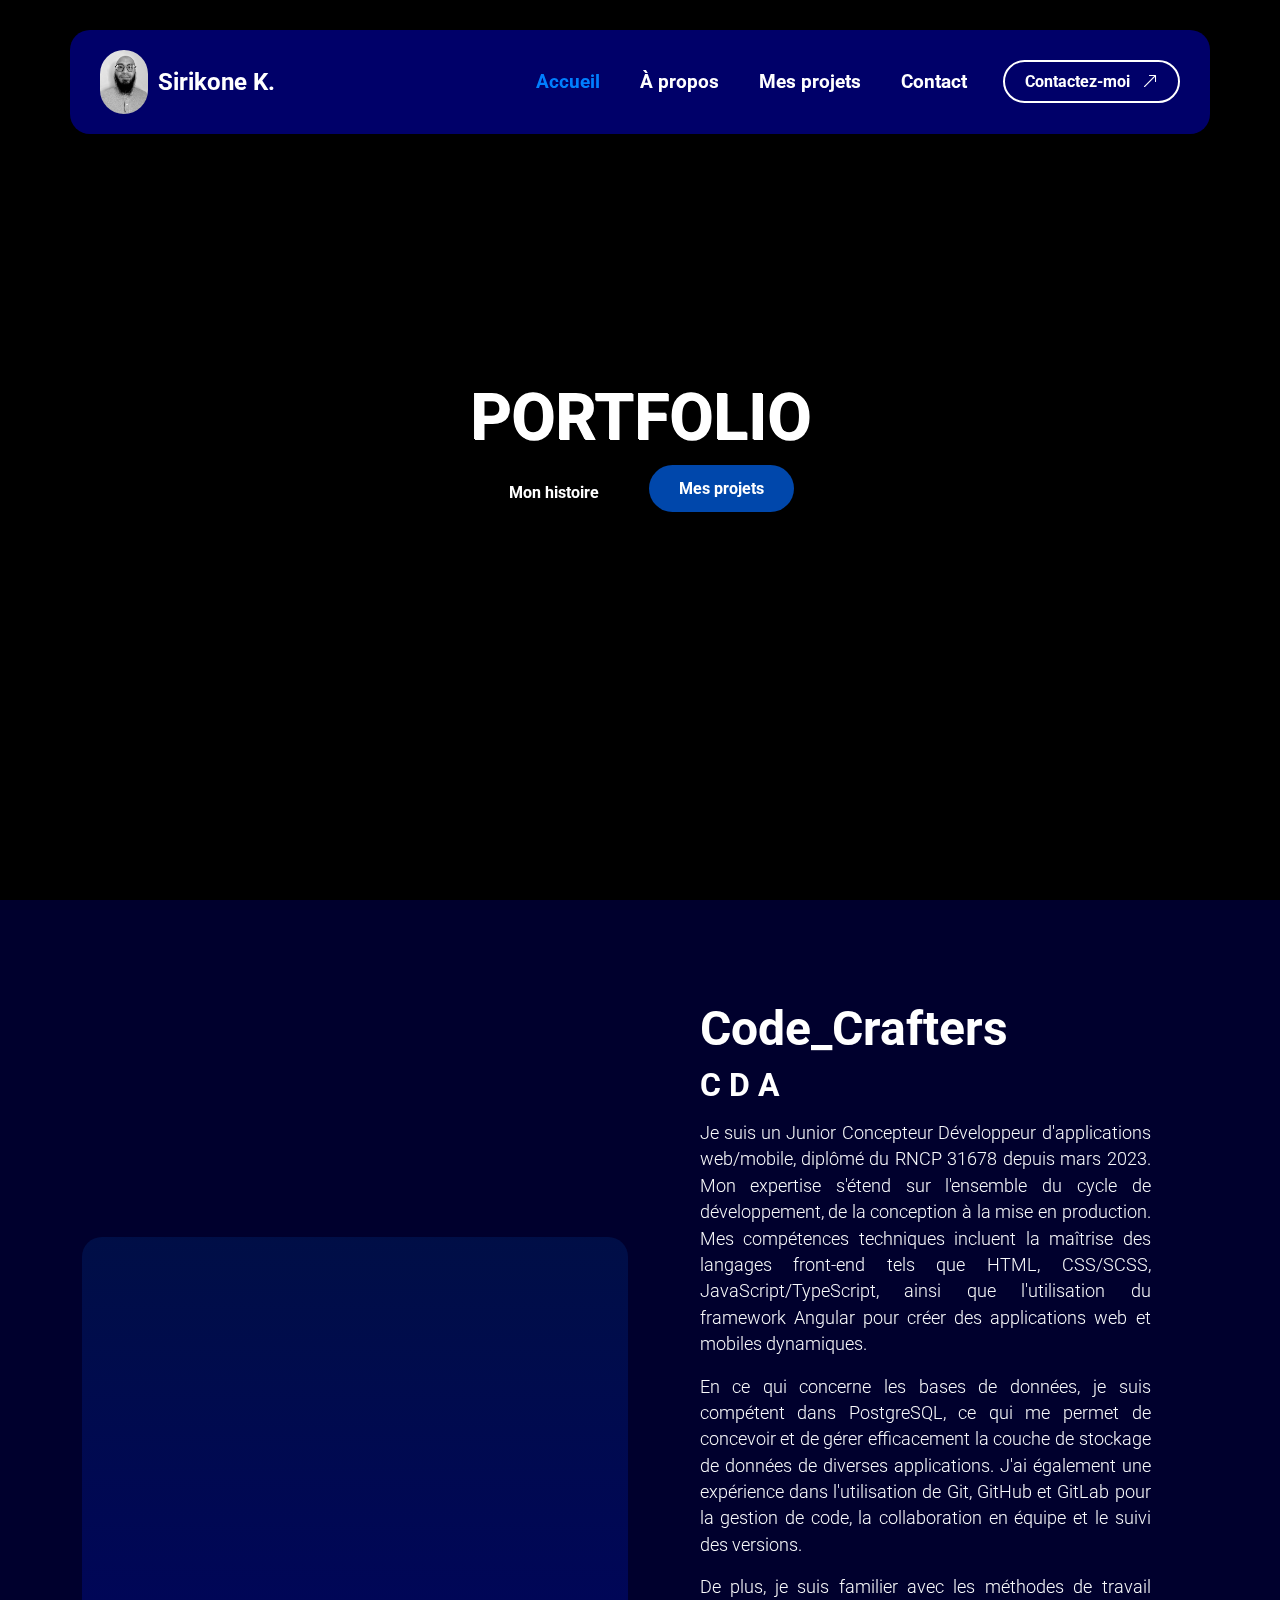
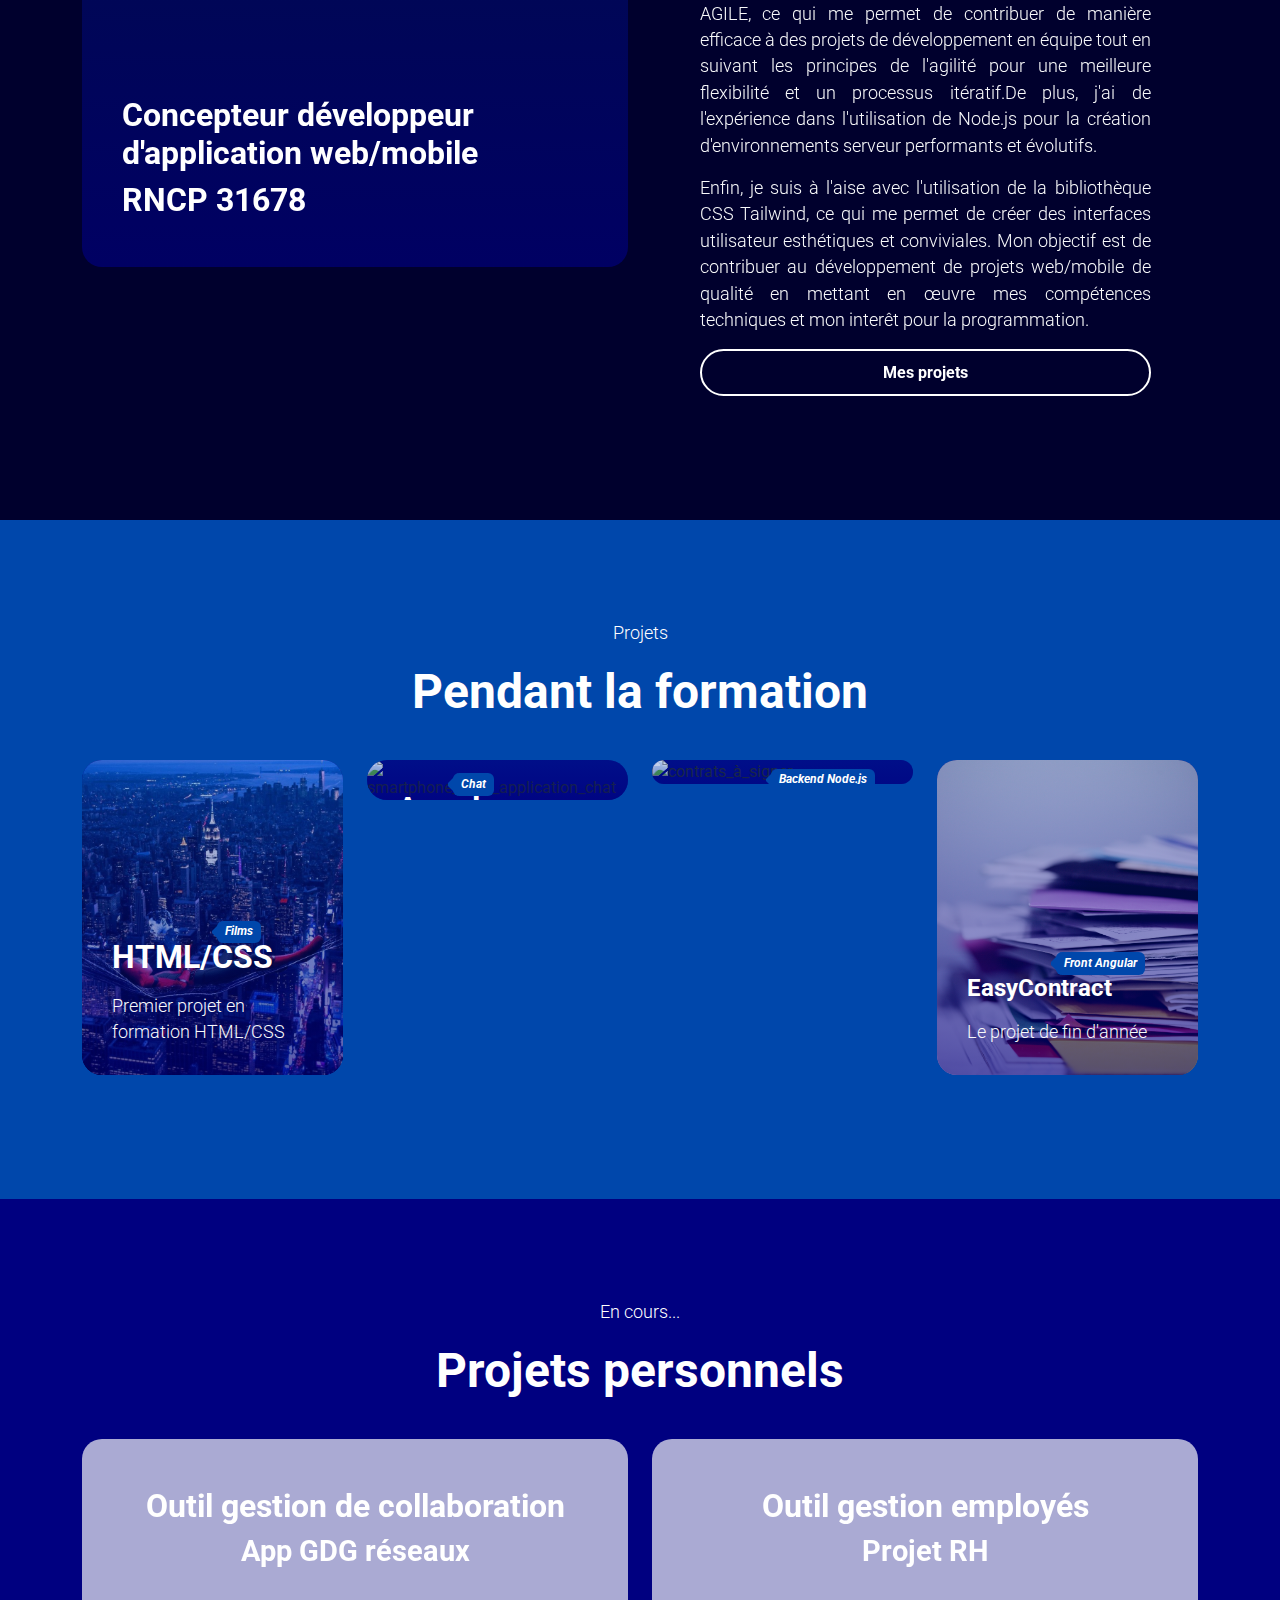
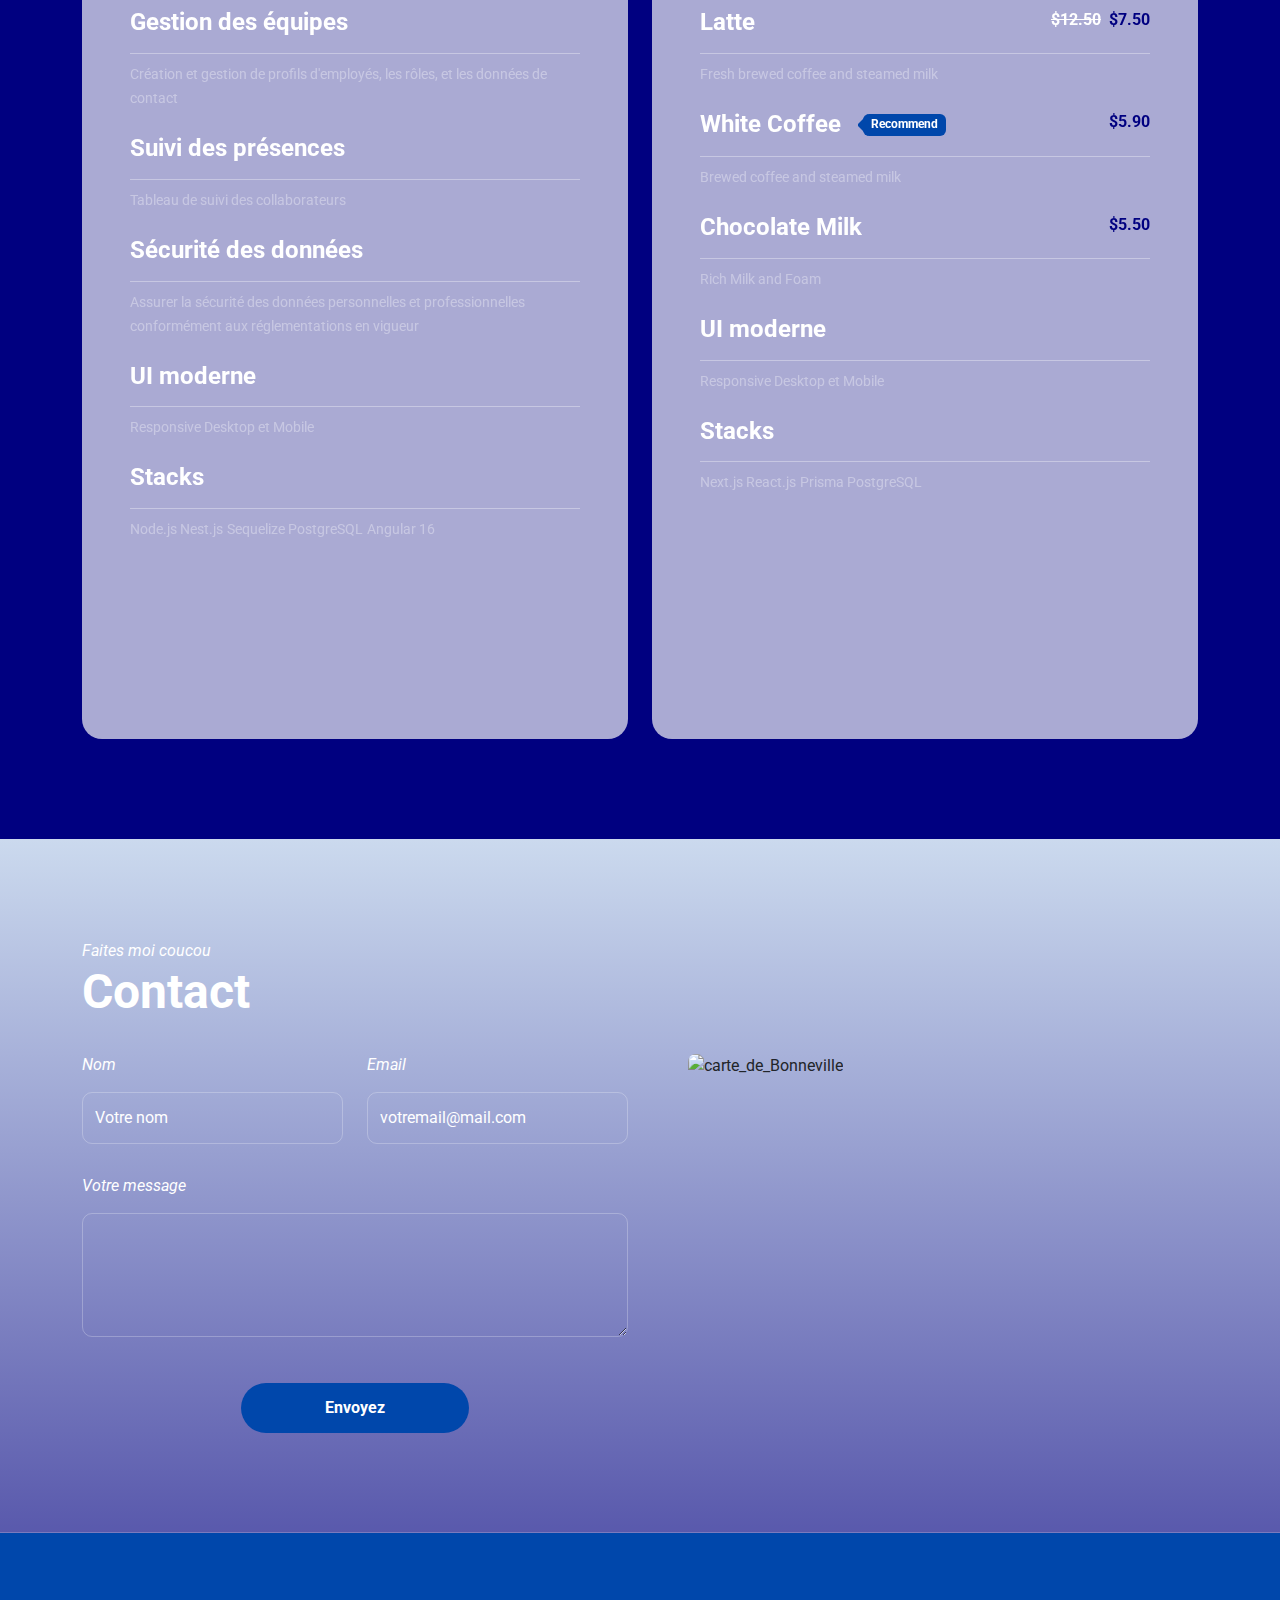
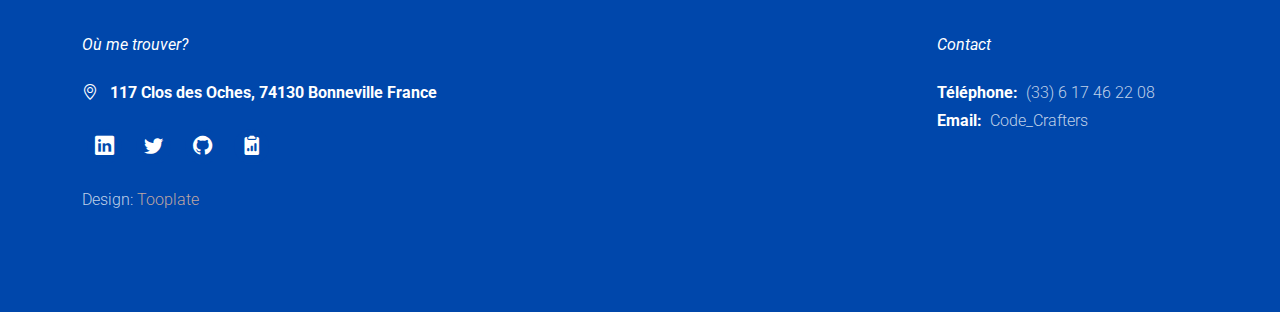
==== index.html @ 15659feb "customisation contact et menu/projet" ====
<!doctype html>
<html lang="fr">
    <head>
        <meta charset="utf-8">
        <meta name="viewport" content="width=device-width, initial-scale=1">

        <meta name="description" content="Je suis concepteur développeur d'applications. Mes principales stacks : HTML CSS JAVASCRIPT, avec framework Angular et Backend Node.js Express.js Nest.js REST API, BDD PostgreSQL">
        <meta name="author" content="Keohavong Sirikone">
  <link rel="icon" href="favicon.png" type="image/png" />
        <title>Concepteur Développeur d'Applications WEB/MOBILE</title>

        <!-- CSS FILES -->                
        <link rel="preconnect" href="https://fonts.googleapis.com">
        
        <link rel="preconnect" href="https://fonts.gstatic.com" crossorigin>

<link href="https://fonts.googleapis.com/css2?family=Roboto:ital,wght@0,200;0,400;0,600;0,700;1,200;1,700&display=swap" rel="stylesheet">
            
        <link href="css/bootstrap.min.css" rel="stylesheet">

        <link href="css/bootstrap-icons.css" rel="stylesheet">

        <link href="css/vegas.min.css" rel="stylesheet">

        <link href="css/tooplate-barista.css" rel="stylesheet">


             <!-- JAVASCRIPT FILES -->
        <script src="js/jquery.min.js" defer></script>
        <script src="js/bootstrap.min.js" defer></script>
        <script src="js/jquery.sticky.js" defer></script>
        <script src="js/click-scroll.js" defer></script>
        <script src="js/vegas.min.js" defer></script>
        <script src="js/custom.js" defer></script>
        
<!--

Tooplate 2137 Barista Cafe

https://www.tooplate.com/view/2137-barista-cafe

Bootstrap 5 HTML CSS Template

-->
    </head>
    
    <body>
                
            <main>
                <nav class="navbar navbar-expand-lg">                
                    <div class="container">
                        <a class="navbar-brand d-flex align-items-center" href="index.html">
                            <img src="images/sulayman.jpg" class="navbar-brand-image img-fluid rounded-5" alt="logo-luffy">
                           Sirikone K.
                        </a>
        
                        <button class="navbar-toggler" type="button" data-bs-toggle="collapse" data-bs-target="#navbarNav" aria-controls="navbarNav" aria-expanded="false" aria-label="Toggle navigation">
                            <span class="navbar-toggler-icon"></span>
                        </button>
        
                        <div class="collapse navbar-collapse" id="navbarNav">
                            <ul class="navbar-nav ms-lg-auto">
                                <li class="nav-item">
                                    <a class="nav-link click-scroll" href="#section_1">Accueil</a>
                                </li>
        
                                <li class="nav-item">
                                    <a class="nav-link click-scroll" href="#section_2">À propos</a>
                                </li>

                                <li class="nav-item">
                                    <a class="nav-link click-scroll" href="#section_3">Mes projets</a>
                                </li>

                                <!-- <li class="nav-item">
                                    <a class="nav-link click-scroll" href="#section_4">Reviews</a>
                                </li> -->

                                <li class="nav-item">
                                    <a class="nav-link click-scroll" href="#section_5">Contact</a>
                                </li>
                            </ul>

                            <div class="ms-lg-3">
                                <a class="btn custom-btn custom-border-btn" href="contact.html">
                                    Contactez-moi
                                    <i class="bi-arrow-up-right ms-2"></i>
                                </a>
                            </div>
                        </div>
                    </div>
                </nav>


                <section class="hero-section d-flex justify-content-center align-items-center" id="section_1">

                    <div class="container">
                        <div class="row align-items-center">

                            <div class="col-lg-6 col-12 mx-auto">

                                

                                <h1 class="titre-portfolio">
portfolio                                </h1>

                                <a class="btn custom-btn custom-border-btn smoothscroll me-3" href="#section_2">
                                    Mon histoire
                                </a>

                                <a class="btn custom-btn smoothscroll me-2 mb-2" href="#section_3"><strong>Mes projets</strong></a>
                            </div>

                        </div>
                    </div>

                    <div class="hero-slides"></div>
                </section>


                <section class="about-section section-padding" id="section_2">
                    <div class="section-overlay"></div>
                    <div class="container">
                        <div class="row align-items-center">

                            <div class="col-lg-6 col-12">
                                <div class="ratio ratio-1x1">
                                    <video autoplay="autoplay" loop="" muted="muted" class="custom-video" poster="homme Développeur WEB">
                                        <source src="videos/demo_progr.mp4" type="video/mp4" alt="homme Développeur WEB">

                                        Your browser does not support the video tag.
                                    </video>

                                    <div class="about-video-info d-flex flex-column">
                                        <h4 class="mt-auto">Concepteur développeur d'application web/mobile</h4>

                                        <h4>RNCP 31678</h4>
                                    </div>
                                </div>
                            </div>

                            <div class="col-lg-5 col-12 mt-4 mt-lg-0 mx-auto">
                                <h2 class="text-white">Code_Crafters</h2>

                                <h4 class="text-white mb-3">C D A</h4>

                                <p class="bio">Je suis un Junior Concepteur Développeur d'applications web/mobile, diplômé du RNCP 31678 depuis mars 2023. Mon expertise s'étend sur l'ensemble du cycle de développement, de la conception à la mise en production. Mes compétences techniques incluent la maîtrise des langages front-end tels que HTML, CSS/SCSS, JavaScript/TypeScript, ainsi que l'utilisation du framework Angular pour créer des applications web et mobiles dynamiques.</p>

                                <p class="bio">

                                    En ce qui concerne les bases de données, je suis compétent dans PostgreSQL, ce qui me permet de concevoir et de gérer efficacement la couche de stockage de données de diverses applications. J'ai également une expérience dans l'utilisation de Git, GitHub et GitLab pour la gestion de code, la collaboration en équipe et le suivi des versions.
                                </p>
   <p class="bio">

       De plus, je suis familier avec les méthodes de travail AGILE, ce qui me permet de contribuer de manière efficace à des projets de développement en équipe tout en suivant les principes de l'agilité pour une meilleure flexibilité et un processus itératif.De plus, j'ai de l'expérience dans l'utilisation de Node.js pour la création d'environnements serveur performants et évolutifs.
                                </p>
   <p class="bio">

       Enfin, je suis à l'aise avec l'utilisation de la bibliothèque CSS Tailwind, ce qui me permet de créer des interfaces utilisateur esthétiques et conviviales. Mon objectif est de contribuer au développement de projets web/mobile de qualité en mettant en œuvre mes compétences techniques et mon interêt pour la programmation.
                                </p>




                                <a href="#section_3" class="smoothscroll btn custom-btn custom-border-btn mt-3 mb-4 d-flex justify-content-center align-items-center">Mes projets</a>
                            </div>

                        </div>
                    </div>
                </section>


                <section class="barista-section section-padding section-bg" id="section_3">
                    <div class="container">
                        <div class="row justify-content-center">

                            <div class="col-lg-12 col-12 text-center mb-4 pb-lg-2">
                                <p class="text-white">Projets</p>

                                <h2 class="text-white">Pendant la formation</h2>
                            </div>

                            <div class="col-lg-3 col-md-6 col-12 mb-4">
                                <div class="team-block-wrap">
                                    <div class="team-block-info d-flex flex-column">
                                        <div class="d-flex mt-auto mb-3">
                                            <h4 class="text-white mb-0">HTML/CSS</h4>

                                            <p class="badge ms-4"><em>Films</em></p>
                                        </div>
<a href="https://sulayman74.github.io/Projet1Cin-Digi/index.html">

    <p class="projets mb-0">Premier projet en formation HTML/CSS</p>
</a>
                                    </div>

                                    <div class="team-block-image-wrap">
                                        <img src="images/spidey.jpg" class="team-block-image img-fluid" alt="poster_film_spider-man">
                                    </div>
                                </div>
                            </div>

                            <div class="col-lg-3 col-md-6 col-12 mb-4">
                                <div class="team-block-wrap">
                                    <div class="team-block-info d-flex flex-column">
                                        <div class="d-flex mt-auto mb-3">
                                            <h4 class="text-white mb-0">Angular</h4>

                                            <p class="badge ms-4"><em>Chat</em></p>
                                        </div>

                                       <a href="https://github.com/Sulayman74/Digilab">

                                           <p class="projets mb-0">Premier pas avec Angular</p>
                                       </a>
                                    </div>

                                    <div class="team-block-image-wrap">


                                            <img src="images/chat.jpg" class="team-block-image img-fluid" alt="smartphone_avec_application_chat">
                                    
                                    </div>
                                </div>
                            </div>

                            <div class="col-lg-3 col-md-6 col-12 mb-4">
                                <div class="team-block-wrap">
                                    <div class="team-block-info d-flex flex-column">
                                        <div class="d-flex mt-auto mb-3">
                                            <h6 class="text-white mb-0">EasyContract</h6>

                                            <p class="badge ms-4"><em>Backend Node.js</em></p>
                                        </div>
<a   href="https://github.com/Sulayman74/EasyContract" >

    <p class="projets mb-0">Le projet de fin d'année</p>
</a>
                                    </div>

                                    <div class="team-block-image-wrap">
                                        <img src="images/easyc.jpg" class="team-block-image img-fluid" alt="contrats_à_signer">
                                    </div>
                                </div>
                            </div>

                            <div class="col-lg-3 col-md-6 col-12">
                                <div class="team-block-wrap">
                                    <div class="team-block-info d-flex flex-column">
                                        <div class="d-flex mt-auto mb-3">
                                            <h6 class="text-white mb-0">EasyContract</h6>

                                            <p class="badge ms-4"><em>Front Angular</em></p>
                                        </div>

                                        <a  href="https://github.com/Sulayman74/Client-easyContract">

                                            <p class="projets mb-0">Le projet de fin d'année</p>
                                        </a>
                                    </div>

                                    <div class="team-block-image-wrap">
                                        <img src="images/folders.jpg" class="team-block-image img-fluid" alt="dossiers_empilés">
                                    </div>
                                </div>
                            </div>

                        </div>
                    </div>
                </section>


                <section class="menu-section section-padding" >
                    <div class="container">
                    <div class="col-lg-12 col-12 text-center mb-4 pb-lg-2">
                                <p class="text-white">En cours...</p>

                                <h2 class="text-white">Projets personnels</h2>
                            </div>
                        <div class="row">

                            <div class="col-lg-6 col-12 mb-4 mb-lg-0">
                                <div class="menu-block-wrap">
                                    <div class="text-center mb-4 pb-lg-2">
                                        <h4 class="text-white">Outil gestion de collaboration</h4>
                                        <h5 class="text-white">App GDG réseaux</h5>
                                    </div>

                                    <div class="menu-block">
                                        <div class="d-flex">
                                            <h6>Gestion des équipes</h6>
                                        
                                            <span class="underline"></span>

                                        </div>

                                        <div class="border-top mt-2 pt-2">
                                            <small>Création et gestion de profils d'employés, les rôles, et les données de contact</small>
                                        </div>
                                    </div>

                                    <div class="menu-block my-4">
                                        <div class="d-flex">
                                            <h6>
                                               Suivi des présences
                                            </h6>
                                        
                                            <span class="underline"></span>

                                        </div>

                                        <div class="border-top mt-2 pt-2">
                                            <small>Tableau de suivi des collaborateurs</small>
                                        </div>
                                    </div>

                                    <div class="menu-block">
                                        <div class="d-flex">
                                            <h6>
                                                Sécurité des données
                                            </h6>
                                        
                                            <span class="underline"></span>

                                        </div>

                                        <div class="border-top mt-2 pt-2">
                                            <small>Assurer la sécurité des données personnelles et professionnelles conformément aux réglementations en vigueur</small>
                                        </div>
                                    </div>

                                    <div class="menu-block my-4">
                                        <div class="d-flex">
                                            <h6>UI moderne</h6>
                                        
                                            <span class="underline"></span>


                                        </div>

                                        <div class="border-top mt-2 pt-2">
                                            <small>Responsive Desktop et Mobile</small>
                                        </div>
                                    </div>

                                    <div class="menu-block">
                                        <div class="d-flex">
                                            <h6>Stacks</h6>
                                        
                                            <span class="underline"></span>

                                        </div>

                                        <div class="border-top mt-2 pt-2">
                                            <small>Node.js Nest.js</small>
                                            <small>Sequelize PostgreSQL</small>
                                            <small>Angular 16</small>
                                        </div>
                                    </div>
                                </div>
                            </div>

                            <div class="col-lg-6 col-12">
                                <div class="menu-block-wrap">
                                    <div class="text-center mb-4 pb-lg-2">
                                        <h4 class="text-white">Outil gestion employés</h4>
                                        <h5 class="text-white">Projet RH</h5>
                                    </div>

                                    <div class="menu-block">
                                        <div class="d-flex">
                                            <h6>Latte</h6>
                                        
                                            <span class="underline"></span>

                                            <strong class="text-white ms-auto"><del>$12.50</del></strong>

                                            <strong class="ms-2">$7.50</strong>
                                        </div>

                                        <div class="border-top mt-2 pt-2">
                                            <small>Fresh brewed coffee and steamed milk</small>
                                        </div>
                                    </div>

                                    <div class="menu-block my-4">
                                        <div class="d-flex">
                                            <h6>
                                                White Coffee
                                                <span class="badge ms-3">Recommend</span>
                                            </h6>
                                        
                                            <span class="underline"></span>

                                            <strong class="ms-auto">$5.90</strong>
                                        </div>

                                        <div class="border-top mt-2 pt-2">
                                            <small>Brewed coffee and steamed milk</small>
                                        </div>
                                    </div>

                                    <div class="menu-block">
                                        <div class="d-flex">
                                            <h6>Chocolate Milk</h6>
                                        
                                            <span class="underline"></span>

                                            <strong class="ms-auto">$5.50</strong>
                                        </div>

                                        <div class="border-top mt-2 pt-2">
                                            <small>Rich Milk and Foam</small>
                                        </div>
                                    </div>

                                    <div class="menu-block my-4">
                                        <div class="d-flex">
                                            <h6>UI moderne</h6>
                                        
                                            <span class="underline"></span>


                                        </div>

                                        <div class="border-top mt-2 pt-2">
                                            <small>Responsive Desktop et Mobile</small>
                                        </div>
                                    </div>

                                    <div class="menu-block">
                                        <div class="d-flex">
                                           <h6>Stacks</h6>
                                        
                                            <span class="underline"></span>

                                        </div>
                                        <div class="border-top mt-2 pt-2">
                                         <small>Next.js React.js</small>
                                            <small>Prisma PostgreSQL</small>
                                        </div>
                                    </div>
                                </div>
                            </div>

                        </div>
                    </div>
                </section>


                <!-- <section class="reviews-section section-padding section-bg" id="section_4">
                    <div class="container">
                        <div class="row justify-content-center">

                            <div class="col-lg-12 col-12 text-center mb-4 pb-lg-2">
                                <em class="text-white">Reviews by Customers</em>

                                <h2 class="text-white">Testimonials</h2>
                            </div>

                            <div class="timeline">
                                <div class="timeline-container timeline-container-left">
                                    <div class="timeline-content">
                                        <div class="reviews-block">
                                            <div class="reviews-block-image-wrap d-flex align-items-center">
                                                <img src="images/reviews/young-woman-with-round-glasses-yellow-sweater.jpg" class="reviews-block-image img-fluid" alt="">

                                                <div class="review-title">
                                                    <h6 class="text-dark mb-0">Sandra</h6>
                                                    <em class="text-dark"> Customers</em>
                                                </div>
                                            </div>

                                            <div class="reviews-block-info">
                                                <p>Lorem ipsum dolor sit amet, consectetur adipisicing elit, sed do eiusmod tempor incididunt ut labore et dolore magna aliqua.</p>

                                                <div class="d-flex border-top pt-3 mt-4">
                                                    <strong class="text-white">4.5 <small class="ms-2">Rating</small></strong>

                                                    <div class="reviews-group ms-auto">
                                                        <i class="bi-star-fill"></i>
                                                        <i class="bi-star-fill"></i>
                                                        <i class="bi-star-fill"></i>
                                                        <i class="bi-star-fill"></i>
                                                        <i class="bi-star"></i>
                                                    </div>
                                                </div>
                                            </div>
                                        </div>
                                    </div>
                                </div>

                                <div class="timeline-container timeline-container-right">
                                    <div class="timeline-content">
                                        <div class="reviews-block">
                                            <div class="reviews-block-image-wrap d-flex align-items-center">
                                                <img src="images/reviews/senior-man-white-sweater-eyeglasses.jpg" class="reviews-block-image img-fluid" alt="">

                                                <div class="review-title">
                                                    <h6 class="text-dark mb-0">Don</h6>
                                                    <em class="text-dark"> Customers</em>
                                                </div>
                                            </div>

                                            <div class="reviews-block-info">
                                                <p>Lorem ipsum dolor sit amet, consectetur adipisicing elit, sed do eiusmod tempor incididunt ut labore et dolore magna aliqua.</p>

                                                <div class="d-flex border-top pt-3 mt-4">
                                                    <strong class="text-white">4.5 <small class="ms-2">Rating</small></strong>

                                                    <div class="reviews-group ms-auto">
                                                        <i class="bi-star-fill"></i>
                                                        <i class="bi-star-fill"></i>
                                                        <i class="bi-star-fill"></i>
                                                        <i class="bi-star-fill"></i>
                                                        <i class="bi-star"></i>
                                                    </div>
                                                </div>
                                            </div>
                                        </div>
                                    </div>
                                </div>

                                <div class="timeline-container timeline-container-left">
                                    <div class="timeline-content">
                                        <div class="reviews-block">
                                            <div class="reviews-block-image-wrap d-flex align-items-center">
                                                <img src="images/reviews/young-beautiful-woman-pink-warm-sweater-natural-look-smiling-portrait-isolated-long-hair.jpg" class="reviews-block-image img-fluid" alt="">

                                                <div class="review-title">
                                                    <h6 class="text-dark mb-0">Olivia</h6>
                                                    <em class="text-dark"> Customers</em>
                                                </div>
                                            </div>

                                            <div class="reviews-block-info">
                                                <p>Lorem ipsum dolor sit amet, consectetur adipisicing elit, sed do eiusmod tempor incididunt ut labore et dolore magna aliqua.</p>

                                                <div class="d-flex border-top pt-3 mt-4">
                                                    <strong class="text-white">4.5 <small class="ms-2">Rating</small></strong>

                                                    <div class="reviews-group ms-auto">
                                                        <i class="bi-star-fill"></i>
                                                        <i class="bi-star-fill"></i>
                                                        <i class="bi-star-fill"></i>
                                                        <i class="bi-star-fill"></i>
                                                        <i class="bi-star"></i>
                                                    </div>
                                                </div>
                                            </div>
                                        </div>
                                    </div>
                                </div>
                            </div>

                        </div>
                    </div>
                </section> -->


                <section class="contact-section section-padding" id="section_4">
                    <div class="container">
                        <div class="row">   

                            <div class="col-lg-12 col-12">
                                <em class="text-white">Faites moi coucou</em>
                                <h2 class="text-white mb-4 pb-lg-2">Contact</h2>
                            </div>

                            <div class="col-lg-6 col-12">
                                <form action="#" method="post" class="custom-form contact-form" role="form">

                                <div class="row">
                                    
                                    <div class="col-lg-6 col-12">
                                        <label for="name" class="form-label">Nom</label>

                                        <input type="text" name="name" id="name" class="form-control" placeholder="Votre nom" required>
                                    </div>

                                    <div class="col-lg-6 col-12">
                                        <label for="email" class="form-label">Email</label>

                                        <input type="email" name="email" id="email" pattern="[^ @]*@[^ @]*" class="form-control" placeholder="votremail@mail.com" required>
                                    </div>

                                    <div class="col-12">
                                        <label for="message" class="form-label">Votre message</label>

                                        <textarea name="message" rows="4" class="form-control" id="message"></textarea>
                                        
                                    </div>
                                </div>

                                <div class="col-lg-5 col-12 mx-auto mt-3">
                                    <button type="submit" class="form-control">Envoyez</button>
                                </div>
                            </form>
                            </div>

                            <div class="col-lg-6 col-12 mx-auto mt-5 mt-lg-0 ps-lg-5">


                            <img class="rounded-3 col-lg-12 col-12" src="https://maps.googleapis.com/maps/api/staticmap?center=46.078025, 6.409053&zoom=15&size=600x400&scale=1&maptype=hybrid&style=feature:poi|visibility:off&key=AIzaSyBkdVfC6hmnzEiWwtFTkqnoep_zGEGOwrw"alt="carte_de_Bonneville">


                                <!-- <iframe class="google-map" src="https://www.google.com/maps/embed?pb=!1m18!1m12!1m3!1d5039.668141741662!2d72.81814769288509!3d19.043340656729775!2m3!1f0!2f0!3f0!3m2!1i1024!2i768!4f13.1!3m3!1m2!1s0x3be7c994f34a7355%3A0x2680d63a6f7e33c2!2sLover%20Point!5e1!3m2!1sen!2sth!4v1692722771770!5m2!1sen!2sth" width="100%" height="300" style="border:0;" allowfullscreen="" loading="lazy" referrerpolicy="no-referrer-when-downgrade"></iframe>   -->
                            </div>

                        </div>
                    </div>
                </section>


                <footer class="site-footer">
                    <div class="container">
                        <div class="row">

                            <div class="col-lg-4 col-12 me-auto">
                                <em class="text-white d-block mb-4">Où me trouver?</em>

                                <strong class="text-white">
                                    <i class="bi-geo-alt me-2"></i>
                                    117 Clos des Oches, 74130 Bonneville France
                                </strong>

                                <ul class="social-icon mt-4">
                                    <li class="social-icon-item">
                                        <a href="https://www.linkedin.com/in/sirikone-keohavong/" class="social-icon-link bi-linkedin">
                                        </a>
                                    </li>
        
                                    <li class="social-icon-item">
                                        <a href="https://twitter.com/SirikoneK" target="_new" class="social-icon-link bi-twitter">
                                        </a>
                                    </li>

                                    <li class="social-icon-item">
                                        <a href="https://github.com/Sulayman74" class="social-icon-link bi-github">
                                        </a>
                                    </li>
                                    <li class="social-icon-item">
                                        <a href="https://sirikonekeohavong.netlify.app/" class="social-icon-link bi bi-clipboard2-data-fill">
                                        </a>
                                    </li>
                                </ul>
                            </div>

                            <div class="col-lg-3 col-12 mt-4 mb-3 mt-lg-0 mb-lg-0">
                                <em class="text-white d-block mb-4">Contact</em>

                                <p class="d-flex mb-1">
                                    <strong class="me-2">Téléphone:</strong>
                                    <a href="tel:+33617462208" class="site-footer-link">
                                        (33) 
                                        6 17 46 22 08
                                    </a>
                                </p>

                                <p class="d-flex">
                                    <strong class="me-2">Email:</strong>

                                    <a href="mailto:keohavong.sirikone@gmail.com" class="site-footer-link">
                                        Code_Crafters
                                    </a>
                                </p>
                            </div>


                            <!-- <div class="col-lg-5 col-12">
                                <em class="text-white d-block mb-4">Opening Hours.</em>

                                <ul class="opening-hours-list">
                                    <li class="d-flex">
                                        Monday - Friday
                                        <span class="underline"></span>

                                        <strong>9:00 - 18:00</strong>
                                    </li>

                                    <li class="d-flex">
                                        Saturday
                                        <span class="underline"></span>

                                        <strong>11:00 - 16:30</strong>
                                    </li>

                                    <li class="d-flex">
                                        Sunday
                                        <span class="underline"></span>

                                        <strong>Closed</strong>
                                    </li>
                                </ul>
                            </div> -->

                            <div class="col-lg-8 col-12 mt-4">
                                <p class="copyright-text mb-0">
                                    Design: <a rel="sponsored" href="https://www.tooplate.com" target="_blank">Tooplate</a></p>
                            </div>
                    </div>
                </footer>
            </main>

   

    </body>
</html>
---- css/vegas.min.css ----
.vegas-content-scrollable,.vegas-overlay,.vegas-slide,.vegas-slide-inner,.vegas-timer{position:absolute;top:0;left:0;bottom:0;right:0;overflow:hidden;border:none;padding:0;margin:0}.vegas-content-scrollable{position:relative;height:100%;overflow:auto}.vegas-overlay{opacity:.5;background:url(./overlays/02.png) center center}.vegas-timer{top:auto;bottom:0;height:2px}.vegas-timer-progress{width:0%;height:100%;background:#fff;transition:width ease-out}.vegas-timer-running .vegas-timer-progress{width:100%}.vegas-slide,.vegas-slide-inner{margin:0;padding:0;background:center center no-repeat;transform:translateZ(0);will-change:transform,opacity}body .vegas-container{overflow:hidden!important;position:relative}.vegas-video{min-width:100%;min-height:100%;width:auto;height:auto}body.vegas-container{overflow:auto;position:static;z-index:-2}body.vegas-container>.vegas-overlay,body.vegas-container>.vegas-slide,body.vegas-container>.vegas-timer{position:fixed;z-index:-1}.vegas-transition-blur,.vegas-transition-blur2{opacity:0;filter:blur(32px) brightness(1.01)}.vegas-transition-blur-in,.vegas-transition-blur2-in{opacity:1;filter:blur(0) brightness(1.01)}.vegas-transition-blur2-out{opacity:0}.vegas-transition-burn,.vegas-transition-burn2{opacity:0;filter:contrast(1000%) saturate(1000%)}.vegas-transition-burn-in,.vegas-transition-burn2-in{opacity:1;filter:contrast(100%) saturate(100%)}.vegas-transition-burn2-out{opacity:0;filter:contrast(1000%) saturate(1000%)}.vegas-transition-fade,.vegas-transition-fade2{opacity:0}.vegas-transition-fade-in,.vegas-transition-fade2-in{opacity:1}.vegas-transition-fade2-out{opacity:0}.vegas-transition-flash,.vegas-transition-flash2{opacity:0;filter:brightness(25)}.vegas-transition-flash-in,.vegas-transition-flash2-in{opacity:1;filter:brightness(1)}.vegas-transition-flash2-out{opacity:0;filter:brightness(25)}.vegas-transition-negative,.vegas-transition-negative2{opacity:0;filter:invert(100%)}.vegas-transition-negative-in,.vegas-transition-negative2-in{opacity:1;filter:invert(0)}.vegas-transition-negative2-out{opacity:0;filter:invert(100%)}.vegas-transition-slideDown,.vegas-transition-slideDown2{transform:translateY(-100%)}.vegas-transition-slideDown-in,.vegas-transition-slideDown2-in{transform:translateY(0)}.vegas-transition-slideDown2-out{transform:translateY(100%)}.vegas-transition-slideLeft,.vegas-transition-slideLeft2{transform:translateX(100%)}.vegas-transition-slideLeft-in,.vegas-transition-slideLeft2-in{transform:translateX(0)}.vegas-transition-slideLeft2-out,.vegas-transition-slideRight,.vegas-transition-slideRight2{transform:translateX(-100%)}.vegas-transition-slideRight-in,.vegas-transition-slideRight2-in{transform:translateX(0)}.vegas-transition-slideRight2-out{transform:translateX(100%)}.vegas-transition-slideUp,.vegas-transition-slideUp2{transform:translateY(100%)}.vegas-transition-slideUp-in,.vegas-transition-slideUp2-in{transform:translateY(0)}.vegas-transition-slideUp2-out{transform:translateY(-100%)}.vegas-transition-swirlLeft,.vegas-transition-swirlLeft2{transform:scale(2) rotate(35deg);opacity:0}.vegas-transition-swirlLeft-in,.vegas-transition-swirlLeft2-in{transform:scale(1) rotate(0);opacity:1}.vegas-transition-swirlLeft2-out,.vegas-transition-swirlRight,.vegas-transition-swirlRight2{transform:scale(2) rotate(-35deg);opacity:0}.vegas-transition-swirlRight-in,.vegas-transition-swirlRight2-in{transform:scale(1) rotate(0);opacity:1}.vegas-transition-swirlRight2-out{transform:scale(2) rotate(35deg);opacity:0}.vegas-transition-zoomIn,.vegas-transition-zoomIn2{transform:scale(0);opacity:0}.vegas-transition-zoomIn-in,.vegas-transition-zoomIn2-in{transform:scale(1);opacity:1}.vegas-transition-zoomIn2-out,.vegas-transition-zoomOut,.vegas-transition-zoomOut2{transform:scale(2);opacity:0}.vegas-transition-zoomOut-in,.vegas-transition-zoomOut2-in{transform:scale(1);opacity:1}.vegas-transition-zoomOut2-out{transform:scale(0);opacity:0}.vegas-animation-kenburns{-webkit-animation:kenburns ease-out;animation:kenburns ease-out}@-webkit-keyframes kenburns{0%{transform:scale(1.5)}100%{transform:scale(1)}}@keyframes kenburns{0%{transform:scale(1.5)}100%{transform:scale(1)}}.vegas-animation-kenburnsDownLeft{-webkit-animation:kenburnsDownLeft ease-out;animation:kenburnsDownLeft ease-out}@-webkit-keyframes kenburnsDownLeft{0%{transform:scale(1.5) translate(10%,-10%)}100%{transform:scale(1) translate(0,0)}}@keyframes kenburnsDownLeft{0%{transform:scale(1.5) translate(10%,-10%)}100%{transform:scale(1) translate(0,0)}}.vegas-animation-kenburnsDownRight{-webkit-animation:kenburnsDownRight ease-out;animation:kenburnsDownRight ease-out}@-webkit-keyframes kenburnsDownRight{0%{transform:scale(1.5) translate(-10%,-10%)}100%{transform:scale(1) translate(0,0)}}@keyframes kenburnsDownRight{0%{transform:scale(1.5) translate(-10%,-10%)}100%{transform:scale(1) translate(0,0)}}.vegas-animation-kenburnsDown{-webkit-animation:kenburnsDown ease-out;animation:kenburnsDown ease-out}@-webkit-keyframes kenburnsDown{0%{transform:scale(1.5) translate(0,-10%)}100%{transform:scale(1) translate(0,0)}}@keyframes kenburnsDown{0%{transform:scale(1.5) translate(0,-10%)}100%{transform:scale(1) translate(0,0)}}.vegas-animation-kenburnsLeft{-webkit-animation:kenburnsLeft ease-out;animation:kenburnsLeft ease-out}@-webkit-keyframes kenburnsLeft{0%{transform:scale(1.5) translate(10%,0)}100%{transform:scale(1) translate(0,0)}}@keyframes kenburnsLeft{0%{transform:scale(1.5) translate(10%,0)}100%{transform:scale(1) translate(0,0)}}.vegas-animation-kenburnsRight{-webkit-animation:kenburnsRight ease-out;animation:kenburnsRight ease-out}@-webkit-keyframes kenburnsRight{0%{transform:scale(1.5) translate(-10%,0)}100%{transform:scale(1) translate(0,0)}}@keyframes kenburnsRight{0%{transform:scale(1.5) translate(-10%,0)}100%{transform:scale(1) translate(0,0)}}.vegas-animation-kenburnsUpLeft{-webkit-animation:kenburnsUpLeft ease-out;animation:kenburnsUpLeft ease-out}@-webkit-keyframes kenburnsUpLeft{0%{transform:scale(1.5) translate(10%,10%)}100%{transform:scale(1) translate(0,0)}}@keyframes kenburnsUpLeft{0%{transform:scale(1.5) translate(10%,10%)}100%{transform:scale(1) translate(0,0)}}.vegas-animation-kenburnsUpRight{-webkit-animation:kenburnsUpRight ease-out;animation:kenburnsUpRight ease-out}@-webkit-keyframes kenburnsUpRight{0%{transform:scale(1.5) translate(-10%,10%)}100%{transform:scale(1) translate(0,0)}}@keyframes kenburnsUpRight{0%{transform:scale(1.5) translate(-10%,10%)}100%{transform:scale(1) translate(0,0)}}.vegas-animation-kenburnsUp{-webkit-animation:kenburnsUp ease-out;animation:kenburnsUp ease-out}@-webkit-keyframes kenburnsUp{0%{transform:scale(1.5) translate(0,10%)}100%{transform:scale(1) translate(0,0)}}@keyframes kenburnsUp{0%{transform:scale(1.5) translate(0,10%)}100%{transform:scale(1) translate(0,0)}}
/*# sourceMappingURL=vegas.min.css.map */
---- css/tooplate-barista.css ----
/*

Tooplate 2137 Barista

https://www.tooplate.com/view/2137-barista-cafe

*/

/*---------------------------------------
  CUSTOM PROPERTIES ( VARIABLES )             
-----------------------------------------*/
:root {
  --white-color: #ffffff;
  /* --primary-color: #bc6c25; */
  --primary-color: #0047ab;
  --secondary-color: #000080;
  /* --secondary-color: rgb(190, 190, 241); */
  /* --section-bg-color: rgb(38, 38, 102); */
  --section-bg-color: #0047ab;
  --custom-btn-bg-color: #0047ab;
  /* --custom-btn-bg-hover-color: rgb(190, 190, 241); */
  --custom-btn-bg-hover-color: #007fff;
  --dark-color: #000000;
  --p-color: #f8f9fb;
  --border-color: #7fffd4;
  --link-hover-color: #007fff;

  --body-font-family: "Roboto", "Arial", sans-serif;

  --h1-font-size: 4rem;
  --h2-font-size: 3rem;
  --h3-font-size: 2.3rem;
  --h4-font-size: 2rem;
  --h5-font-size: 1.8rem;
  --h6-font-size: 1.5rem;
  --p-font-size: 1.1rem;
  --btn-font-size: 1rem;
  --form-btn-font-size: 1rem;
  --menu-font-size: 1.2rem;

  --border-radius-large: 100px;
  --border-radius-medium: 20px;
  --border-radius-small: 10px;

  --font-weight-thin: 200;
  --font-weight-light: 300;
  --font-weight-normal: 400;
  --font-weight-bold: 700;
}

body {
  background-color: var(--white-color);
  font-family: var(--body-font-family);
}

/*---------------------------------------
  TYPOGRAPHY               
-----------------------------------------*/

h2,
h3,
h4,
h5,
h6 {
  color: var(--dark-color);
}

h1,
h2,
h3,
h4,
h5,
h6 {
  font-weight: var(--font-weight-bold);
}

h1 {
  font-size: var(--h1-font-size);
}

h2 {
  font-size: var(--h2-font-size);
}

h3 {
  font-size: var(--h3-font-size);
}

h4 {
  font-size: var(--h4-font-size);
}

h5 {
  font-size: var(--h5-font-size);
}

h6 {
  font-size: var(--h6-font-size);
}

p {
  color: var(--p-color);
  font-size: var(--p-font-size);
  font-weight: var(--font-weight-light);
}

ul li {
  color: var(--p-color);
  font-size: var(--p-font-size);
  font-weight: var(--font-weight-light);
}

a,
button {
  touch-action: manipulation;
  transition: all 0.3s;
}

a {
  display: inline-block;
  color: var(--link-hover-color);
  text-decoration: none;
}

a:hover {
  color: var(--link-hover-color);
}

b,
strong {
  font-weight: var(--font-weight-bold);
}
.text-custom {
  color: var(--p-color);
  background-color: orange;
  border: 1px solid black;
}
/*---------------------------------------
  SECTION               
-----------------------------------------*/

.titre-portfolio {
  text-transform: uppercase;
  transition: all ease 0.3s;
  color: var(--primary-color);
  text-shadow: 1px 1px 0px white;
}
.titre-portfolio:hover {
  color: var(--secondary-color);
  text-shadow: 2px 2px 0px black;
}

.bio {
  font-size: var(--p-font-size);
  color: var(--p-color);
  text-align: justify;
  font-family: var(--body-font-family);
}

.section-padding {
  padding-top: 100px;
  padding-bottom: 100px;
}

.section-bg {
  background-color: var(--section-bg-color);
}

.section-overlay {
  background-color: var(--dark-color);
  position: absolute;
  z-index: 9;
  top: 0;
  left: 0;
  pointer-events: none;
  width: 100%;
  height: 100%;
  opacity: 0.65;
}

.section-overlay + .container {
  position: relative;
  z-index: 22;
}

.back-top-icon {
  font-size: var(--h2-font-size);
}

/*---------------------------------------
  TIMELINE               
-----------------------------------------*/
.timeline {
  position: relative;
  max-width: 1200px;
  margin: 0 auto;
}

.timeline::after {
  content: "";
  position: absolute;
  width: 5px;
  background-color: var(--white-color);
  top: 0;
  bottom: 0;
  left: 50%;
  margin-left: -3px;
}

.timeline-container {
  padding: 10px 40px;
  padding-top: 0;
  position: relative;
  background-color: inherit;
  width: 50%;
}

.timeline-container::after {
  content: "";
  position: absolute;
  width: 25px;
  height: 25px;
  right: -12px;
  background-color: var(--white-color);
  border: 5px solid #7c5c52;
  top: 15px;
  border-radius: 50%;
  z-index: 1;
}

.timeline-container-left {
  left: 0;
}

.timeline-container-right {
  left: 50%;
}

.timeline-container-left::before {
  content: " ";
  height: 0;
  position: absolute;
  top: 9px;
  width: 0;
  z-index: 1;
  right: 25px;
  border: medium solid white;
  border-width: 20px 0 20px 20px;
  border-color: transparent transparent transparent white;
}

.timeline-container-right::before {
  content: " ";
  height: 0;
  position: absolute;
  top: 9px;
  width: 0;
  z-index: 1;
  left: 25px;
  border: medium solid white;
  border-width: 20px 20px 20px 0;
  border-color: transparent white transparent transparent;
}

.timeline-container-right::after {
  left: -13px;
}

.timeline-content {
  padding: 5px;
  background-color: var(--white-color);
  position: relative;
  border-radius: var(--border-radius-medium);
}

@media screen and (max-width: 991px) {
  .timeline::after {
    left: 31px;
  }

  .timeline-container {
    width: 100%;
    padding-left: 70px;
    padding-right: 25px;
  }

  .timeline-container::before {
    left: 58px;
    border: medium solid white;
    border-width: 20px 20px 20px 0;
    border-color: transparent white transparent transparent;
  }

  .timeline-container-left::after,
  .timeline-container-right::after {
    left: 6px;
  }

  .timeline-container-right {
    left: 0%;
  }
}

/*---------------------------------------
  CUSTOM BUTTON               
-----------------------------------------*/
.custom-btn {
  background: var(--custom-btn-bg-color);
  border: 2px solid transparent;
  border-radius: var(--border-radius-large);
  color: var(--white-color);
  font-size: var(--btn-font-size);
  font-weight: var(--font-weight-bold);
  line-height: normal;
  transition: all 0.3s;
  padding: 12px 28px;
}

.custom-btn:hover {
  background: var(--custom-btn-bg-hover-color);
  color: var(--white-color);
}

.custom-border-btn {
  background: transparent;
  border: 2px solid var(--white-color);
  color: var(--white-color);
}

.custom-border-btn:hover {
  background: var(--white-color);
  color: var(--secondary-color);
}

.custom-btn-bg-white {
  border-color: var(--white-color);
  color: var(--white-color);
}

.custom-btn-italic {
  font-style: italic;
}

/*---------------------------------------
  NAVIGATION BAR & OFFCANVAS              
-----------------------------------------*/
.sticky-wrapper {
  position: absolute;
  z-index: 999999;
  top: 0;
  right: 0;
  left: 0;
}

.sticky-wrapper.is-sticky .container {
  background: #0047ab88;
  border-radius: var(--border-radius-medium);
  padding: 15px 30px;
}

.navbar {
  background: transparent;
  z-index: 999999;
  padding-top: 30px;
  padding-bottom: 30px;
}

.navbar .container {
  background: #000080d1;
  border-radius: var(--border-radius-medium);
  padding: 15px 30px;
}

.navbar-brand,
.navbar-brand:hover {
  font-size: var(--h6-font-size);
  font-weight: var(--font-weight-bold);
  display: block;
  color: var(--white-color);
}

/* .navbar .navbar-brand-image {
  filter: brightness(0) invert(1);
} */

.navbar-brand-image {
  width: 48px;
  height: auto;
  margin-right: 10px;
}

.navbar .custom-btn {
  padding: 10px 20px;
}

.navbar-expand-lg .navbar-nav .nav-link {
  border-radius: var(--border-radius-large);
  margin: 10px;
  padding: 10px;
}

.navbar-nav .nav-link {
  display: inline-block;
  color: var(--white-color);
  font-size: var(--menu-font-size);
  font-weight: var(--font-weight-bold);
  padding-top: 15px;
  padding-bottom: 15px;
}

.navbar-nav .nav-link.active,
.navbar-nav .nav-link:hover {
  color: var(--link-hover-color);
}

.navbar .dropdown-menu {
  background: var(--white-color);
  box-shadow: 0 1rem 3rem rgba(0, 0, 0, 0.175);
  border: 0;
  display: inherit;
  opacity: 0;
  min-width: 9rem;
  margin-top: 20px;
  padding: 13px 0 10px 0;
  transition: all 0.3s;
  pointer-events: none;
}

.navbar .dropdown-menu::before {
  content: "";
  width: 0;
  height: 0;
  border-left: 20px solid transparent;
  border-right: 20px solid transparent;
  border-bottom: 15px solid var(--white-color);
  position: absolute;
  top: -10px;
  left: 10px;
}

.navbar .dropdown-item {
  display: inline-block;
  color: var(--p-color);
  font-size: var(--menu-font-size);
  font-weight: var(--font-weight-medium);
  position: relative;
}

.navbar .dropdown-item.active,
.navbar .dropdown-item:active,
.navbar .dropdown-item:focus,
.navbar .dropdown-item:hover {
  background: transparent;
  color: var(--link-hover-color);
}

.navbar .dropdown-toggle::after {
  content: "\f282";
  display: inline-block;
  font-family: bootstrap-icons !important;
  font-size: var(--menu-font-size);
  font-style: normal;
  font-weight: normal !important;
  font-variant: normal;
  text-transform: none;
  line-height: 1;
  vertical-align: -0.125em;
  -webkit-font-smoothing: antialiased;
  -moz-osx-font-smoothing: grayscale;
  position: relative;
  left: 2px;
  border: 0;
}

@media screen and (min-width: 992px) {
  .navbar .dropdown:hover .dropdown-menu {
    opacity: 1;
    margin-top: 0;
    pointer-events: auto;
  }
}

.navbar-toggler {
  border: 0;
  padding: 0;
  cursor: pointer;
  margin: 0;
  width: 30px;
  height: 35px;
  outline: none;
}

.navbar-toggler:focus {
  outline: none;
  box-shadow: none;
}

.navbar-toggler[aria-expanded="true"] .navbar-toggler-icon {
  background: transparent;
}

.navbar-toggler[aria-expanded="true"] .navbar-toggler-icon:before,
.navbar-toggler[aria-expanded="true"] .navbar-toggler-icon:after {
  transition: top 300ms 50ms ease, -webkit-transform 300ms 350ms ease;
  transition: top 300ms 50ms ease, transform 300ms 350ms ease;
  transition: top 300ms 50ms ease, transform 300ms 350ms ease,
    -webkit-transform 300ms 350ms ease;
  top: 0;
}

.navbar-toggler[aria-expanded="true"] .navbar-toggler-icon:before {
  transform: rotate(45deg);
}

.navbar-toggler[aria-expanded="true"] .navbar-toggler-icon:after {
  transform: rotate(-45deg);
}

.navbar-toggler .navbar-toggler-icon {
  background: var(--white-color);
  transition: background 10ms 300ms ease;
  display: block;
  width: 30px;
  height: 2px;
  position: relative;
}

.navbar-toggler .navbar-toggler-icon:before,
.navbar-toggler .navbar-toggler-icon:after {
  transition: top 300ms 350ms ease, -webkit-transform 300ms 50ms ease;
  transition: top 300ms 350ms ease, transform 300ms 50ms ease;
  transition: top 300ms 350ms ease, transform 300ms 50ms ease,
    -webkit-transform 300ms 50ms ease;
  position: absolute;
  right: 0;
  left: 0;
  background: var(--white-color);
  width: 30px;
  height: 2px;
  content: "";
}

.navbar-toggler .navbar-toggler-icon::before {
  top: -8px;
}

.navbar-toggler .navbar-toggler-icon::after {
  top: 8px;
}

/*---------------------------------------
  HERO        
-----------------------------------------*/
.hero-section {
  background-color: var(--dark-color);
  position: relative;
  overflow: hidden;
  min-height: 620px;
  text-align: center;
}

/* .hero-section::after {
  background-color: rgba(0, 0, 0, 0.65);
  border-radius: var(--border-radius-medium);
  content: "";
  position: absolute;
  top: 55%;
  left: 50%;
  transform: translate(-55%, -50%) rotate(45deg);
  width: 20rem;
  height: 25rem;
  pointer-events: none;
} */

@media screen and (min-width: 991px) {
  .hero-section {
    height: 100vh;
  }
}

.hero-section h1 {
  color: var(--white-color);
}

.small-text {
  color: var(--secondary-color);
}

.hero-section .custom-border-btn {
  border-color: transparent;
}

.hero-section .container {
  position: relative;
  z-index: 9;
}

.hero-slides {
  width: 100%;
  height: 100%;
  position: absolute !important;
}

.opening-hours-list {
  margin: 0;
  padding: 0;
}

.opening-hours-list li {
  color: rgba(255, 255, 255, 0.75);
  font-size: var(--btn-font-size);
  font-weight: var(--font-weight-normal);
  margin-bottom: 10px;
}

.opening-hours-list li .underline {
  background-color: rgba(255, 255, 255, 0.75);
  width: 35%;
  height: 1px;
  margin: auto 15px 0 15px;
}

/*---------------------------------------
  ABOUT              
-----------------------------------------*/
.about-section {
  background-color: var(--secondary-color);
  position: relative;
}

.about-section .ratio {
  border-radius: var(--border-radius-medium);
}

.custom-video {
  border-radius: var(--border-radius-medium);
  height: 70vh;
  object-fit: cover;
}

.about-image-wrap {
  border-radius: var(--border-radius-medium);
  position: relative;
  overflow: hidden;
}

.about-video-info {
  background-image: linear-gradient(to bottom, #0047ab34, #000080a6);
  border-radius: var(--border-radius-medium);
  bottom: 0;
  height: 70vh;
  padding: 40px;
}

.about-video-info h4 {
  color: var(--white-color);
}

.about-section h6 {
  color: var(--secondary-color);
}

.team-block-wrap {
  background-color: var(--secondary-color);
  border-radius: var(--border-radius-medium);
  position: relative;
  overflow: hidden;
  max-height: 35vh;
}

.team-block-wrap:hover .team-block-image {
  transform: scale(1.2);
}

.team-block-image-wrap {
  width: 100%;
}

.team-block-image {
  display: block;
  object-fit: cover;
  width: 100%;
  max-height: 40vh;
  transition: all 0.3s;
}

.team-block-info {
  background-image: linear-gradient(to bottom, #0047ab34, #000080a6);
  position: absolute;
  z-index: 2;
  top: 0;
  right: 0;
  bottom: 0;
  left: 0;
  padding: 30px;
}

.team-block-info .badge {
  margin: auto;
  top: -25px;
  left: -80px;
  bottom: 0;
}
.projets {
  transition: all 0.3s ease;
}
.projets:hover {
  color: var(--primary-color);
}
/*---------------------------------------
  OUR MENU              
-----------------------------------------*/
.menu-section {
  /* background-image: url("../images/web.jpg");
  background-repeat: no-repeat;
  background-size: cover; */
  background-color: var(--secondary-color);
}

.menu-block-wrap {
  background: rgba(250, 250, 250, 0.677);
  backdrop-filter: blur(7px);
  border-radius: var(--border-radius-medium);
  padding: 3rem;
  min-height: 100vh;
}

.menu-block .border-top {
  border-top-color: rgba(255, 255, 255, 0.35) !important;
}

.menu-block h6 {
  color: var(--white-color);
}

.menu-block small {
  color: rgba(255, 255, 255, 0.35);
}

.menu-block strong {
  color: var(--secondary-color);
}

/* .menu-block-image {
  border-radius: 100%;
  width: 100%;
  height: 100%;
  object-fit: cover;
  display: block;
  margin: auto;
  cursor: pointer;
} */

.badge {
  background-color: var(--primary-color);
  font-size: 12px;
  position: relative;
  bottom: 4px;
  padding-bottom: 6px;
}

.badge::before {
  content: "";
  position: absolute;
  top: 0;
  bottom: 0;
  left: -5px;
  border-top: 10px solid transparent;
  border-bottom: 10px solid transparent;
  border-right: 10px solid var(--primary-color);
}

/*---------------------------------------
  REVIEWS              
-----------------------------------------*/
.reviews-section {
  background-color: rgb(38, 38, 102);
  /* background-color: #7c5c52; */
}

.reviews-block {
  /* background-color: var(--section-bg-color); */
  background-color: rgb(190, 190, 241);
  border-radius: var(--border-radius-medium);
  position: relative;
  overflow: hidden;
}

.reviews-block .border-top {
  border-top-color: rgba(255, 255, 255, 0.35) !important;
}

.reviews-block-image-wrap {
  background-image: url("../images/recherche.jpg");
  background-repeat: no-repeat;
  background-size: cover;
  background-position: center;
  padding: 30px;
}

.reviews-block-image {
  border-radius: var(--border-radius-large);
  width: 65px;
  height: 65px;
  object-fit: cover;
  margin-right: 10px;
}

.reviews-block-info {
  padding: 20px 30px;
}

.reviews-block-info p {
  font-size: var(--btn-font-size);
  font-style: italic;
  /* color: black; */
  color: rgba(255, 255, 255, 0.75);
}

.reviews-group i {
  color: goldenrod;
  /* color: var(--white-color); */
}

.review-title {
  background-color: #236aac4e;
  backdrop-filter: blur(3px);
  border-radius: var(--border-radius-medium);
  padding: 0.5rem;
}

/*---------------------------------------
  BOOKING SECTION              
-----------------------------------------*/
.booking-section {
  background-image: url("../images/contact_bg.jpg");
  background-repeat: no-repeat;
  background-position: center;
  background-size: cover;
  position: relative;
}

.booking-form-wrap {
  background-color: rgba(0, 0, 0, 0.65);
  border-radius: var(--border-radius-medium);
  position: relative;
  overflow: hidden;
  margin-top: 100px;
}

.booking-form {
  padding: 55px 65px;
}

.booking-form-image-wrap {
  position: relative;
  height: 100%;
}

.booking-form-image {
  width: 100%;
  height: 100%;
  object-fit: cover;
}

.booking-form-text span {
  color: var(--white-color);
  font-size: var(--btn-font-size);
}

.reservation-page .custom-border-btn {
  border-color: var(--secondary-color);
  color: var(--secondary-color);
}

.reservation-page .custom-border-btn:hover {
  border-color: transparent;
}

/*---------------------------------------
  CONTACT               
-----------------------------------------*/
.contact-section {
  background-image: linear-gradient(to bottom, #0047ab34, #000080a6),
    url("../images/screens.jpg");
  background-repeat: no-repeat;
  background-position: center;
  background-size: cover;
}

.google-map {
  border-radius: var(--border-radius-medium);
  filter: grayscale(100);
}

.contact-block-wrap {
  background: var(--primary-color);
  border-radius: var(--border-radius-medium);
  padding: 0;
  min-height: 200px;
}

.contact-block {
  background: var(--secondary-color);
  border-radius: var(--border-radius-medium);
  transform: rotate(8deg);
  height: 100%;
  padding: 20px 40px;
}

.contact-block h6 {
  transform: rotate(-8deg);
}

.contact-block .custom-icon {
  background: var(--primary-color);
  border-radius: var(--border-radius-large);
  display: block;
  width: 50px;
  height: 50px;
  line-height: 50px;
  text-align: center;
  position: relative;
}

.contact-block strong {
  display: block;
  color: var(--white-color);
  text-transform: uppercase;
  margin-top: 20px;
  margin-bottom: 10px;
}

/*---------------------------------------
  CUSTOM FORM               
-----------------------------------------*/
.custom-form .form-control {
  color: var(--p-color);
  border-radius: var(--border-radius-small);
  margin-bottom: 30px;
  padding-top: 13px;
  padding-bottom: 13px;
  box-shadow: none;
  outline: none;
  transition: all 0.3s;
}

.custom-form .form-control:hover,
.custom-form .form-control:focus {
  background: var(--primary-color);
  border-color: transparent;
}

.custom-form .form-label {
  color: var(--white-color);
  font-style: italic;
  margin-bottom: 15px;
}

.custom-form button[type="submit"] {
  background: var(--custom-btn-bg-color);
  border: none;
  border-radius: var(--border-radius-large);
  color: var(--white-color);
  font-size: var(--form-btn-font-size);
  font-weight: var(--font-weight-bold);
  transition: all 0.3s;
  margin-bottom: 0;
}

.custom-form button[type="submit"]:hover,
.custom-form button[type="submit"]:focus {
  background: var(--white-color);
  border-color: transparent;
  color: var(--primary-color);
}

.contact-form .form-control,
.booking-form .form-control {
  background-color: transparent;
  border-color: rgba(255, 255, 255, 0.25);
}

.booking-form .form-control {
  color: var(--white-color);
}

.custom-form input::-webkit-input-placeholder,
.custom-form textarea::-webkit-input-placeholder {
  color: var(--white-color);
}

.booking-form input:-moz-placeholder,
.booking-form textarea:-moz-placeholder {
  color: var(--white-color);
}

/*---------------------------------------
  SITE FOOTER              
-----------------------------------------*/
.site-footer {
  background-color: var(--primary-color);
  padding-top: 100px;
  padding-bottom: 100px;
}

.site-footer strong {
  color: var(--white-color);
}

.site-footer p,
.site-footer-link {
  color: rgba(255, 255, 255, 0.75);
  font-size: var(--btn-font-size);
}

.site-footer-link {
  color: rgba(255, 255, 255, 0.75);
  font-size: var(--btn-font-size);
  transition: all 0.3s;
}

.site-footer-link:hover {
  color: rgba(255, 255, 255, 0.75);
  text-decoration: underline;
}

.copyright-text {
  color: rgba(255, 255, 255, 0.75);
  font-size: var(--menu-font-size);
}

.copyright-text a {
  color: rgba(255, 200, 160, 0.75);
}

/*---------------------------------------
  SOCIAL ICON               
-----------------------------------------*/
.social-icon {
  margin: 0;
  padding: 0;
}

.social-icon-item {
  list-style: none;
  display: inline-block;
  vertical-align: top;
}

.social-icon-link {
  background: var(--primary-color);
  border-radius: var(--border-radius-large);
  color: var(--white-color);
  font-size: var(--menu-font-size);
  display: block;
  margin: 0 5px;
  text-align: center;
  width: 35px;
  height: 35px;
  line-height: 35px;
  transition: background 0.2s, color 0.2s;
}

.social-icon-link:hover {
  background: var(--white-color);
  color: var(--primary-color);
}

.social-icon-link span {
  display: block;
}

/*---------------------------------------
  RESPONSIVE STYLES               
-----------------------------------------*/
@media screen and (max-width: 1400px) {
}

@media screen and (max-width: 940px) {
  /* h1 {
    font-size: 54px;
  }

  h2 {
    font-size: 36px;
  }

  h3 {
    font-size: 32px;
  }

  h4 {
    font-size: 28px;
  }

  h5 {
    font-size: 20px;
  }

  h6 {
    font-size: 18px;
  } */
  .custom-video {
    height: 100%;
  }
  .about-video-info {
    height: auto;
  }
  .section-padding {
    padding-top: 50px;
    padding-bottom: 50px;
  }

  .hero-section {
    padding-top: 148px;
    padding-bottom: 100px;
  }

  .navbar-brand,
  .navbar-brand:hover {
    font-size: var(--h6-font-size);
  }

  .navbar-expand-lg .navbar-nav {
    padding-bottom: 20px;
  }

  .navbar-expand-lg .navbar-nav .nav-link {
    padding: 0;
    margin-bottom: 0;
  }

  .navbar .custom-btn {
    margin-bottom: 10px;
  }

  .booking-form {
    padding: 45px;
  }

  .contact-section .container {
    width: auto;
    margin-right: 10px;
    margin-left: 10px;
    padding: 35px;
  }

  .site-footer {
    padding-top: 50px;
    padding-bottom: 50px;
  }
}

@media screen and (max-width: 767px) {
  .custom-btn {
    font-size: 14px;
    padding: 12px 20px;
  }

  .menu-block-wrap,
  .reviews-block-image-wrap,
  .reviews-block-info {
    padding: 20px;
  }
}

@media screen and (max-width: 578px) {
  .navbar .container,
  .sticky-wrapper.is-sticky .container {
    margin-right: 10px;
    margin-left: 10px;
  }
  h1 {
    font-size: calc(var(--h1-font-size) / 1.5);
  }

  h2 {
    font-size: calc(var(--h2-font-size) / 1.5);
  }

  h3 {
    font-size: calc(var(--h3-font-size) / 1.5);
  }

  h4 {
    font-size: calc(var(--h4-font-size) / 1.5);
  }

  h5 {
    font-size: calc(var(--h5-font-size) / 1.5);
  }
  h6 {
    font-size: calc(var(--h6-font-size) / 1.5);
  }
}

@media screen and (max-width: 480px) {
  h1 {
    font-size: calc(var(--h1-font-size) / 2);
  }

  h2 {
    font-size: calc(var(--h2-font-size) / 2);
  }

  h3 {
    font-size: calc(var(--h3-font-size) / 2);
  }

  h4 {
    font-size: calc(var(--h4-font-size) / 2);
  }

  h5 {
    font-size: calc(var(--h5-font-size) / 2);
  }
  h6 {
    font-size: calc(var(--h6-font-size) / 2);
  }

  .hero-section::after {
    width: 200px;
    height: 200px;
  }

  .booking-form {
    padding: 35px;
  }

  .opening-hours-list li {
    font-size: 12px;
  }

  .reviews-block-image-wrap {
    flex-direction: column;
  }

  .reviews-block-image {
    margin-bottom: 15px;
  }

  .timeline-container {
    padding-left: 55px;
  }

  .timeline-container::before {
    left: 44px;
    border: medium solid white;
    border-width: 15px 15px 15px 0;
    border-color: transparent white transparent transparent;
  }

  .timeline-container-left::before,
  .timeline-container-right::before {
    top: 13px;
  }
}
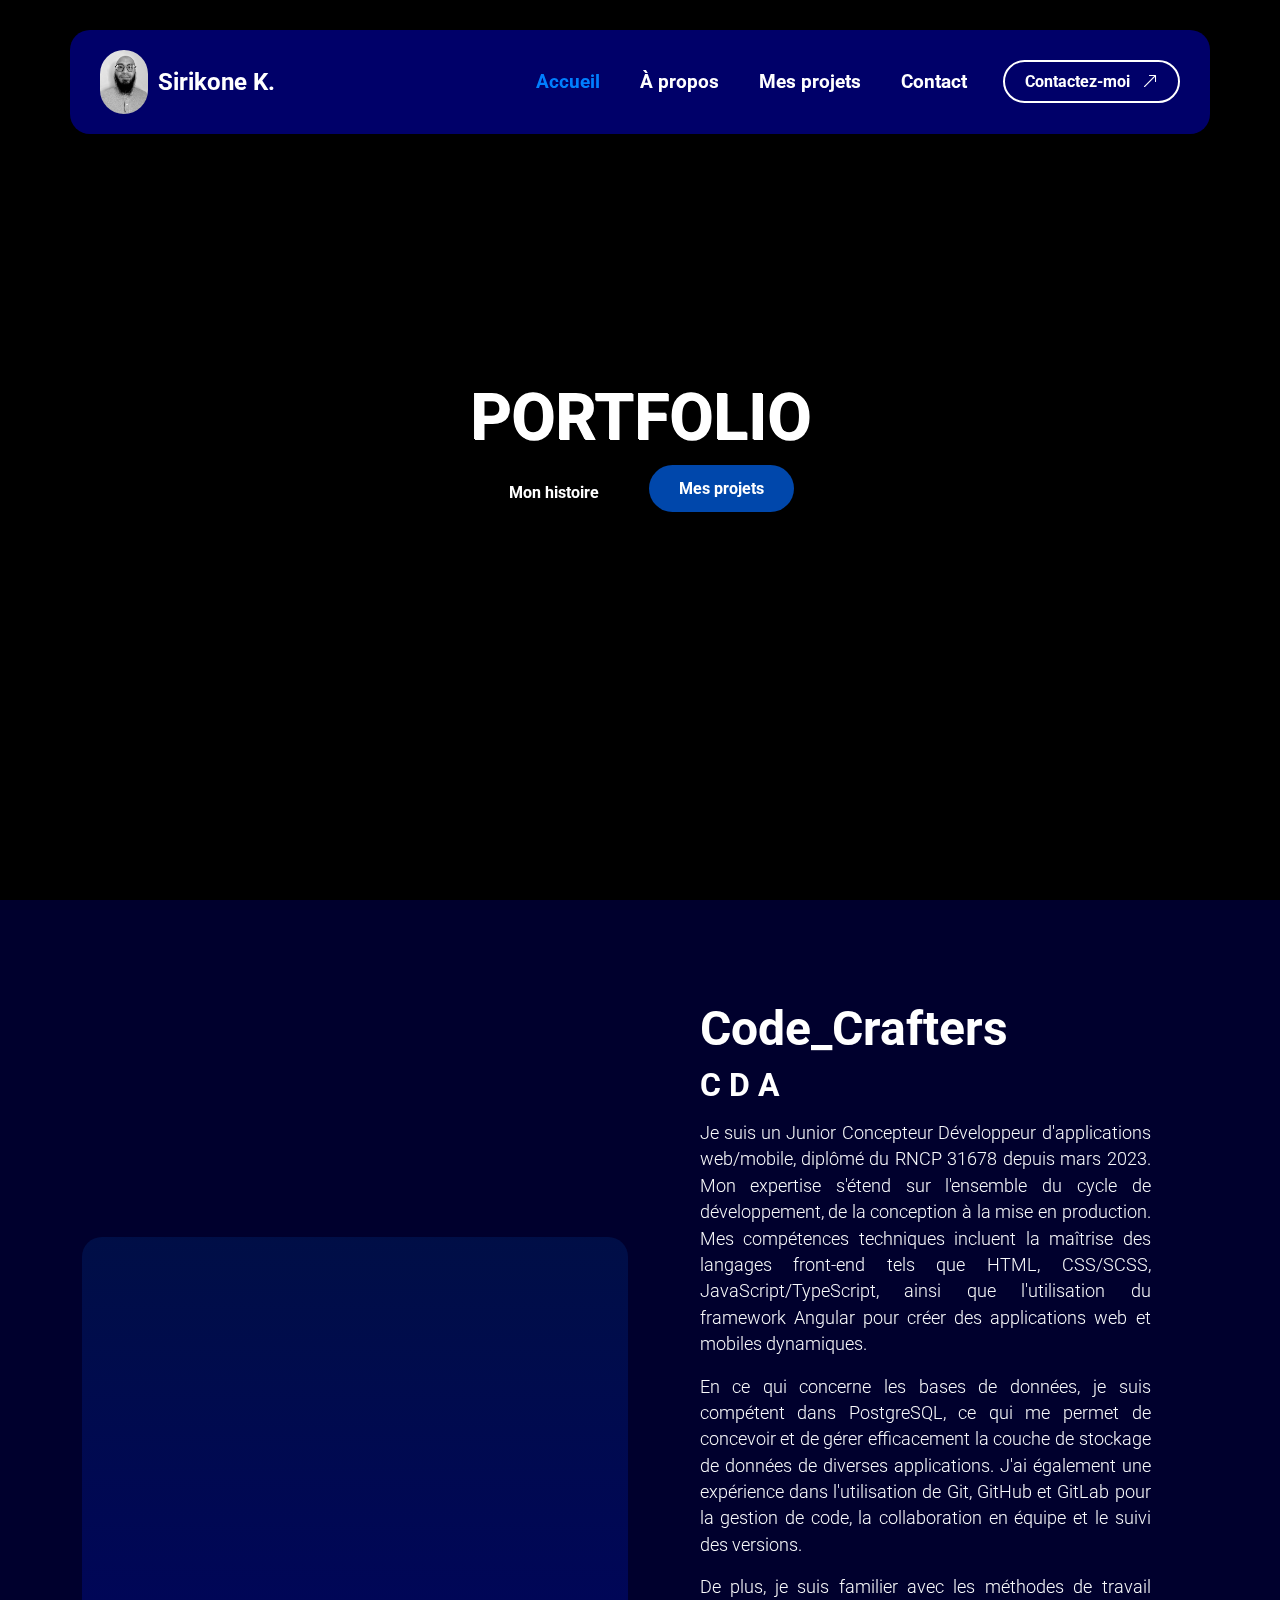
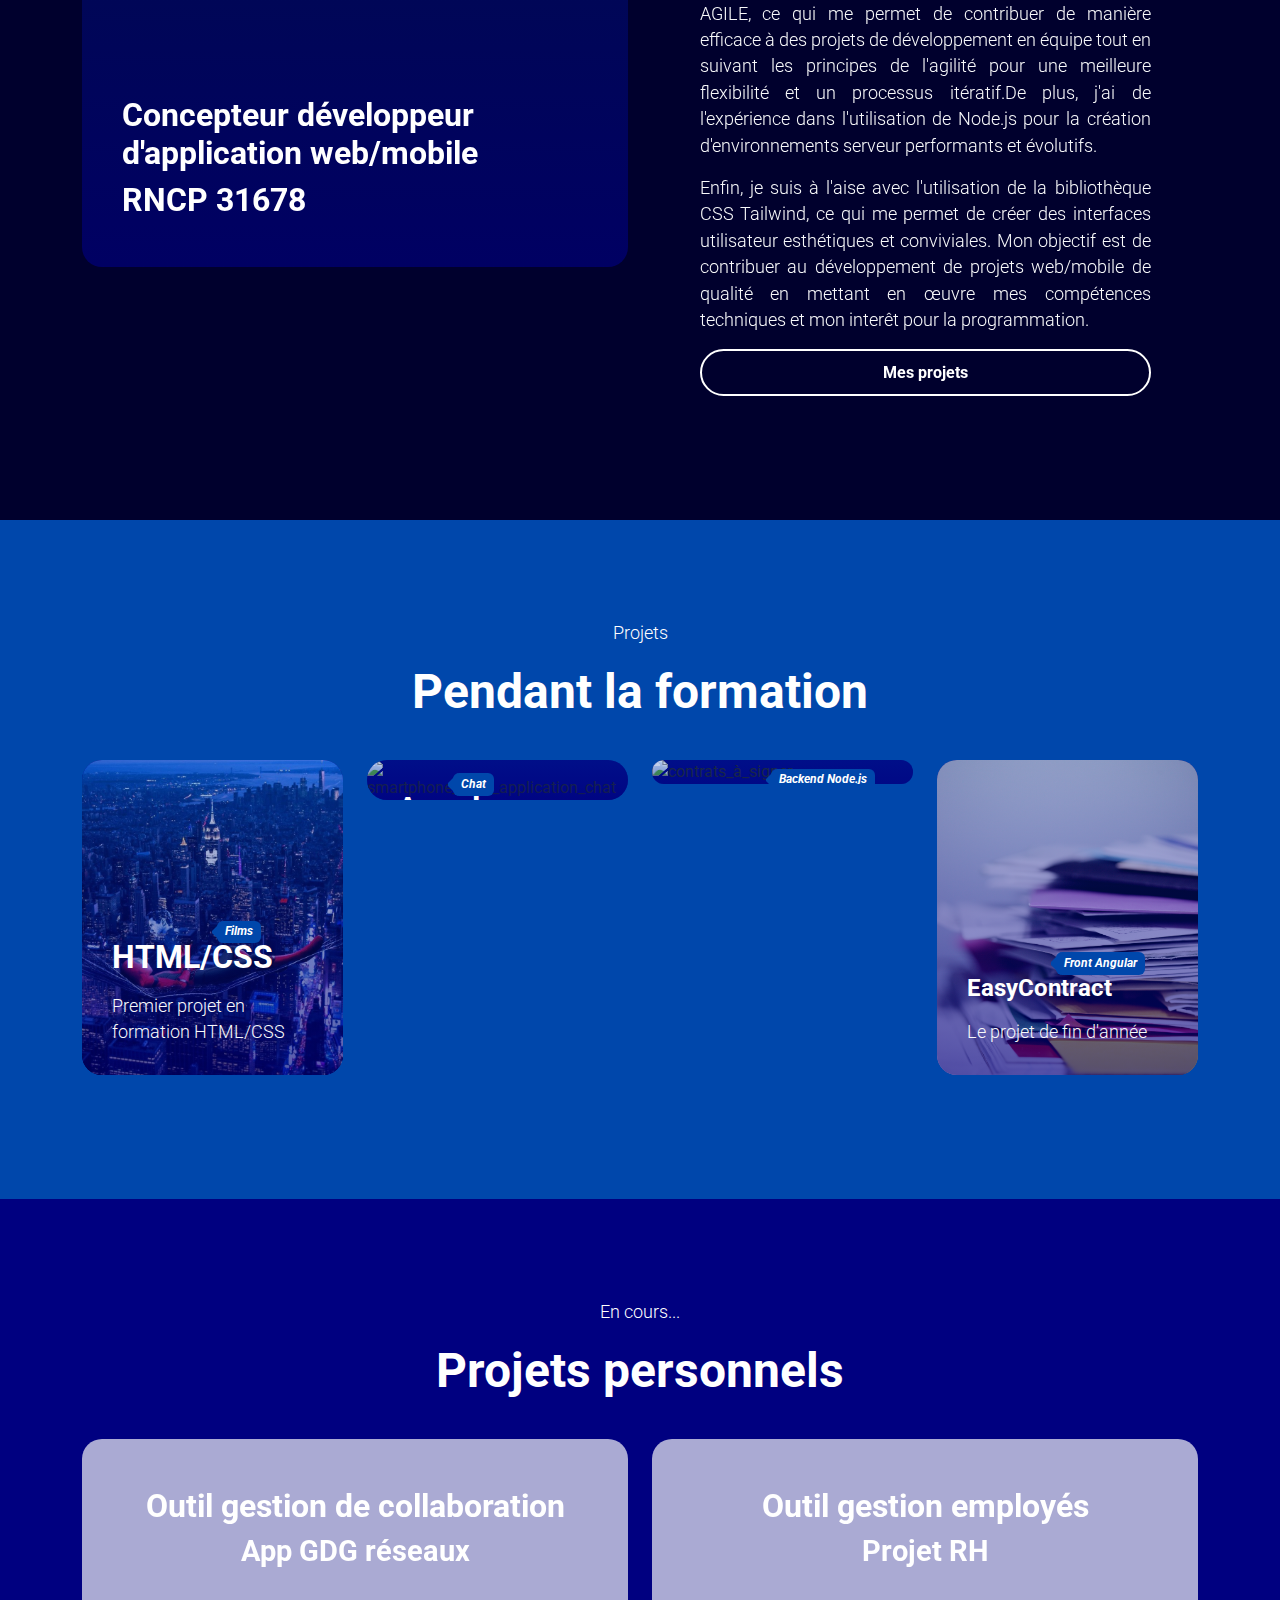
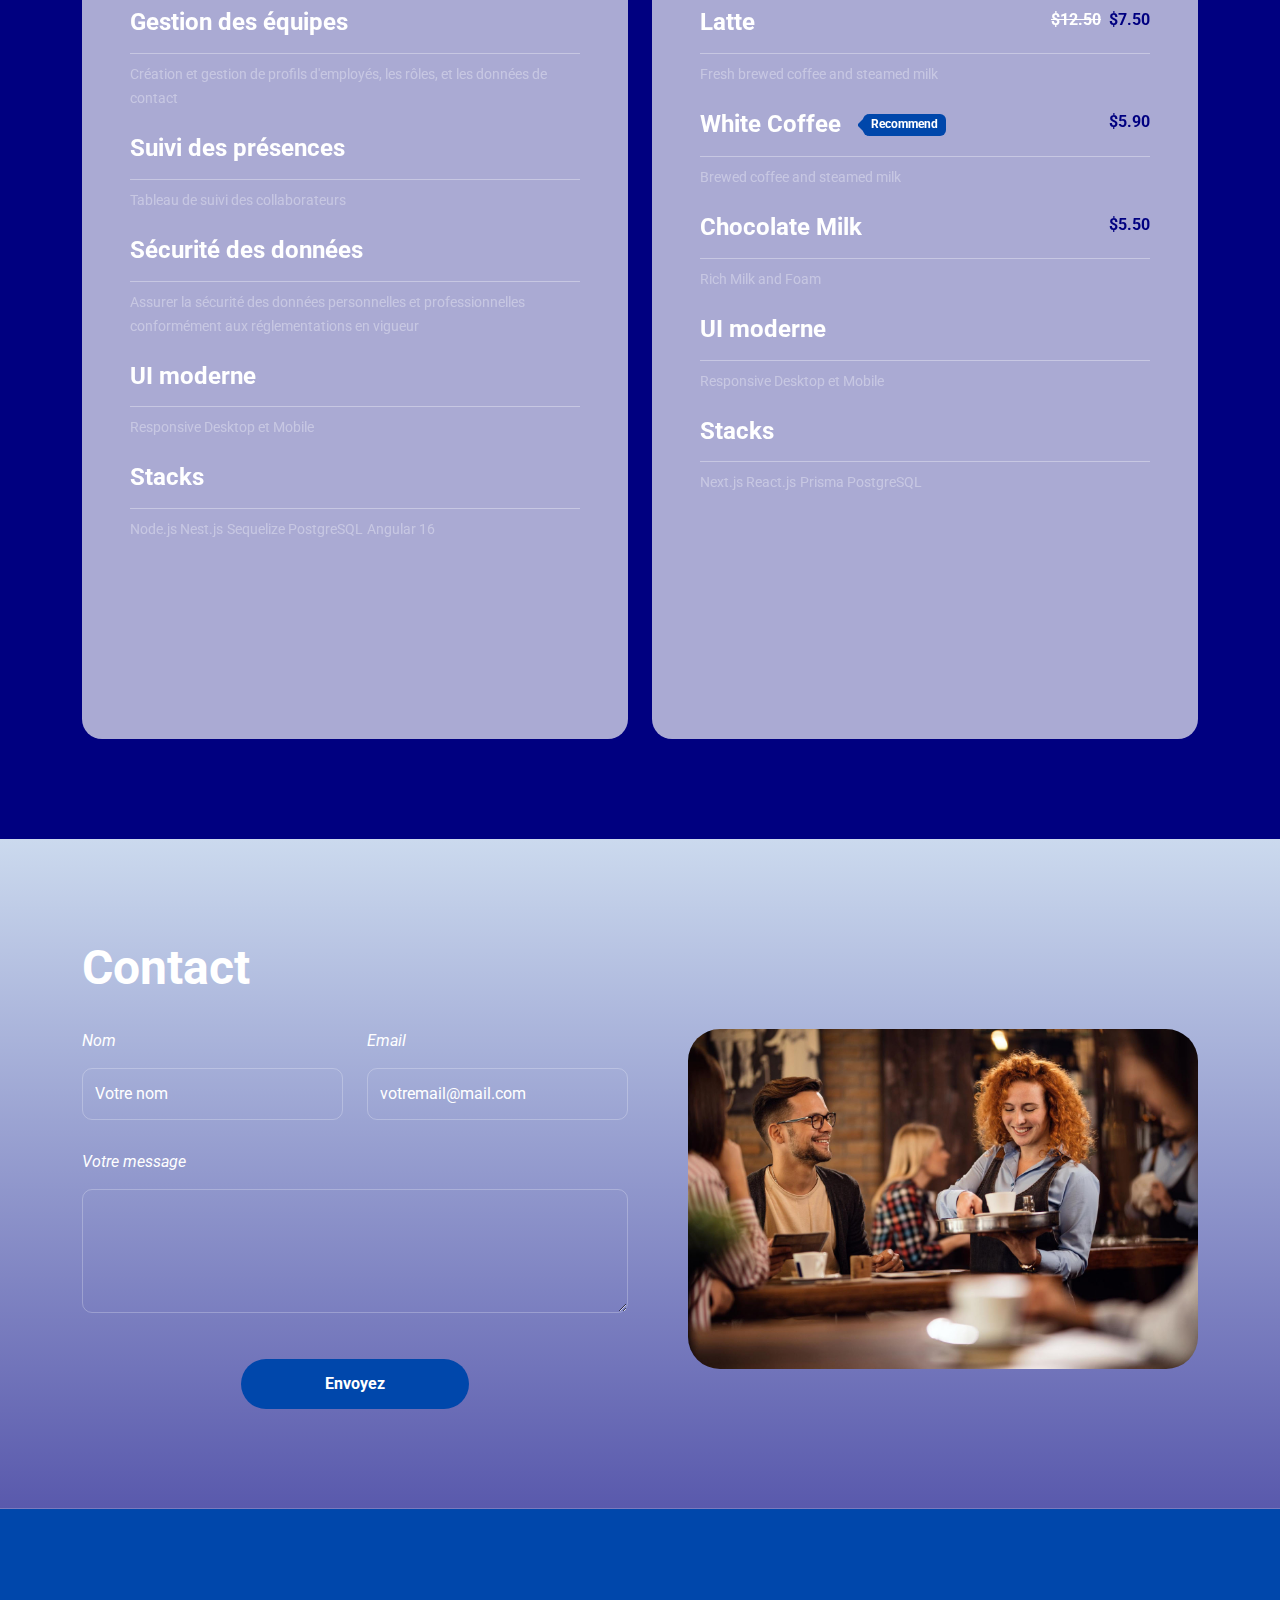
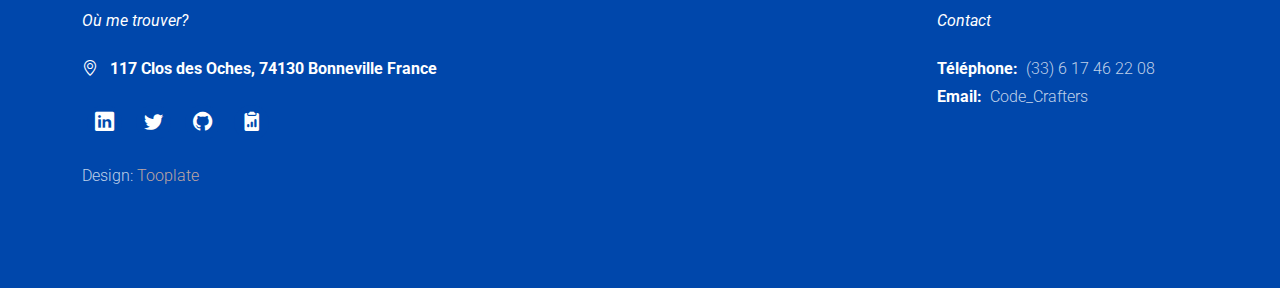
==== commit db69f60c: "correctif" ====
--- a/index.html
+++ b/index.html
@@ -563,7 +563,7 @@
                         <div class="row">   
 
                             <div class="col-lg-12 col-12">
-                                <em class="text-white">Faites moi coucou</em>
+ 
                                 <h2 class="text-white mb-4 pb-lg-2">Contact</h2>
                             </div>
 
@@ -600,11 +600,8 @@
 
                             <div class="col-lg-6 col-12 mx-auto mt-5 mt-lg-0 ps-lg-5">
 
-
-                            <img class="rounded-3 col-lg-12 col-12" src="https://maps.googleapis.com/maps/api/staticmap?center=46.078025, 6.409053&zoom=15&size=600x400&scale=1&maptype=hybrid&style=feature:poi|visibility:off&key=AIzaSyBkdVfC6hmnzEiWwtFTkqnoep_zGEGOwrw"alt="carte_de_Bonneville">
-
-
-                                <!-- <iframe class="google-map" src="https://www.google.com/maps/embed?pb=!1m18!1m12!1m3!1d5039.668141741662!2d72.81814769288509!3d19.043340656729775!2m3!1f0!2f0!3f0!3m2!1i1024!2i768!4f13.1!3m3!1m2!1s0x3be7c994f34a7355%3A0x2680d63a6f7e33c2!2sLover%20Point!5e1!3m2!1sen!2sth!4v1692722771770!5m2!1sen!2sth" width="100%" height="300" style="border:0;" allowfullscreen="" loading="lazy" referrerpolicy="no-referrer-when-downgrade"></iframe>   -->
+<img src="./images/happy-waitress-giving-coffee-customers-while-serving-them-coffee-shop.jpg" class="ratio ratio-1x1 rounded-5" alt="">
+
                             </div>
 
                         </div>
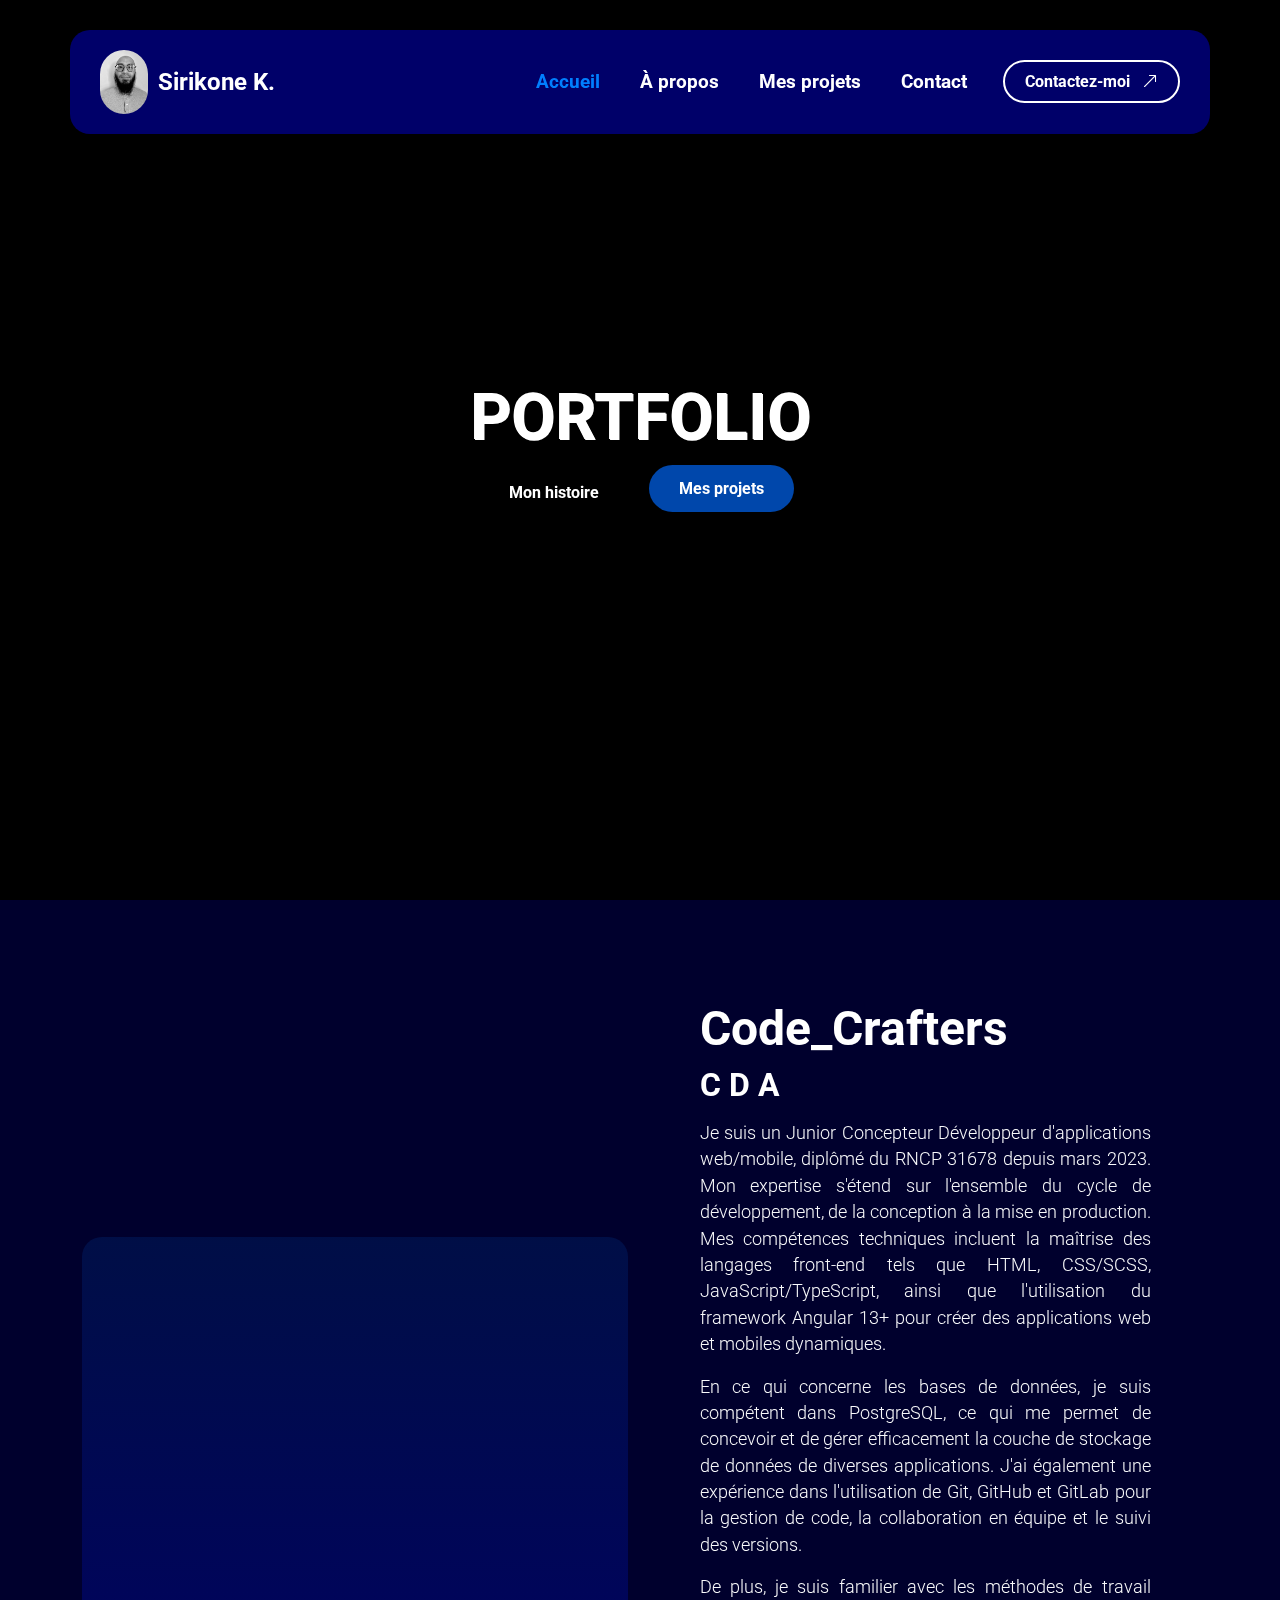
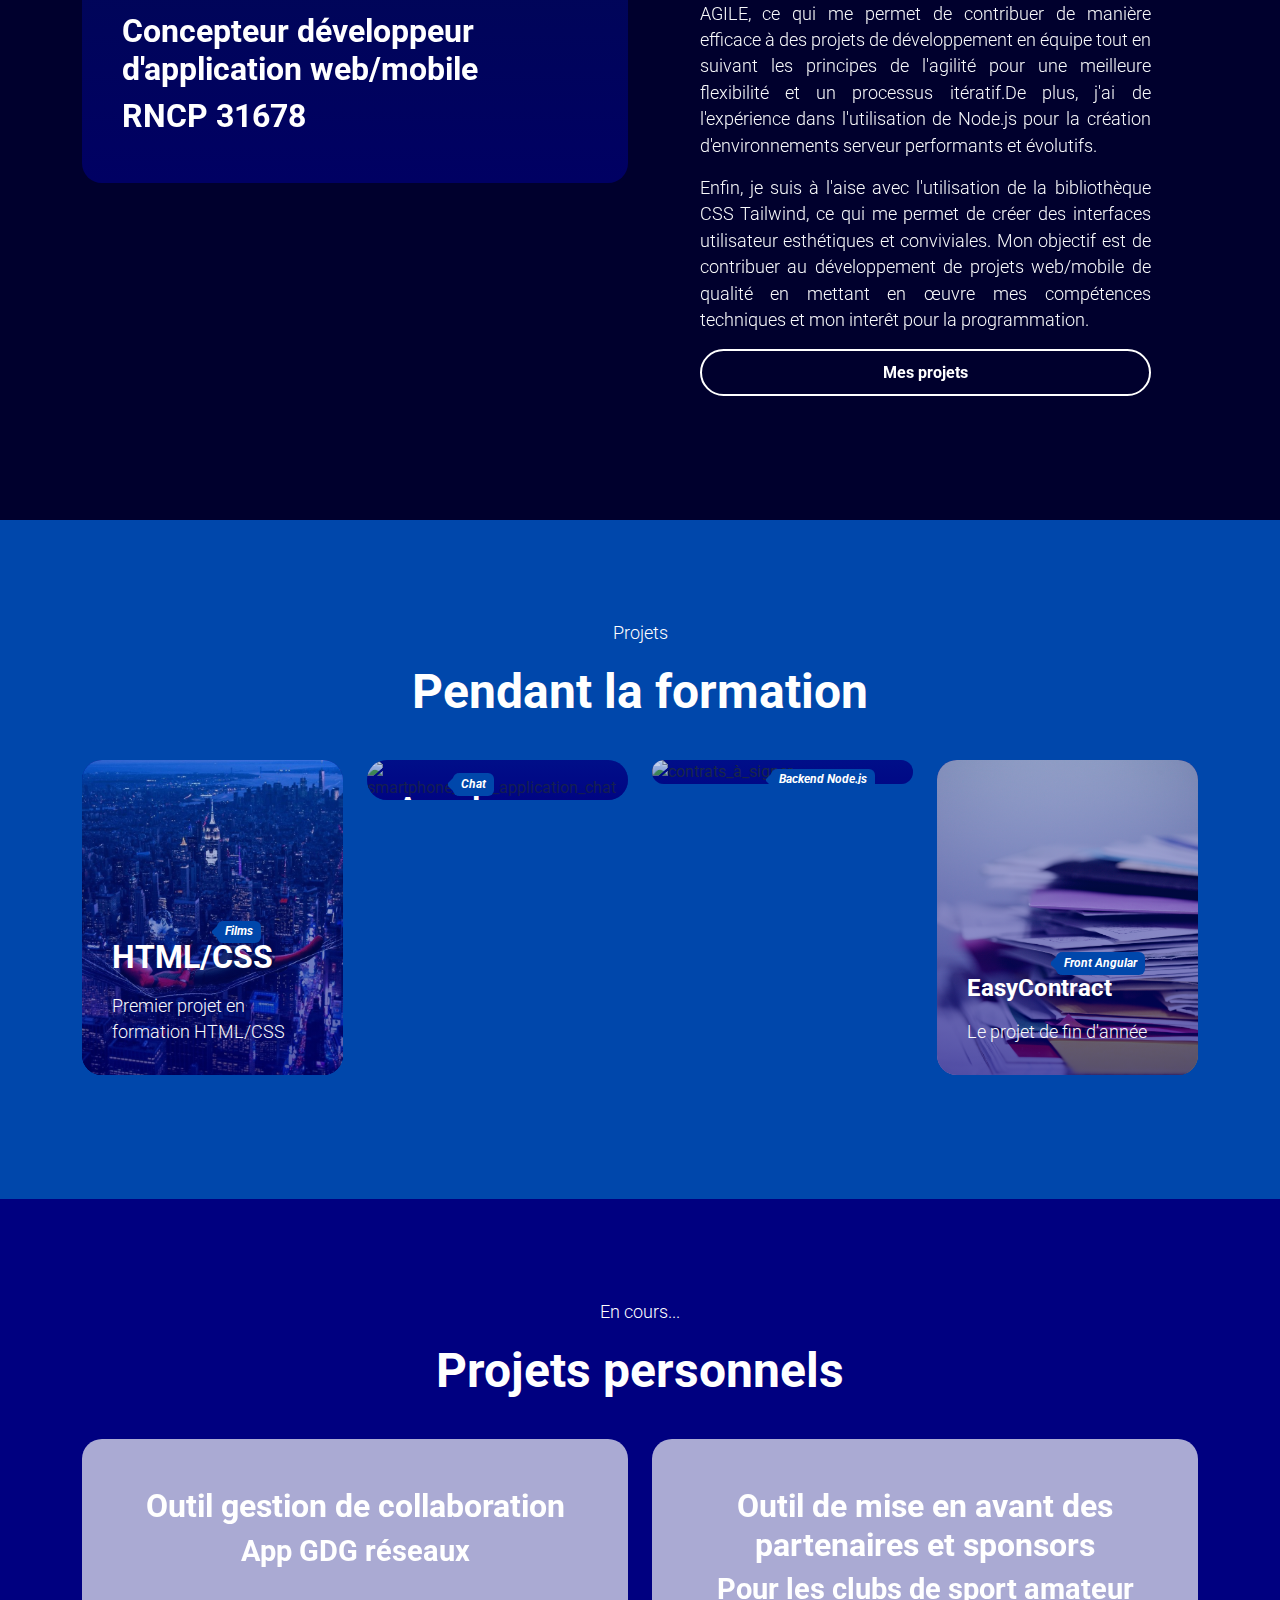
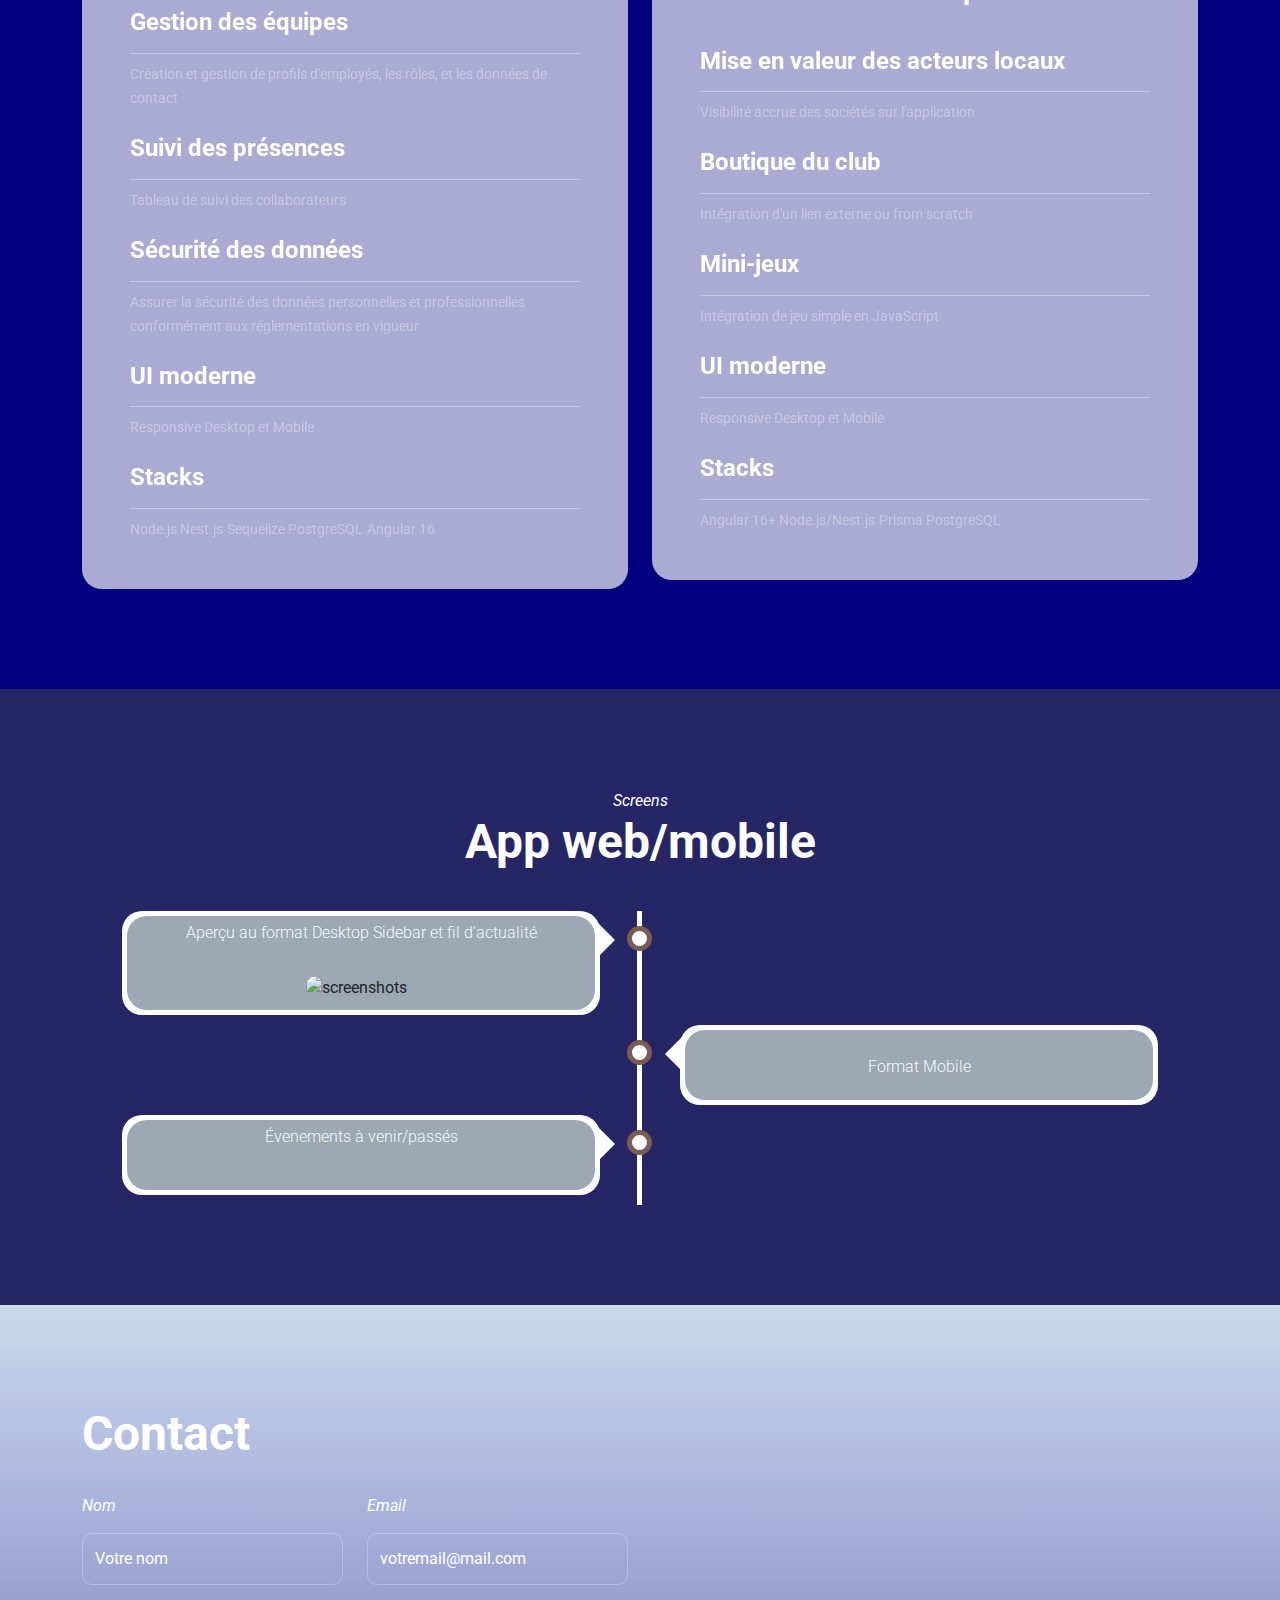
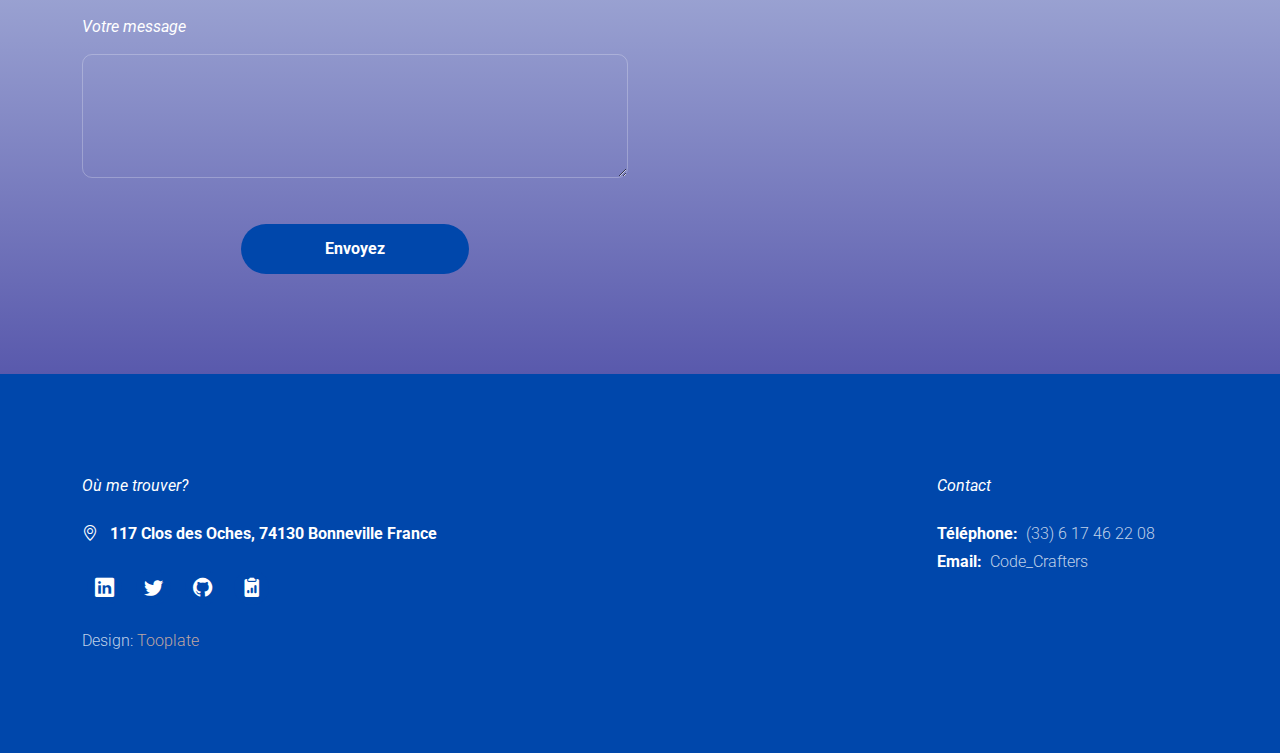
==== commit d9815829: "modif projets perso" ====
--- a/index.html
+++ b/index.html
@@ -1,39 +1,43 @@
 <!doctype html>
 <html lang="fr">
-    <head>
-        <meta charset="utf-8">
-        <meta name="viewport" content="width=device-width, initial-scale=1">
-
-        <meta name="description" content="Je suis concepteur développeur d'applications. Mes principales stacks : HTML CSS JAVASCRIPT, avec framework Angular et Backend Node.js Express.js Nest.js REST API, BDD PostgreSQL">
-        <meta name="author" content="Keohavong Sirikone">
-  <link rel="icon" href="favicon.png" type="image/png" />
-        <title>Concepteur Développeur d'Applications WEB/MOBILE</title>
-
-        <!-- CSS FILES -->                
-        <link rel="preconnect" href="https://fonts.googleapis.com">
-        
-        <link rel="preconnect" href="https://fonts.gstatic.com" crossorigin>
-
-<link href="https://fonts.googleapis.com/css2?family=Roboto:ital,wght@0,200;0,400;0,600;0,700;1,200;1,700&display=swap" rel="stylesheet">
-            
-        <link href="css/bootstrap.min.css" rel="stylesheet">
-
-        <link href="css/bootstrap-icons.css" rel="stylesheet">
-
-        <link href="css/vegas.min.css" rel="stylesheet">
-
-        <link href="css/tooplate-barista.css" rel="stylesheet">
-
-
-             <!-- JAVASCRIPT FILES -->
-        <script src="js/jquery.min.js" defer></script>
-        <script src="js/bootstrap.min.js" defer></script>
-        <script src="js/jquery.sticky.js" defer></script>
-        <script src="js/click-scroll.js" defer></script>
-        <script src="js/vegas.min.js" defer></script>
-        <script src="js/custom.js" defer></script>
-        
-<!--
+
+<head>
+    <meta charset="utf-8">
+    <meta name="viewport" content="width=device-width, initial-scale=1">
+
+    <meta name="description"
+        content="Je suis concepteur développeur d'applications. Mes principales stacks : HTML CSS JAVASCRIPT/TypeScript, avec framework Angular 13+ et Backend Node.js/Express.js/Nest.js REST API, BDD PostgreSQL ORM Prisma">
+    <meta name="author" content="Keohavong Sirikone">
+    <link rel="icon" href="favicon.png" type="image/png" />
+    <title>Concepteur Développeur d'Applications WEB/MOBILE</title>
+
+    <!-- CSS FILES -->
+    <link rel="preconnect" href="https://fonts.googleapis.com">
+
+    <link rel="preconnect" href="https://fonts.gstatic.com" crossorigin>
+
+    <link
+        href="https://fonts.googleapis.com/css2?family=Roboto:ital,wght@0,200;0,400;0,600;0,700;1,200;1,700&display=swap"
+        rel="stylesheet">
+
+    <link href="css/bootstrap.min.css" rel="stylesheet">
+
+    <link href="css/bootstrap-icons.css" rel="stylesheet">
+
+    <link href="css/vegas.min.css" rel="stylesheet">
+
+    <link href="css/tooplate-barista.css" rel="stylesheet">
+
+
+    <!-- JAVASCRIPT FILES -->
+    <script src="js/jquery.min.js" defer></script>
+    <script src="js/bootstrap.min.js" defer></script>
+    <script src="js/jquery.sticky.js" defer></script>
+    <script src="js/click-scroll.js" defer></script>
+    <script src="js/vegas.min.js" defer></script>
+    <script src="js/custom.js" defer></script>
+
+    <!--
 
 Tooplate 2137 Barista Cafe
 
@@ -42,629 +46,607 @@
 Bootstrap 5 HTML CSS Template
 
 -->
-    </head>
-    
-    <body>
-                
-            <main>
-                <nav class="navbar navbar-expand-lg">                
-                    <div class="container">
-                        <a class="navbar-brand d-flex align-items-center" href="index.html">
-                            <img src="images/sulayman.jpg" class="navbar-brand-image img-fluid rounded-5" alt="logo-luffy">
-                           Sirikone K.
-                        </a>
-        
-                        <button class="navbar-toggler" type="button" data-bs-toggle="collapse" data-bs-target="#navbarNav" aria-controls="navbarNav" aria-expanded="false" aria-label="Toggle navigation">
-                            <span class="navbar-toggler-icon"></span>
-                        </button>
-        
-                        <div class="collapse navbar-collapse" id="navbarNav">
-                            <ul class="navbar-nav ms-lg-auto">
-                                <li class="nav-item">
-                                    <a class="nav-link click-scroll" href="#section_1">Accueil</a>
-                                </li>
-        
-                                <li class="nav-item">
-                                    <a class="nav-link click-scroll" href="#section_2">À propos</a>
-                                </li>
-
-                                <li class="nav-item">
-                                    <a class="nav-link click-scroll" href="#section_3">Mes projets</a>
-                                </li>
-
-                                <!-- <li class="nav-item">
+</head>
+
+<body>
+
+    <main>
+        <nav class="navbar navbar-expand-lg">
+            <div class="container">
+                <a class="navbar-brand d-flex align-items-center" href="index.html">
+                    <img src="images/sulayman.jpg" class="navbar-brand-image img-fluid rounded-5" alt="logo-luffy">
+                    Sirikone K.
+                </a>
+
+                <button class="navbar-toggler" type="button" data-bs-toggle="collapse" data-bs-target="#navbarNav"
+                    aria-controls="navbarNav" aria-expanded="false" aria-label="Toggle navigation">
+                    <span class="navbar-toggler-icon"></span>
+                </button>
+
+                <div class="collapse navbar-collapse" id="navbarNav">
+                    <ul class="navbar-nav ms-lg-auto">
+                        <li class="nav-item">
+                            <a class="nav-link click-scroll" href="#section_1">Accueil</a>
+                        </li>
+
+                        <li class="nav-item">
+                            <a class="nav-link click-scroll" href="#section_2">À propos</a>
+                        </li>
+
+                        <li class="nav-item">
+                            <a class="nav-link click-scroll" href="#section_3">Mes projets</a>
+                        </li>
+
+                        <!-- <li class="nav-item">
                                     <a class="nav-link click-scroll" href="#section_4">Reviews</a>
                                 </li> -->
 
-                                <li class="nav-item">
-                                    <a class="nav-link click-scroll" href="#section_5">Contact</a>
-                                </li>
-                            </ul>
-
-                            <div class="ms-lg-3">
-                                <a class="btn custom-btn custom-border-btn" href="contact.html">
-                                    Contactez-moi
-                                    <i class="bi-arrow-up-right ms-2"></i>
-                                </a>
-                            </div>
-                        </div>
-                    </div>
-                </nav>
-
-
-                <section class="hero-section d-flex justify-content-center align-items-center" id="section_1">
-
-                    <div class="container">
-                        <div class="row align-items-center">
-
-                            <div class="col-lg-6 col-12 mx-auto">
-
-                                
-
-                                <h1 class="titre-portfolio">
-portfolio                                </h1>
-
-                                <a class="btn custom-btn custom-border-btn smoothscroll me-3" href="#section_2">
-                                    Mon histoire
-                                </a>
-
-                                <a class="btn custom-btn smoothscroll me-2 mb-2" href="#section_3"><strong>Mes projets</strong></a>
-                            </div>
-
-                        </div>
-                    </div>
-
-                    <div class="hero-slides"></div>
-                </section>
-
-
-                <section class="about-section section-padding" id="section_2">
-                    <div class="section-overlay"></div>
-                    <div class="container">
-                        <div class="row align-items-center">
-
-                            <div class="col-lg-6 col-12">
-                                <div class="ratio ratio-1x1">
-                                    <video autoplay="autoplay" loop="" muted="muted" class="custom-video" poster="homme Développeur WEB">
-                                        <source src="videos/demo_progr.mp4" type="video/mp4" alt="homme Développeur WEB">
-
-                                        Your browser does not support the video tag.
-                                    </video>
-
-                                    <div class="about-video-info d-flex flex-column">
-                                        <h4 class="mt-auto">Concepteur développeur d'application web/mobile</h4>
-
-                                        <h4>RNCP 31678</h4>
+                        <li class="nav-item">
+                            <a class="nav-link click-scroll" href="#section_5">Contact</a>
+                        </li>
+                    </ul>
+
+                    <div class="ms-lg-3">
+                        <a class="btn custom-btn custom-border-btn" href="contact.html">
+                            Contactez-moi
+                            <i class="bi-arrow-up-right ms-2"></i>
+                        </a>
+                    </div>
+                </div>
+            </div>
+        </nav>
+
+
+        <section class="hero-section d-flex justify-content-center align-items-center" id="section_1">
+
+            <div class="container">
+                <div class="row align-items-center">
+
+                    <div class="col-lg-6 col-12 mx-auto">
+
+
+
+                        <h1 class="titre-portfolio">
+                            portfolio </h1>
+
+                        <a class="btn custom-btn custom-border-btn smoothscroll me-3" href="#section_2">
+                            Mon histoire
+                        </a>
+
+                        <a class="btn custom-btn smoothscroll me-2 mb-2" href="#section_3"><strong>Mes
+                                projets</strong></a>
+                    </div>
+
+                </div>
+            </div>
+
+            <div class="hero-slides"></div>
+        </section>
+
+
+        <section class="about-section section-padding" id="section_2">
+            <div class="section-overlay"></div>
+            <div class="container">
+                <div class="row align-items-center">
+
+                    <div class="col-lg-6 col-12">
+                        <div class="ratio ratio-1x1">
+                            <video autoplay="autoplay" loop="" muted="muted" class="custom-video"
+                                poster="homme Développeur WEB">
+                                <source src="videos/demo_progr.mp4" type="video/mp4" alt="homme Développeur WEB">
+
+                                Your browser does not support the video tag.
+                            </video>
+
+                            <div class="about-video-info d-flex flex-column">
+                                <h4 class="mt-auto">Concepteur développeur d'application web/mobile</h4>
+
+                                <h4>RNCP 31678</h4>
+                            </div>
+                        </div>
+                    </div>
+
+                    <div class="col-lg-5 col-12 mt-4 mt-lg-0 mx-auto">
+                        <h2 class="text-white">Code_Crafters</h2>
+
+                        <h4 class="text-white mb-3">C D A</h4>
+
+                        <p class="bio">Je suis un Junior Concepteur Développeur d'applications web/mobile, diplômé du
+                            RNCP 31678 depuis mars 2023. Mon expertise s'étend sur l'ensemble du cycle de développement,
+                            de la conception à la mise en production. Mes compétences techniques incluent la maîtrise
+                            des langages front-end tels que HTML, CSS/SCSS, JavaScript/TypeScript, ainsi que
+                            l'utilisation du framework Angular 13+ pour créer des applications web et mobiles dynamiques.
+                        </p>
+
+                        <p class="bio">
+
+                            En ce qui concerne les bases de données, je suis compétent dans PostgreSQL, ce qui me permet
+                            de concevoir et de gérer efficacement la couche de stockage de données de diverses
+                            applications. J'ai également une expérience dans l'utilisation de Git, GitHub et GitLab pour
+                            la gestion de code, la collaboration en équipe et le suivi des versions.
+                        </p>
+                        <p class="bio">
+
+                            De plus, je suis familier avec les méthodes de travail AGILE, ce qui me permet de contribuer
+                            de manière efficace à des projets de développement en équipe tout en suivant les principes
+                            de l'agilité pour une meilleure flexibilité et un processus itératif.De plus, j'ai de
+                            l'expérience dans l'utilisation de Node.js pour la création d'environnements serveur
+                            performants et évolutifs.
+                        </p>
+                        <p class="bio">
+
+                            Enfin, je suis à l'aise avec l'utilisation de la bibliothèque CSS Tailwind, ce qui me permet
+                            de créer des interfaces utilisateur esthétiques et conviviales. Mon objectif est de
+                            contribuer au développement de projets web/mobile de qualité en mettant en œuvre mes
+                            compétences techniques et mon interêt pour la programmation.
+                        </p>
+
+
+
+
+                        <a href="#section_3"
+                            class="smoothscroll btn custom-btn custom-border-btn mt-3 mb-4 d-flex justify-content-center align-items-end">Mes
+                            projets</a>
+                    </div>
+
+                </div>
+            </div>
+        </section>
+
+
+        <section class="barista-section section-padding section-bg" id="section_3">
+            <div class="container">
+                <div class="row justify-content-center">
+
+                    <div class="col-lg-12 col-12 text-center mb-4 pb-lg-2">
+                        <p class="text-white">Projets</p>
+
+                        <h2 class="text-white">Pendant la formation</h2>
+                    </div>
+
+                    <div class="col-lg-3 col-md-6 col-12 mb-4">
+                        <div class="team-block-wrap">
+                            <div class="team-block-info d-flex flex-column">
+                                <div class="d-flex mt-auto mb-3">
+                                    <h4 class="text-white mb-0">HTML/CSS</h4>
+
+                                    <p class="badge ms-4"><em>Films</em></p>
+                                </div>
+                                <a href="https://sulayman74.github.io/Projet1Cin-Digi/index.html">
+
+                                    <p class="projets mb-0">Premier projet en formation HTML/CSS</p>
+                                </a>
+                            </div>
+
+                            <div class="team-block-image-wrap">
+                                <img src="images/spidey.jpg" class="team-block-image img-fluid"
+                                    alt="poster_film_spider-man">
+                            </div>
+                        </div>
+                    </div>
+
+                    <div class="col-lg-3 col-md-6 col-12 mb-4">
+                        <div class="team-block-wrap">
+                            <div class="team-block-info d-flex flex-column">
+                                <div class="d-flex mt-auto mb-3">
+                                    <h4 class="text-white mb-0">Angular</h4>
+
+                                    <p class="badge ms-4"><em>Chat</em></p>
+                                </div>
+
+                                <a href="https://github.com/Sulayman74/Digilab">
+
+                                    <p class="projets mb-0">Premier pas avec Angular</p>
+                                </a>
+                            </div>
+
+                            <div class="team-block-image-wrap">
+
+
+                                <img src="images/chat.jpg" class="team-block-image img-fluid"
+                                    alt="smartphone_avec_application_chat">
+
+                            </div>
+                        </div>
+                    </div>
+
+                    <div class="col-lg-3 col-md-6 col-12 mb-4">
+                        <div class="team-block-wrap">
+                            <div class="team-block-info d-flex flex-column">
+                                <div class="d-flex mt-auto mb-3">
+                                    <h6 class="text-white mb-0">EasyContract</h6>
+
+                                    <p class="badge ms-4"><em>Backend Node.js</em></p>
+                                </div>
+                                <a href="https://github.com/Sulayman74/EasyContract">
+
+                                    <p class="projets mb-0">Le projet de fin d'année</p>
+                                </a>
+                            </div>
+
+                            <div class="team-block-image-wrap">
+                                <img src="images/easyc.jpg" class="team-block-image img-fluid" alt="contrats_à_signer">
+                            </div>
+                        </div>
+                    </div>
+
+                    <div class="col-lg-3 col-md-6 col-12">
+                        <div class="team-block-wrap">
+                            <div class="team-block-info d-flex flex-column">
+                                <div class="d-flex mt-auto mb-3">
+                                    <h6 class="text-white mb-0">EasyContract</h6>
+
+                                    <p class="badge ms-4"><em>Front Angular</em></p>
+                                </div>
+
+                                <a href="https://github.com/Sulayman74/Client-easyContract">
+
+                                    <p class="projets mb-0">Le projet de fin d'année</p>
+                                </a>
+                            </div>
+
+                            <div class="team-block-image-wrap">
+                                <img src="images/folders.jpg" class="team-block-image img-fluid" alt="dossiers_empilés">
+                            </div>
+                        </div>
+                    </div>
+
+                </div>
+            </div>
+        </section>
+
+        <section class="menu-section section-padding">
+            <div class="container">
+                <div class="col-lg-12 col-12 text-center mb-4 pb-lg-2">
+                    <p class="text-white">En cours...</p>
+
+                    <h2 class="text-white">Projets personnels</h2>
+                </div>
+                <div class="row">
+
+                    <div class="col-lg-6 col-12 mb-4 mb-lg-0">
+                        <div class="menu-block-wrap">
+                            <div class="text-center mb-4 pb-lg-2">
+                                <h4 class="text-white">Outil gestion de collaboration</h4>
+                                <h5 class="text-white">App GDG réseaux</h5>
+                            </div>
+
+                            <div class="menu-block">
+                                <div class="d-flex">
+                                    <h6>Gestion des équipes</h6>
+
+                                    <span class="underline"></span>
+
+                                </div>
+
+                                <div class="border-top mt-2 pt-2">
+                                    <small>Création et gestion de profils d'employés, les rôles, et les données de
+                                        contact</small>
+                                </div>
+                            </div>
+
+                            <div class="menu-block my-4">
+                                <div class="d-flex">
+                                    <h6>
+                                        Suivi des présences
+                                    </h6>
+
+                                    <span class="underline"></span>
+
+                                </div>
+
+                                <div class="border-top mt-2 pt-2">
+                                    <small>Tableau de suivi des collaborateurs</small>
+                                </div>
+                            </div>
+
+                            <div class="menu-block">
+                                <div class="d-flex">
+                                    <h6>
+                                        Sécurité des données
+                                    </h6>
+
+                                    <span class="underline"></span>
+
+                                </div>
+
+                                <div class="border-top mt-2 pt-2">
+                                    <small>Assurer la sécurité des données personnelles et professionnelles conformément
+                                        aux réglementations en vigueur</small>
+                                </div>
+                            </div>
+
+                            <div class="menu-block my-4">
+                                <div class="d-flex">
+                                    <h6>UI moderne</h6>
+
+                                    <span class="underline"></span>
+
+
+                                </div>
+
+                                <div class="border-top mt-2 pt-2">
+                                    <small>Responsive Desktop et Mobile</small>
+                                </div>
+                            </div>
+
+                            <div class="menu-block">
+                                <div class="d-flex">
+                                    <h6>Stacks</h6>
+
+                                    <span class="underline"></span>
+
+                                </div>
+
+                                <div class="border-top mt-2 pt-2">
+                                    <small>Node.js Nest.js</small>
+                                    <small>Sequelize PostgreSQL</small>
+                                    <small>Angular 16</small>
+                                </div>
+                            </div>
+                        </div>
+                    </div>
+
+                    <div class="col-lg-6 col-12">
+                        <div class="menu-block-wrap">
+                            <div class="text-center mb-4 pb-lg-2">
+                                <h4 class="text-white">Outil de mise en avant des partenaires et sponsors</h4>
+                                <h5 class="text-white">Pour les clubs de sport amateur</h5>
+                            </div>
+
+                            <div class="menu-block">
+                                <div class="d-flex">
+                                    <h6>Mise en valeur des acteurs locaux</h6>
+
+                                    <span class="underline"></span>
+                                </div>
+
+                                <div class="border-top mt-2 pt-2">
+                                    <small>Visibilité accrue des sociétés sur l'application</small>
+                                </div>
+                            </div>
+
+                            <div class="menu-block my-4">
+                                <div class="d-flex">
+                                    <h6>
+                                        Boutique du club
+                                    </h6>
+
+                                    <span class="underline"></span>
+
+                                </div>
+
+                                <div class="border-top mt-2 pt-2">
+                                    <small>Intégration d'un lien externe ou from scratch</small>
+                                </div>
+                            </div>
+
+                            <div class="menu-block">
+                                <div class="d-flex">
+                                    <h6>Mini-jeux</h6>
+
+                                    <span class="underline"></span>
+                                </div>
+
+                                <div class="border-top mt-2 pt-2">
+                                    <small>Intégration de jeu simple en JavaScript</small>
+                                </div>
+                            </div>
+
+                            <div class="menu-block my-4">
+                                <div class="d-flex">
+                                    <h6>UI moderne</h6>
+
+                                    <span class="underline"></span>
+
+
+                                </div>
+
+                                <div class="border-top mt-2 pt-2">
+                                    <small>Responsive Desktop et Mobile</small>
+                                </div>
+                            </div>
+
+                            <div class="menu-block">
+                                <div class="d-flex">
+                                    <h6>Stacks</h6>
+
+                                    <span class="underline"></span>
+
+                                </div>
+                                <div class="border-top mt-2 pt-2">
+                                    <small>Angular 16+ Node.js/Nest.js</small>
+                                    <small>Prisma PostgreSQL</small>
+                                </div>
+                            </div>
+                        </div>
+                    </div>
+
+                </div>
+            </div>
+        </section>
+
+
+        <section class="reviews-section section-padding section-bg" id="section_4">
+            <div class="container">
+                <div class="row justify-content-center">
+
+                    <div class="col-lg-12 col-12 text-center mb-4 pb-lg-2">
+                        <em class="text-white">Screens</em>
+
+                        <h2 class="text-white">App web/mobile</h2>
+                    </div>
+
+                    <div class="timeline">
+                        <div class="timeline-container timeline-container-left">
+                            <div class="timeline-content">
+                                <div class="reviews-block">
+                                    <div class="reviews-block-info">
+                                        <p>Aperçu au format Desktop Sidebar et fil d'actualité</p>
                                     </div>
-                                </div>
-                            </div>
-
-                            <div class="col-lg-5 col-12 mt-4 mt-lg-0 mx-auto">
-                                <h2 class="text-white">Code_Crafters</h2>
-
-                                <h4 class="text-white mb-3">C D A</h4>
-
-                                <p class="bio">Je suis un Junior Concepteur Développeur d'applications web/mobile, diplômé du RNCP 31678 depuis mars 2023. Mon expertise s'étend sur l'ensemble du cycle de développement, de la conception à la mise en production. Mes compétences techniques incluent la maîtrise des langages front-end tels que HTML, CSS/SCSS, JavaScript/TypeScript, ainsi que l'utilisation du framework Angular pour créer des applications web et mobiles dynamiques.</p>
-
-                                <p class="bio">
-
-                                    En ce qui concerne les bases de données, je suis compétent dans PostgreSQL, ce qui me permet de concevoir et de gérer efficacement la couche de stockage de données de diverses applications. J'ai également une expérience dans l'utilisation de Git, GitHub et GitLab pour la gestion de code, la collaboration en équipe et le suivi des versions.
-                                </p>
-   <p class="bio">
-
-       De plus, je suis familier avec les méthodes de travail AGILE, ce qui me permet de contribuer de manière efficace à des projets de développement en équipe tout en suivant les principes de l'agilité pour une meilleure flexibilité et un processus itératif.De plus, j'ai de l'expérience dans l'utilisation de Node.js pour la création d'environnements serveur performants et évolutifs.
-                                </p>
-   <p class="bio">
-
-       Enfin, je suis à l'aise avec l'utilisation de la bibliothèque CSS Tailwind, ce qui me permet de créer des interfaces utilisateur esthétiques et conviviales. Mon objectif est de contribuer au développement de projets web/mobile de qualité en mettant en œuvre mes compétences techniques et mon interêt pour la programmation.
-                                </p>
-
-
-
-
-                                <a href="#section_3" class="smoothscroll btn custom-btn custom-border-btn mt-3 mb-4 d-flex justify-content-center align-items-center">Mes projets</a>
-                            </div>
-
-                        </div>
-                    </div>
-                </section>
-
-
-                <section class="barista-section section-padding section-bg" id="section_3">
-                    <div class="container">
-                        <div class="row justify-content-center">
-
-                            <div class="col-lg-12 col-12 text-center mb-4 pb-lg-2">
-                                <p class="text-white">Projets</p>
-
-                                <h2 class="text-white">Pendant la formation</h2>
-                            </div>
-
-                            <div class="col-lg-3 col-md-6 col-12 mb-4">
-                                <div class="team-block-wrap">
-                                    <div class="team-block-info d-flex flex-column">
-                                        <div class="d-flex mt-auto mb-3">
-                                            <h4 class="text-white mb-0">HTML/CSS</h4>
-
-                                            <p class="badge ms-4"><em>Films</em></p>
-                                        </div>
-<a href="https://sulayman74.github.io/Projet1Cin-Digi/index.html">
-
-    <p class="projets mb-0">Premier projet en formation HTML/CSS</p>
-</a>
+                                    <div class="reviews-block-image-wrap d-flex align-items-center">
+                                        <img src="images/Capture d’écran 2024-04-16 à 09.39.41.png"
+                                            class="reviews-block-image img-fluid " alt="screenshots">
                                     </div>
 
-                                    <div class="team-block-image-wrap">
-                                        <img src="images/spidey.jpg" class="team-block-image img-fluid" alt="poster_film_spider-man">
+                                </div>
+                            </div>
+                        </div>
+
+                        <div class="timeline-container timeline-container-right">
+                            <div class="timeline-content">
+                                <div class="reviews-block">
+                                    <div class="reviews-block-image-wrap d-flex align-items-center">
+                                        <img src="images/Capture d’écran 2024-04-16 à 09.40.47.png"
+                                            class="reviews-block-image img-fluid" alt="">
+
                                     </div>
-                                </div>
-                            </div>
-
-                            <div class="col-lg-3 col-md-6 col-12 mb-4">
-                                <div class="team-block-wrap">
-                                    <div class="team-block-info d-flex flex-column">
-                                        <div class="d-flex mt-auto mb-3">
-                                            <h4 class="text-white mb-0">Angular</h4>
-
-                                            <p class="badge ms-4"><em>Chat</em></p>
-                                        </div>
-
-                                       <a href="https://github.com/Sulayman74/Digilab">
-
-                                           <p class="projets mb-0">Premier pas avec Angular</p>
-                                       </a>
+
+                                    <div class="reviews-block-info">
+                                        <p>Format Mobile</p>
+
+
                                     </div>
-
-                                    <div class="team-block-image-wrap">
-
-
-                                            <img src="images/chat.jpg" class="team-block-image img-fluid" alt="smartphone_avec_application_chat">
-                                    
+                                </div>
+                            </div>
+                        </div>
+
+                        <div class="timeline-container timeline-container-left">
+                            <div class="timeline-content">
+                                <div class="reviews-block">
+                                    <div class="reviews-block-info">
+                                        <p>Évenements à venir/passés</p>
                                     </div>
-                                </div>
-                            </div>
-
-                            <div class="col-lg-3 col-md-6 col-12 mb-4">
-                                <div class="team-block-wrap">
-                                    <div class="team-block-info d-flex flex-column">
-                                        <div class="d-flex mt-auto mb-3">
-                                            <h6 class="text-white mb-0">EasyContract</h6>
-
-                                            <p class="badge ms-4"><em>Backend Node.js</em></p>
-                                        </div>
-<a   href="https://github.com/Sulayman74/EasyContract" >
-
-    <p class="projets mb-0">Le projet de fin d'année</p>
-</a>
+                                    <div class="reviews-block-image-wrap d-flex align-items-center">
+                                        <img src="images/Capture d’écran 2024-04-16 à 09.41.18.png"
+                                            class="reviews-block-image img-fluid" alt="">
+
+
                                     </div>
 
-                                    <div class="team-block-image-wrap">
-                                        <img src="images/easyc.jpg" class="team-block-image img-fluid" alt="contrats_à_signer">
-                                    </div>
-                                </div>
-                            </div>
-
-                            <div class="col-lg-3 col-md-6 col-12">
-                                <div class="team-block-wrap">
-                                    <div class="team-block-info d-flex flex-column">
-                                        <div class="d-flex mt-auto mb-3">
-                                            <h6 class="text-white mb-0">EasyContract</h6>
-
-                                            <p class="badge ms-4"><em>Front Angular</em></p>
-                                        </div>
-
-                                        <a  href="https://github.com/Sulayman74/Client-easyContract">
-
-                                            <p class="projets mb-0">Le projet de fin d'année</p>
-                                        </a>
-                                    </div>
-
-                                    <div class="team-block-image-wrap">
-                                        <img src="images/folders.jpg" class="team-block-image img-fluid" alt="dossiers_empilés">
-                                    </div>
-                                </div>
-                            </div>
-
-                        </div>
-                    </div>
-                </section>
-
-
-                <section class="menu-section section-padding" >
-                    <div class="container">
-                    <div class="col-lg-12 col-12 text-center mb-4 pb-lg-2">
-                                <p class="text-white">En cours...</p>
-
-                                <h2 class="text-white">Projets personnels</h2>
-                            </div>
-                        <div class="row">
-
-                            <div class="col-lg-6 col-12 mb-4 mb-lg-0">
-                                <div class="menu-block-wrap">
-                                    <div class="text-center mb-4 pb-lg-2">
-                                        <h4 class="text-white">Outil gestion de collaboration</h4>
-                                        <h5 class="text-white">App GDG réseaux</h5>
-                                    </div>
-
-                                    <div class="menu-block">
-                                        <div class="d-flex">
-                                            <h6>Gestion des équipes</h6>
-                                        
-                                            <span class="underline"></span>
-
-                                        </div>
-
-                                        <div class="border-top mt-2 pt-2">
-                                            <small>Création et gestion de profils d'employés, les rôles, et les données de contact</small>
-                                        </div>
-                                    </div>
-
-                                    <div class="menu-block my-4">
-                                        <div class="d-flex">
-                                            <h6>
-                                               Suivi des présences
-                                            </h6>
-                                        
-                                            <span class="underline"></span>
-
-                                        </div>
-
-                                        <div class="border-top mt-2 pt-2">
-                                            <small>Tableau de suivi des collaborateurs</small>
-                                        </div>
-                                    </div>
-
-                                    <div class="menu-block">
-                                        <div class="d-flex">
-                                            <h6>
-                                                Sécurité des données
-                                            </h6>
-                                        
-                                            <span class="underline"></span>
-
-                                        </div>
-
-                                        <div class="border-top mt-2 pt-2">
-                                            <small>Assurer la sécurité des données personnelles et professionnelles conformément aux réglementations en vigueur</small>
-                                        </div>
-                                    </div>
-
-                                    <div class="menu-block my-4">
-                                        <div class="d-flex">
-                                            <h6>UI moderne</h6>
-                                        
-                                            <span class="underline"></span>
-
-
-                                        </div>
-
-                                        <div class="border-top mt-2 pt-2">
-                                            <small>Responsive Desktop et Mobile</small>
-                                        </div>
-                                    </div>
-
-                                    <div class="menu-block">
-                                        <div class="d-flex">
-                                            <h6>Stacks</h6>
-                                        
-                                            <span class="underline"></span>
-
-                                        </div>
-
-                                        <div class="border-top mt-2 pt-2">
-                                            <small>Node.js Nest.js</small>
-                                            <small>Sequelize PostgreSQL</small>
-                                            <small>Angular 16</small>
-                                        </div>
-                                    </div>
-                                </div>
-                            </div>
-
-                            <div class="col-lg-6 col-12">
-                                <div class="menu-block-wrap">
-                                    <div class="text-center mb-4 pb-lg-2">
-                                        <h4 class="text-white">Outil gestion employés</h4>
-                                        <h5 class="text-white">Projet RH</h5>
-                                    </div>
-
-                                    <div class="menu-block">
-                                        <div class="d-flex">
-                                            <h6>Latte</h6>
-                                        
-                                            <span class="underline"></span>
-
-                                            <strong class="text-white ms-auto"><del>$12.50</del></strong>
-
-                                            <strong class="ms-2">$7.50</strong>
-                                        </div>
-
-                                        <div class="border-top mt-2 pt-2">
-                                            <small>Fresh brewed coffee and steamed milk</small>
-                                        </div>
-                                    </div>
-
-                                    <div class="menu-block my-4">
-                                        <div class="d-flex">
-                                            <h6>
-                                                White Coffee
-                                                <span class="badge ms-3">Recommend</span>
-                                            </h6>
-                                        
-                                            <span class="underline"></span>
-
-                                            <strong class="ms-auto">$5.90</strong>
-                                        </div>
-
-                                        <div class="border-top mt-2 pt-2">
-                                            <small>Brewed coffee and steamed milk</small>
-                                        </div>
-                                    </div>
-
-                                    <div class="menu-block">
-                                        <div class="d-flex">
-                                            <h6>Chocolate Milk</h6>
-                                        
-                                            <span class="underline"></span>
-
-                                            <strong class="ms-auto">$5.50</strong>
-                                        </div>
-
-                                        <div class="border-top mt-2 pt-2">
-                                            <small>Rich Milk and Foam</small>
-                                        </div>
-                                    </div>
-
-                                    <div class="menu-block my-4">
-                                        <div class="d-flex">
-                                            <h6>UI moderne</h6>
-                                        
-                                            <span class="underline"></span>
-
-
-                                        </div>
-
-                                        <div class="border-top mt-2 pt-2">
-                                            <small>Responsive Desktop et Mobile</small>
-                                        </div>
-                                    </div>
-
-                                    <div class="menu-block">
-                                        <div class="d-flex">
-                                           <h6>Stacks</h6>
-                                        
-                                            <span class="underline"></span>
-
-                                        </div>
-                                        <div class="border-top mt-2 pt-2">
-                                         <small>Next.js React.js</small>
-                                            <small>Prisma PostgreSQL</small>
-                                        </div>
-                                    </div>
-                                </div>
-                            </div>
-
-                        </div>
-                    </div>
-                </section>
-
-
-                <!-- <section class="reviews-section section-padding section-bg" id="section_4">
-                    <div class="container">
-                        <div class="row justify-content-center">
-
-                            <div class="col-lg-12 col-12 text-center mb-4 pb-lg-2">
-                                <em class="text-white">Reviews by Customers</em>
-
-                                <h2 class="text-white">Testimonials</h2>
-                            </div>
-
-                            <div class="timeline">
-                                <div class="timeline-container timeline-container-left">
-                                    <div class="timeline-content">
-                                        <div class="reviews-block">
-                                            <div class="reviews-block-image-wrap d-flex align-items-center">
-                                                <img src="images/reviews/young-woman-with-round-glasses-yellow-sweater.jpg" class="reviews-block-image img-fluid" alt="">
-
-                                                <div class="review-title">
-                                                    <h6 class="text-dark mb-0">Sandra</h6>
-                                                    <em class="text-dark"> Customers</em>
-                                                </div>
-                                            </div>
-
-                                            <div class="reviews-block-info">
-                                                <p>Lorem ipsum dolor sit amet, consectetur adipisicing elit, sed do eiusmod tempor incididunt ut labore et dolore magna aliqua.</p>
-
-                                                <div class="d-flex border-top pt-3 mt-4">
-                                                    <strong class="text-white">4.5 <small class="ms-2">Rating</small></strong>
-
-                                                    <div class="reviews-group ms-auto">
-                                                        <i class="bi-star-fill"></i>
-                                                        <i class="bi-star-fill"></i>
-                                                        <i class="bi-star-fill"></i>
-                                                        <i class="bi-star-fill"></i>
-                                                        <i class="bi-star"></i>
-                                                    </div>
-                                                </div>
-                                            </div>
-                                        </div>
-                                    </div>
-                                </div>
-
-                                <div class="timeline-container timeline-container-right">
-                                    <div class="timeline-content">
-                                        <div class="reviews-block">
-                                            <div class="reviews-block-image-wrap d-flex align-items-center">
-                                                <img src="images/reviews/senior-man-white-sweater-eyeglasses.jpg" class="reviews-block-image img-fluid" alt="">
-
-                                                <div class="review-title">
-                                                    <h6 class="text-dark mb-0">Don</h6>
-                                                    <em class="text-dark"> Customers</em>
-                                                </div>
-                                            </div>
-
-                                            <div class="reviews-block-info">
-                                                <p>Lorem ipsum dolor sit amet, consectetur adipisicing elit, sed do eiusmod tempor incididunt ut labore et dolore magna aliqua.</p>
-
-                                                <div class="d-flex border-top pt-3 mt-4">
-                                                    <strong class="text-white">4.5 <small class="ms-2">Rating</small></strong>
-
-                                                    <div class="reviews-group ms-auto">
-                                                        <i class="bi-star-fill"></i>
-                                                        <i class="bi-star-fill"></i>
-                                                        <i class="bi-star-fill"></i>
-                                                        <i class="bi-star-fill"></i>
-                                                        <i class="bi-star"></i>
-                                                    </div>
-                                                </div>
-                                            </div>
-                                        </div>
-                                    </div>
-                                </div>
-
-                                <div class="timeline-container timeline-container-left">
-                                    <div class="timeline-content">
-                                        <div class="reviews-block">
-                                            <div class="reviews-block-image-wrap d-flex align-items-center">
-                                                <img src="images/reviews/young-beautiful-woman-pink-warm-sweater-natural-look-smiling-portrait-isolated-long-hair.jpg" class="reviews-block-image img-fluid" alt="">
-
-                                                <div class="review-title">
-                                                    <h6 class="text-dark mb-0">Olivia</h6>
-                                                    <em class="text-dark"> Customers</em>
-                                                </div>
-                                            </div>
-
-                                            <div class="reviews-block-info">
-                                                <p>Lorem ipsum dolor sit amet, consectetur adipisicing elit, sed do eiusmod tempor incididunt ut labore et dolore magna aliqua.</p>
-
-                                                <div class="d-flex border-top pt-3 mt-4">
-                                                    <strong class="text-white">4.5 <small class="ms-2">Rating</small></strong>
-
-                                                    <div class="reviews-group ms-auto">
-                                                        <i class="bi-star-fill"></i>
-                                                        <i class="bi-star-fill"></i>
-                                                        <i class="bi-star-fill"></i>
-                                                        <i class="bi-star-fill"></i>
-                                                        <i class="bi-star"></i>
-                                                    </div>
-                                                </div>
-                                            </div>
-                                        </div>
-                                    </div>
-                                </div>
-                            </div>
-
-                        </div>
-                    </div>
-                </section> -->
-
-
-                <section class="contact-section section-padding" id="section_4">
-                    <div class="container">
-                        <div class="row">   
-
-                            <div class="col-lg-12 col-12">
- 
-                                <h2 class="text-white mb-4 pb-lg-2">Contact</h2>
-                            </div>
-
-                            <div class="col-lg-6 col-12">
-                                <form action="#" method="post" class="custom-form contact-form" role="form">
-
-                                <div class="row">
-                                    
-                                    <div class="col-lg-6 col-12">
-                                        <label for="name" class="form-label">Nom</label>
-
-                                        <input type="text" name="name" id="name" class="form-control" placeholder="Votre nom" required>
-                                    </div>
-
-                                    <div class="col-lg-6 col-12">
-                                        <label for="email" class="form-label">Email</label>
-
-                                        <input type="email" name="email" id="email" pattern="[^ @]*@[^ @]*" class="form-control" placeholder="votremail@mail.com" required>
-                                    </div>
-
-                                    <div class="col-12">
-                                        <label for="message" class="form-label">Votre message</label>
-
-                                        <textarea name="message" rows="4" class="form-control" id="message"></textarea>
-                                        
-                                    </div>
-                                </div>
-
-                                <div class="col-lg-5 col-12 mx-auto mt-3">
-                                    <button type="submit" class="form-control">Envoyez</button>
-                                </div>
-                            </form>
-                            </div>
-
-                            <div class="col-lg-6 col-12 mx-auto mt-5 mt-lg-0 ps-lg-5">
-
-<img src="./images/happy-waitress-giving-coffee-customers-while-serving-them-coffee-shop.jpg" class="ratio ratio-1x1 rounded-5" alt="">
-
-                            </div>
-
-                        </div>
-                    </div>
-                </section>
-
-
-                <footer class="site-footer">
-                    <div class="container">
-                        <div class="row">
-
-                            <div class="col-lg-4 col-12 me-auto">
-                                <em class="text-white d-block mb-4">Où me trouver?</em>
-
-                                <strong class="text-white">
-                                    <i class="bi-geo-alt me-2"></i>
-                                    117 Clos des Oches, 74130 Bonneville France
-                                </strong>
-
-                                <ul class="social-icon mt-4">
-                                    <li class="social-icon-item">
-                                        <a href="https://www.linkedin.com/in/sirikone-keohavong/" class="social-icon-link bi-linkedin">
-                                        </a>
-                                    </li>
-        
-                                    <li class="social-icon-item">
-                                        <a href="https://twitter.com/SirikoneK" target="_new" class="social-icon-link bi-twitter">
-                                        </a>
-                                    </li>
-
-                                    <li class="social-icon-item">
-                                        <a href="https://github.com/Sulayman74" class="social-icon-link bi-github">
-                                        </a>
-                                    </li>
-                                    <li class="social-icon-item">
-                                        <a href="https://sirikonekeohavong.netlify.app/" class="social-icon-link bi bi-clipboard2-data-fill">
-                                        </a>
-                                    </li>
-                                </ul>
-                            </div>
-
-                            <div class="col-lg-3 col-12 mt-4 mb-3 mt-lg-0 mb-lg-0">
-                                <em class="text-white d-block mb-4">Contact</em>
-
-                                <p class="d-flex mb-1">
-                                    <strong class="me-2">Téléphone:</strong>
-                                    <a href="tel:+33617462208" class="site-footer-link">
-                                        (33) 
-                                        6 17 46 22 08
-                                    </a>
-                                </p>
-
-                                <p class="d-flex">
-                                    <strong class="me-2">Email:</strong>
-
-                                    <a href="mailto:keohavong.sirikone@gmail.com" class="site-footer-link">
-                                        Code_Crafters
-                                    </a>
-                                </p>
-                            </div>
-
-
-                            <!-- <div class="col-lg-5 col-12">
+                                </div>
+                            </div>
+                        </div>
+                    </div>
+
+                </div>
+            </div>
+        </section>
+
+
+        <section class="contact-section section-padding" id="section_4">
+            <div class="container">
+                <div class="row">
+
+                    <div class="col-lg-12 col-12">
+
+                        <h2 class="text-white mb-4 pb-lg-2">Contact</h2>
+                    </div>
+
+                    <div class="col-lg-6 col-12">
+                        <form action="#" method="post" class="custom-form contact-form" role="form">
+
+                            <div class="row">
+
+                                <div class="col-lg-6 col-12">
+                                    <label for="name" class="form-label">Nom</label>
+
+                                    <input type="text" name="name" id="name" class="form-control"
+                                        placeholder="Votre nom" required>
+                                </div>
+
+                                <div class="col-lg-6 col-12">
+                                    <label for="email" class="form-label">Email</label>
+
+                                    <input type="email" name="email" id="email" pattern="[^ @]*@[^ @]*"
+                                        class="form-control" placeholder="votremail@mail.com" required>
+                                </div>
+
+                                <div class="col-12">
+                                    <label for="message" class="form-label">Votre message</label>
+
+                                    <textarea name="message" rows="4" class="form-control" id="message"></textarea>
+
+                                </div>
+                            </div>
+
+                            <div class="col-lg-5 col-12 mx-auto mt-3">
+                                <button type="submit" class="form-control">Envoyez</button>
+                            </div>
+                        </form>
+                    </div>
+
+                    <div class="col-lg-6 col-12 mx-auto mt-5 mt-lg-0 ps-lg-5">
+
+                        <img src="./images/web.jpg"
+                            class="ratio ratio-1x1 rounded-5" alt="">
+
+                    </div>
+
+                </div>
+            </div>
+        </section>
+
+
+        <footer class="site-footer">
+            <div class="container">
+                <div class="row">
+
+                    <div class="col-lg-4 col-12 me-auto">
+                        <em class="text-white d-block mb-4">Où me trouver?</em>
+
+                        <strong class="text-white">
+                            <i class="bi-geo-alt me-2"></i>
+                            117 Clos des Oches, 74130 Bonneville France
+                        </strong>
+
+                        <ul class="social-icon mt-4">
+                            <li class="social-icon-item">
+                                <a href="https://www.linkedin.com/in/sirikone-keohavong/"
+                                    class="social-icon-link bi-linkedin">
+                                </a>
+                            </li>
+
+                            <li class="social-icon-item">
+                                <a href="https://twitter.com/SirikoneK" target="_new"
+                                    class="social-icon-link bi-twitter">
+                                </a>
+                            </li>
+
+                            <li class="social-icon-item">
+                                <a href="https://github.com/Sulayman74" class="social-icon-link bi-github">
+                                </a>
+                            </li>
+                            <li class="social-icon-item">
+                                <a href="https://sirikonekeohavong.netlify.app/"
+                                    class="social-icon-link bi bi-clipboard2-data-fill">
+                                </a>
+                            </li>
+                        </ul>
+                    </div>
+
+                    <div class="col-lg-3 col-12 mt-4 mb-3 mt-lg-0 mb-lg-0">
+                        <em class="text-white d-block mb-4">Contact</em>
+
+                        <p class="d-flex mb-1">
+                            <strong class="me-2">Téléphone:</strong>
+                            <a href="tel:+33617462208" class="site-footer-link">
+                                (33)
+                                6 17 46 22 08
+                            </a>
+                        </p>
+
+                        <p class="d-flex">
+                            <strong class="me-2">Email:</strong>
+
+                            <a href="mailto:keohavong.sirikone@gmail.com" class="site-footer-link">
+                                Code_Crafters
+                            </a>
+                        </p>
+                    </div>
+
+
+                    <!-- <div class="col-lg-5 col-12">
                                 <em class="text-white d-block mb-4">Opening Hours.</em>
 
                                 <ul class="opening-hours-list">
@@ -691,15 +673,16 @@
                                 </ul>
                             </div> -->
 
-                            <div class="col-lg-8 col-12 mt-4">
-                                <p class="copyright-text mb-0">
-                                    Design: <a rel="sponsored" href="https://www.tooplate.com" target="_blank">Tooplate</a></p>
-                            </div>
-                    </div>
-                </footer>
-            </main>
-
-   
-
-    </body>
+                    <div class="col-lg-8 col-12 mt-4">
+                        <p class="copyright-text mb-0">
+                            Design: <a rel="sponsored" href="https://www.tooplate.com" target="_blank">Tooplate</a></p>
+                    </div>
+                </div>
+        </footer>
+    </main>
+
+
+
+</body>
+
 </html>--- a/css/tooplate-barista.css
+++ b/css/tooplate-barista.css
@@ -634,7 +634,6 @@
 
 .custom-video {
   border-radius: var(--border-radius-medium);
-  height: 70vh;
   object-fit: cover;
 }
 
@@ -642,13 +641,13 @@
   border-radius: var(--border-radius-medium);
   position: relative;
   overflow: hidden;
+  
 }
 
 .about-video-info {
   background-image: linear-gradient(to bottom, #0047ab34, #000080a6);
   border-radius: var(--border-radius-medium);
   bottom: 0;
-  height: 70vh;
   padding: 40px;
 }
 
@@ -722,7 +721,7 @@
   backdrop-filter: blur(7px);
   border-radius: var(--border-radius-medium);
   padding: 3rem;
-  min-height: 100vh;
+min-height: 70svh;
 }
 
 .menu-block .border-top {
@@ -780,10 +779,15 @@
 
 .reviews-block {
   /* background-color: var(--section-bg-color); */
-  background-color: rgb(190, 190, 241);
+  /* background-color: rgb(190, 190, 241); */
   border-radius: var(--border-radius-medium);
   position: relative;
   overflow: hidden;
+  display: flex;
+  flex-direction: column;
+  justify-content: center;
+  align-items: center;
+  background-color: rgba(112, 128, 144, 0.686);
 }
 
 .reviews-block .border-top {
@@ -791,30 +795,27 @@
 }
 
 .reviews-block-image-wrap {
-  background-image: url("../images/recherche.jpg");
   background-repeat: no-repeat;
   background-size: cover;
   background-position: center;
-  padding: 30px;
+  padding: 10px;
 }
 
 .reviews-block-image {
-  border-radius: var(--border-radius-large);
-  width: 65px;
-  height: 65px;
+  border-radius: var(--border-radius-small);
   object-fit: cover;
   margin-right: 10px;
 }
 
+
+
 .reviews-block-info {
-  padding: 20px 30px;
+  padding: 5px;
+  text-align: center;
 }
 
 .reviews-block-info p {
   font-size: var(--btn-font-size);
-  font-style: italic;
-  /* color: black; */
-  color: rgba(255, 255, 255, 0.75);
 }
 
 .reviews-group i {
@@ -822,12 +823,6 @@
   /* color: var(--white-color); */
 }
 
-.review-title {
-  background-color: #236aac4e;
-  backdrop-filter: blur(3px);
-  border-radius: var(--border-radius-medium);
-  padding: 0.5rem;
-}
 
 /*---------------------------------------
   BOOKING SECTION              
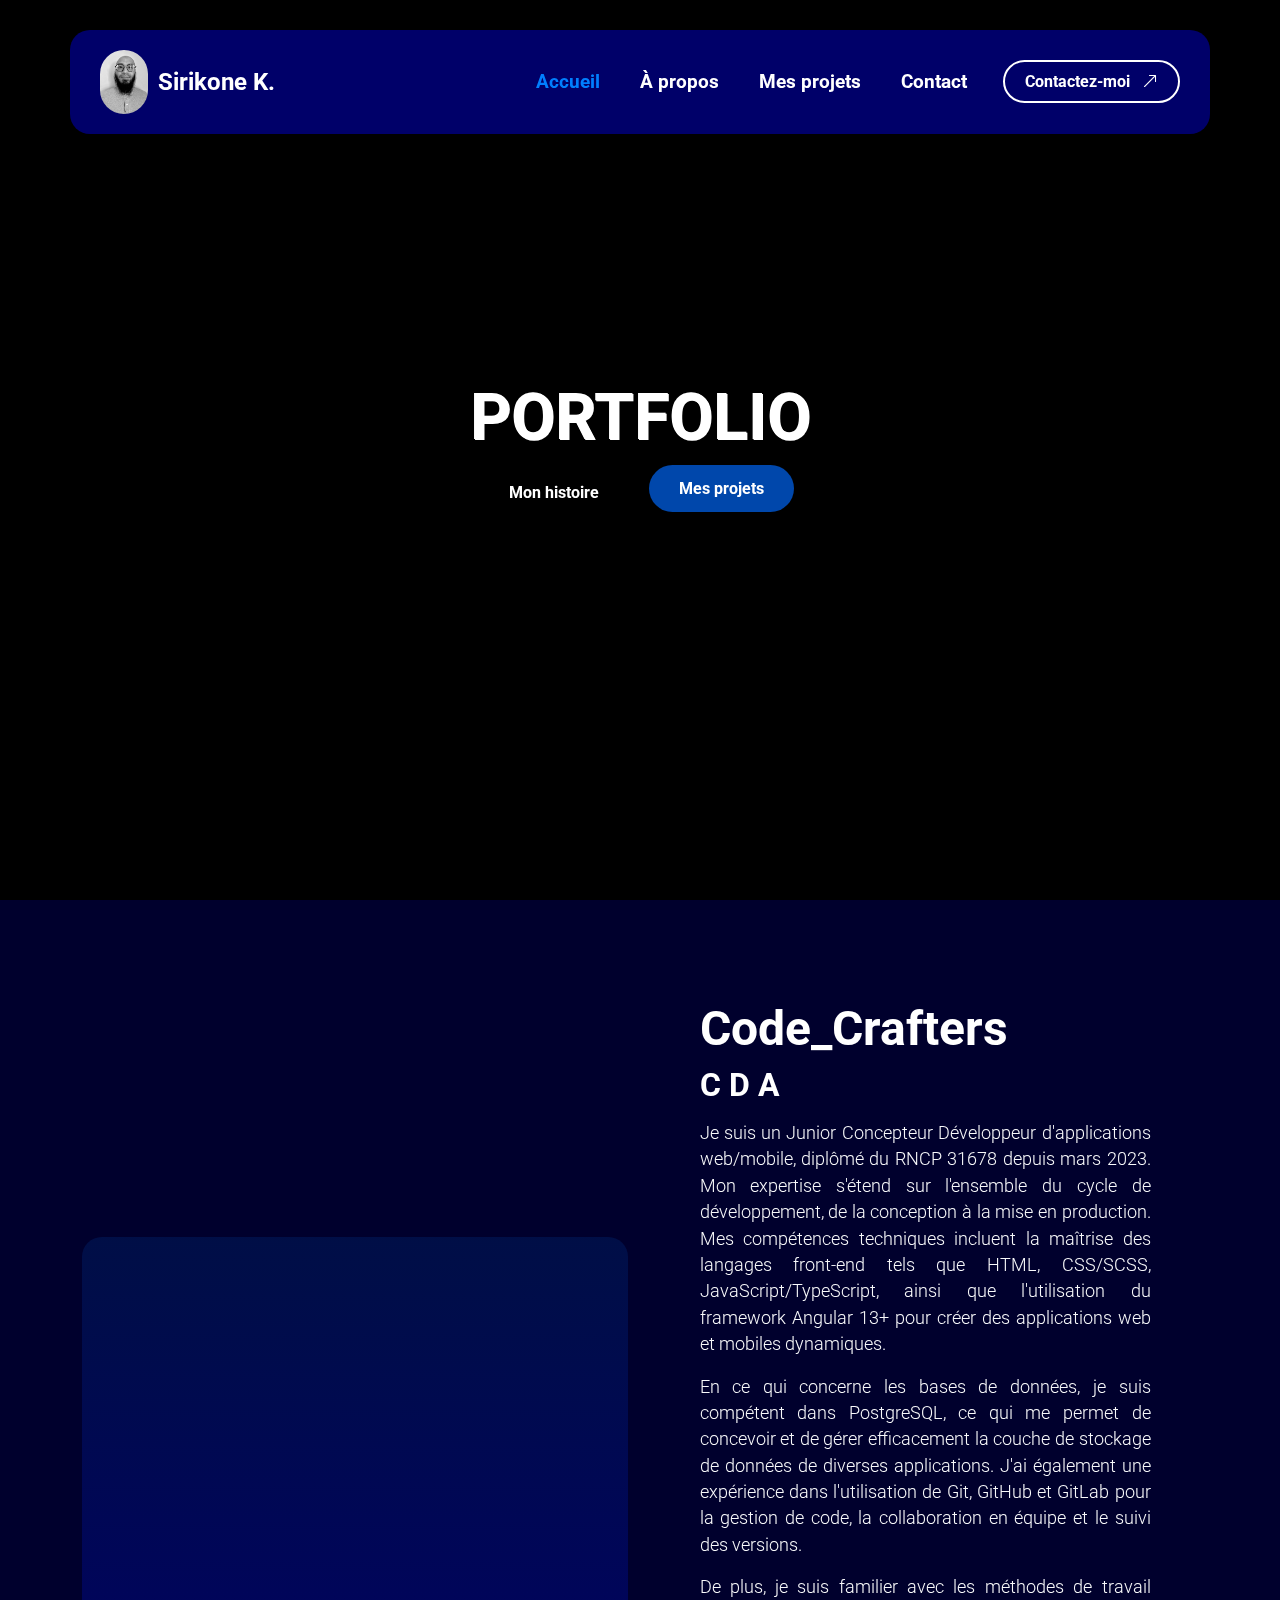
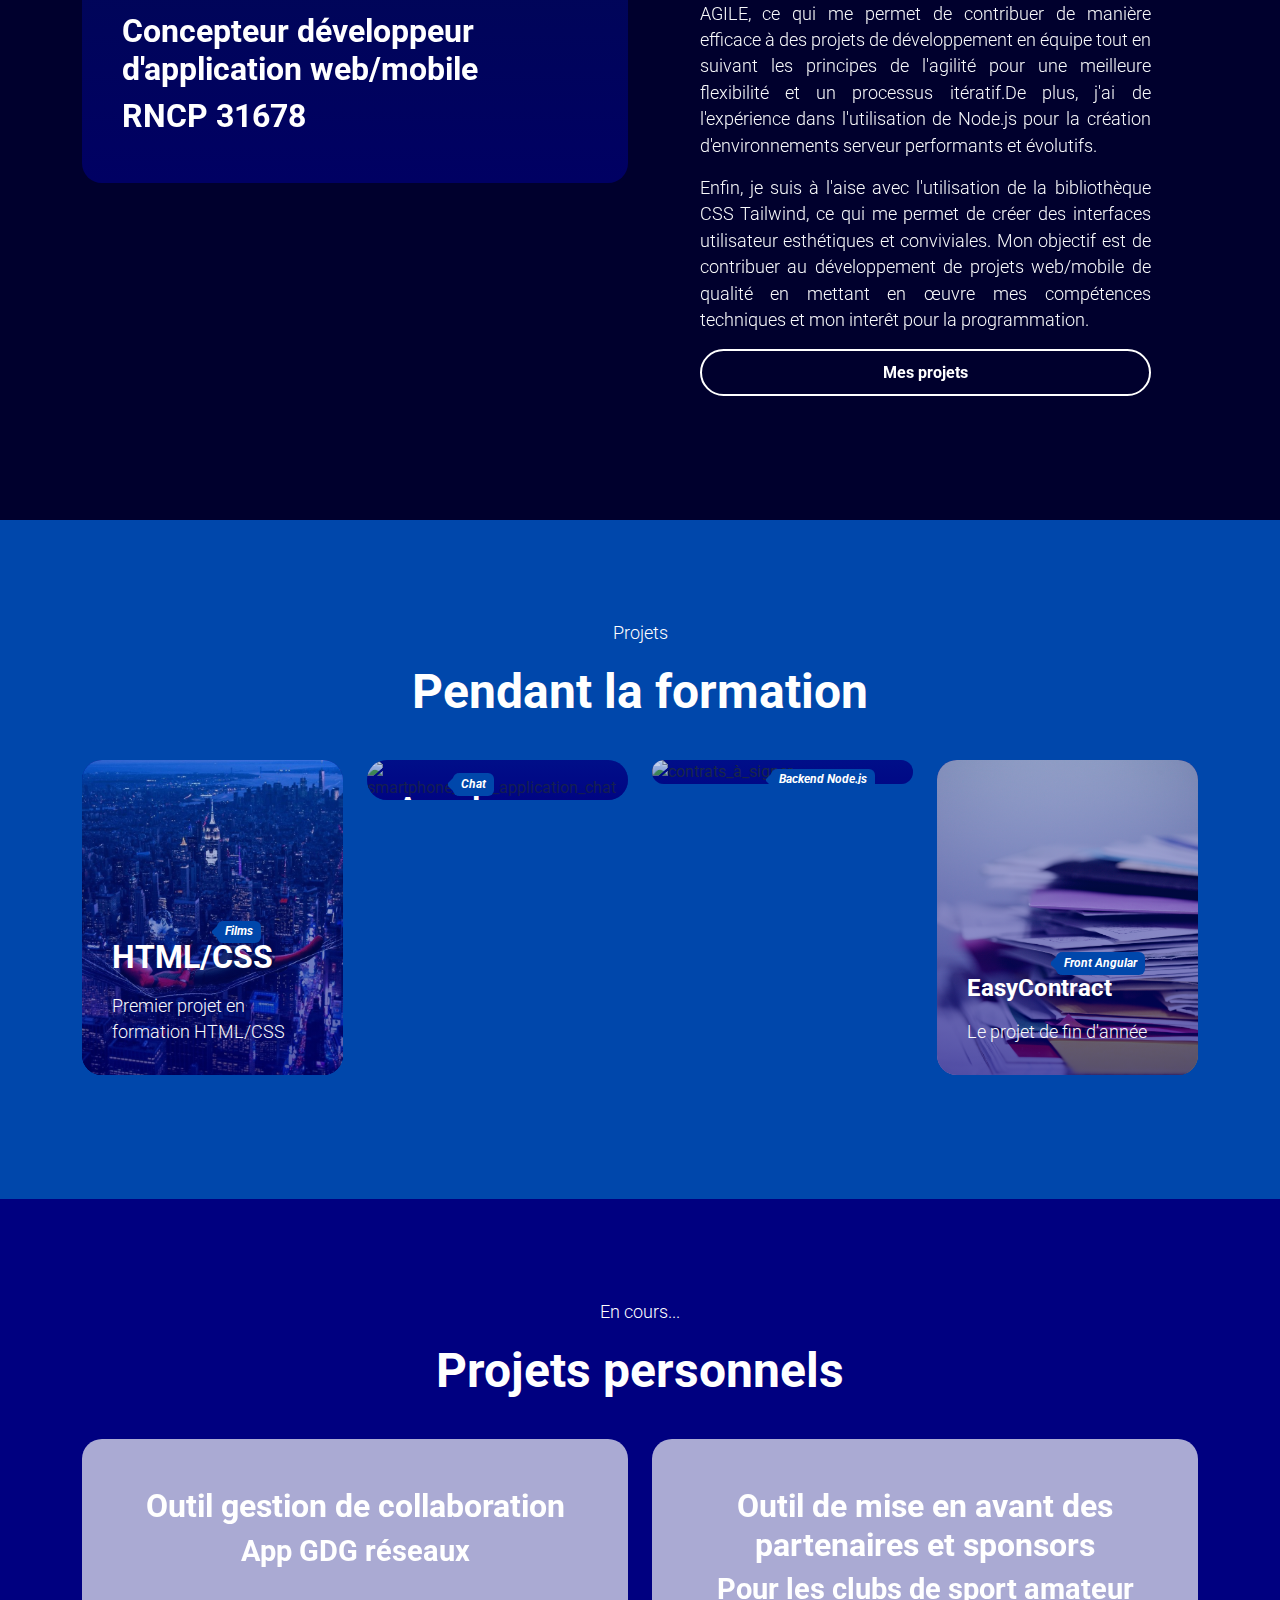
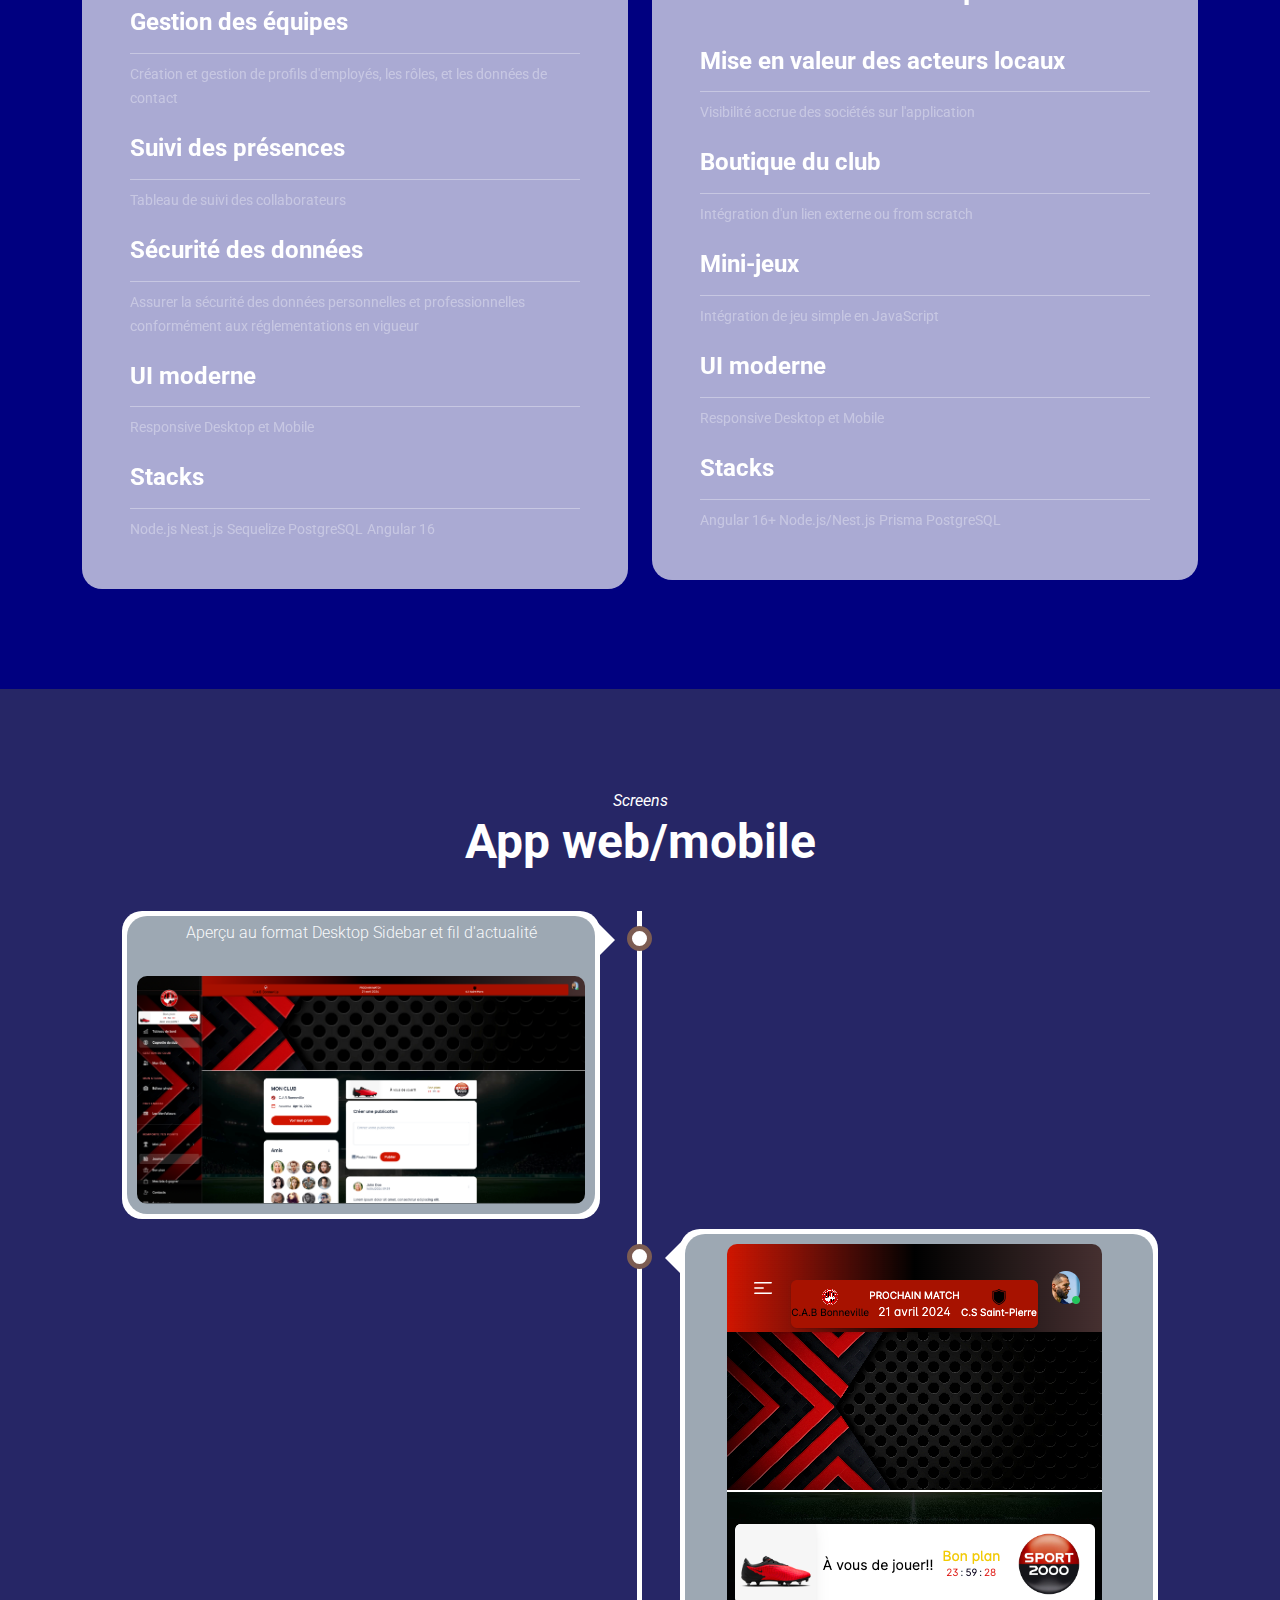
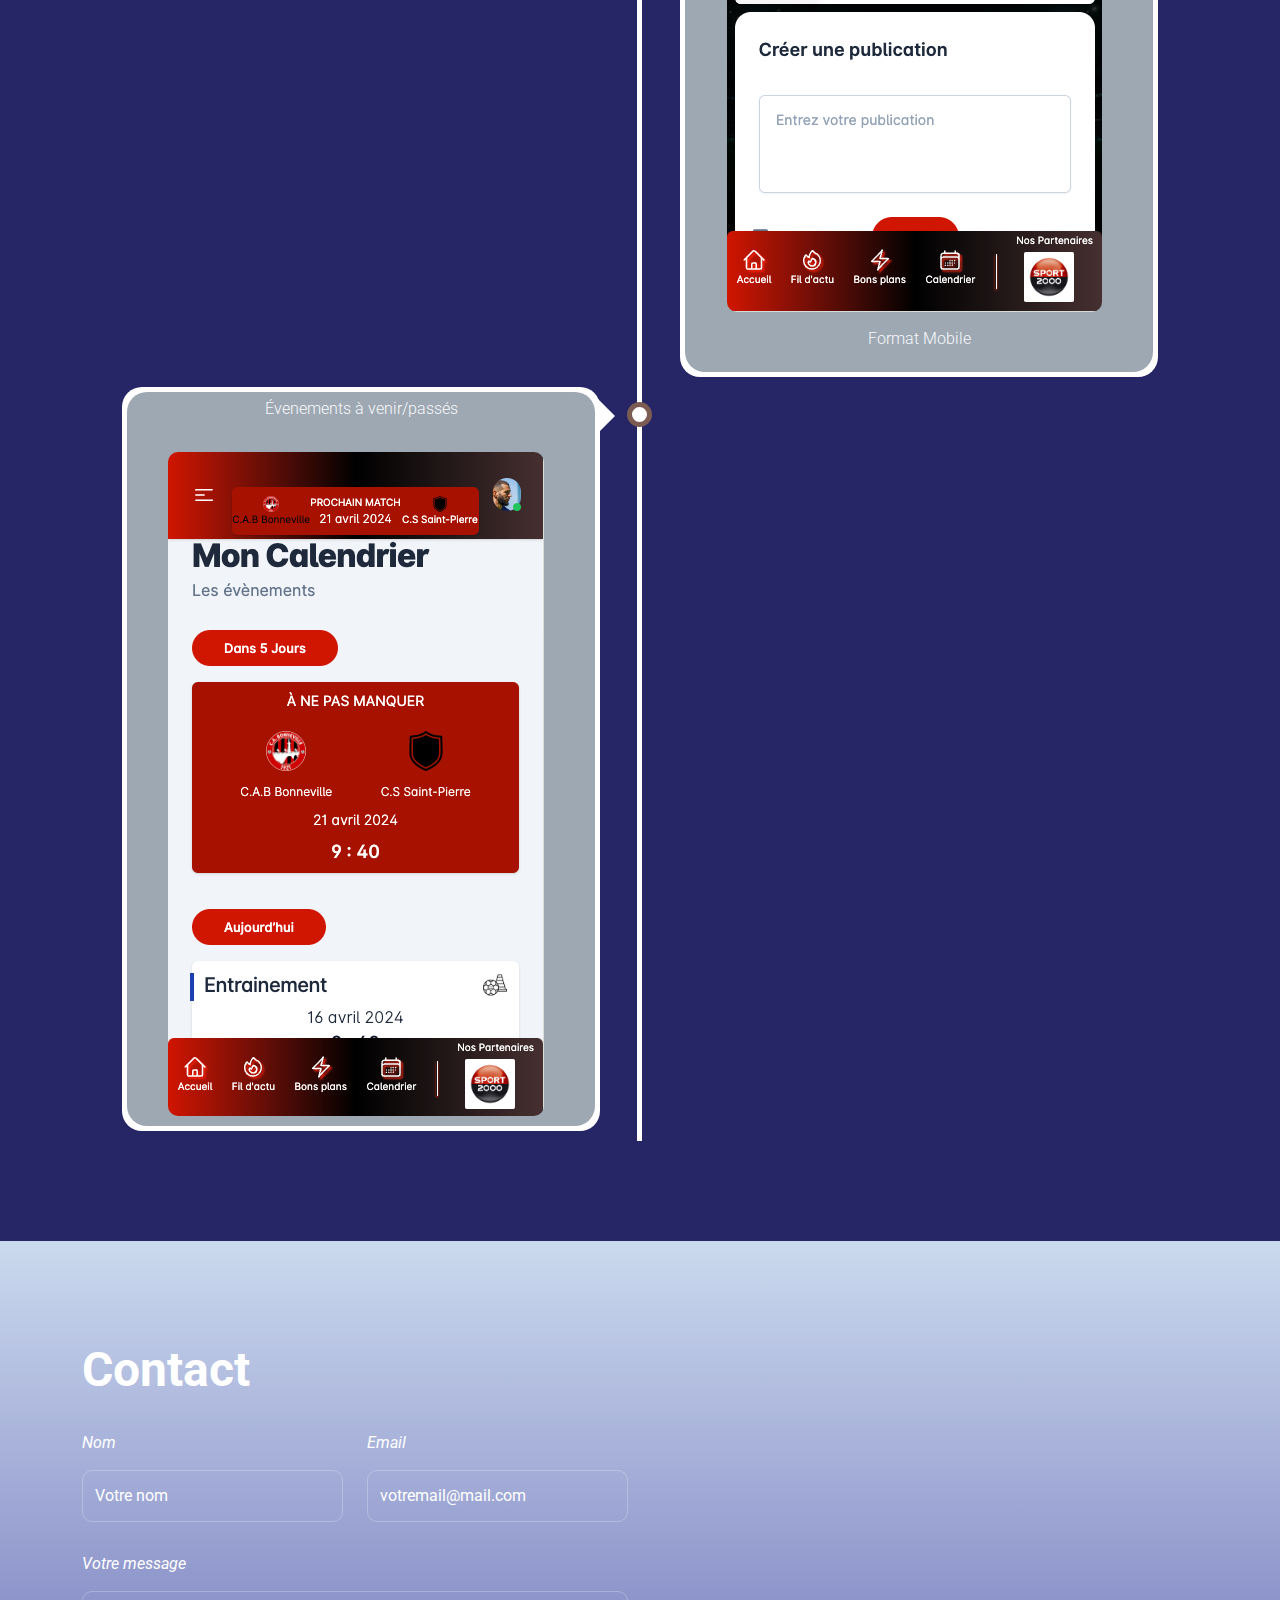
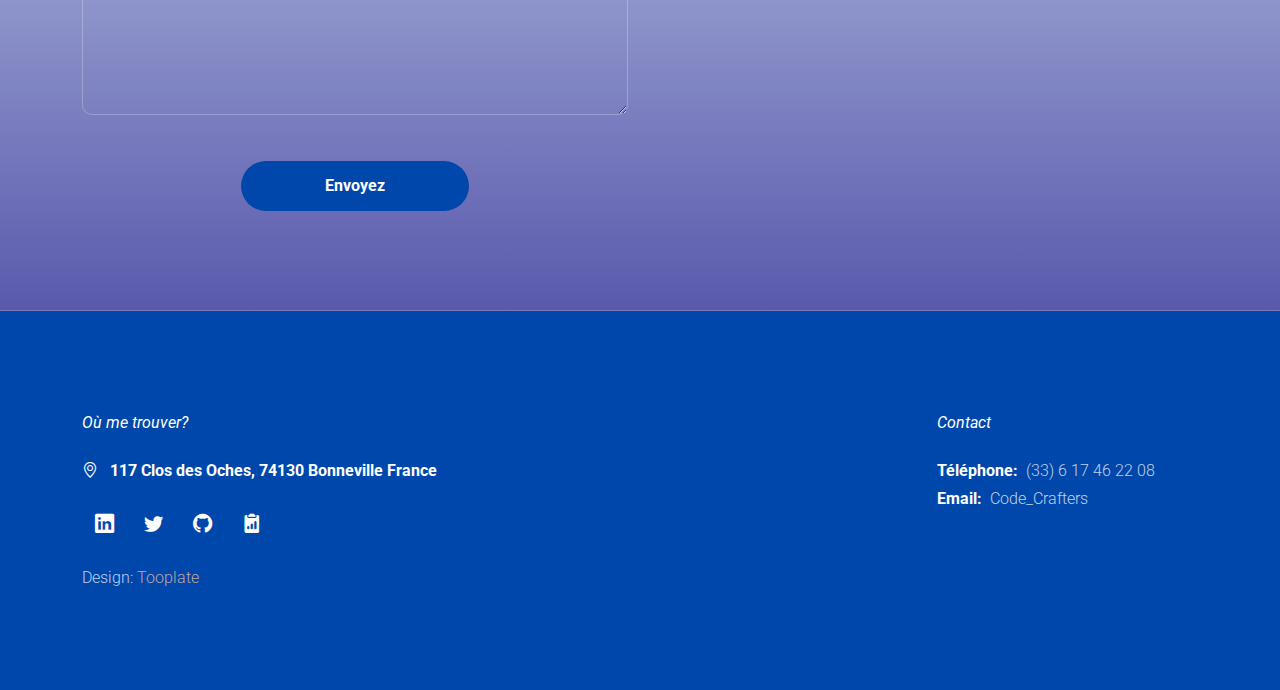
==== commit 843519ff: "modif src img screens" ====
--- a/index.html
+++ b/index.html
@@ -485,7 +485,7 @@
                                         <p>Aperçu au format Desktop Sidebar et fil d'actualité</p>
                                     </div>
                                     <div class="reviews-block-image-wrap d-flex align-items-center">
-                                        <img src="images/Capture d’écran 2024-04-16 à 09.39.41.png"
+                                        <img src="images/Capturecran2024-04-16-09.39.41.png"
                                             class="reviews-block-image img-fluid " alt="screenshots">
                                     </div>
 
@@ -497,7 +497,7 @@
                             <div class="timeline-content">
                                 <div class="reviews-block">
                                     <div class="reviews-block-image-wrap d-flex align-items-center">
-                                        <img src="images/Capture d’écran 2024-04-16 à 09.40.47.png"
+                                        <img src="images/Capturecran2024-04-16-09.40.47.png"
                                             class="reviews-block-image img-fluid" alt="">
 
                                     </div>
@@ -518,7 +518,7 @@
                                         <p>Évenements à venir/passés</p>
                                     </div>
                                     <div class="reviews-block-image-wrap d-flex align-items-center">
-                                        <img src="images/Capture d’écran 2024-04-16 à 09.41.18.png"
+                                        <img src="images/Capturecran2024-04-16-09.41.18.png"
                                             class="reviews-block-image img-fluid" alt="">
 
 
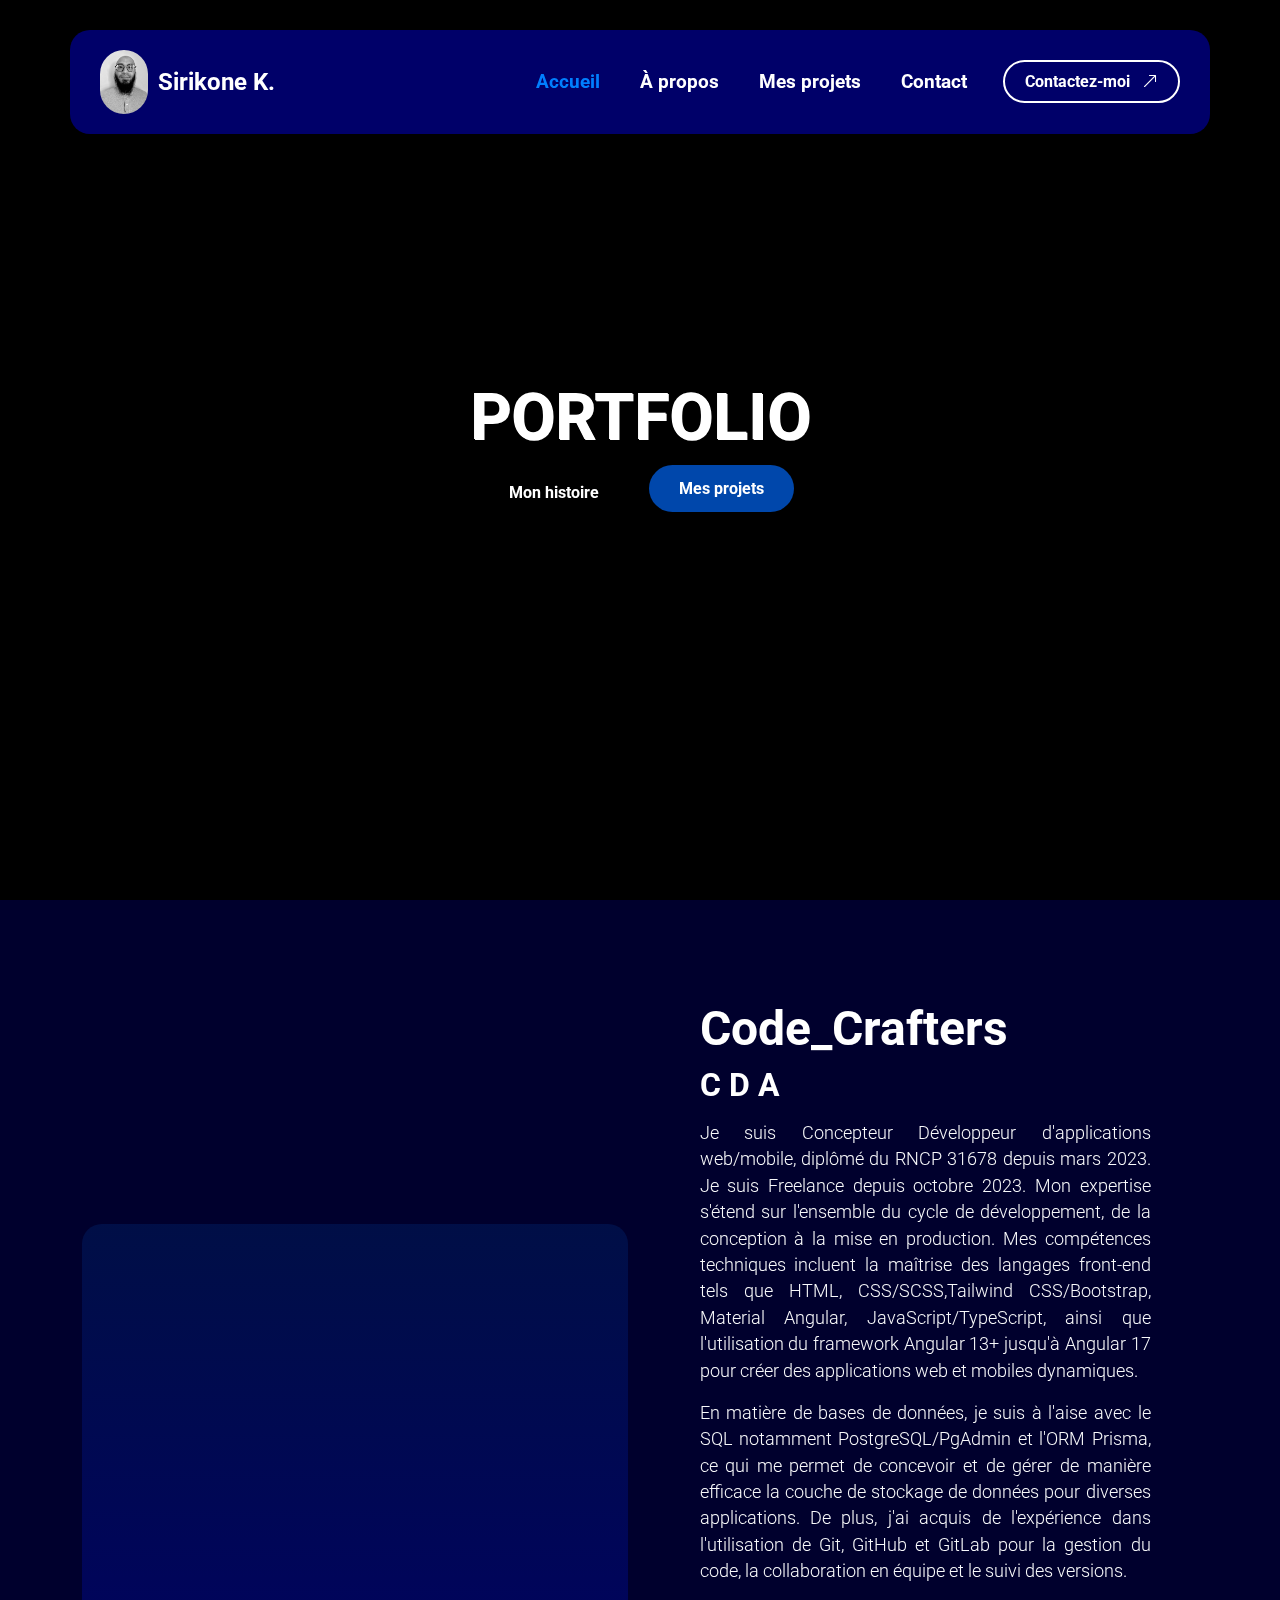
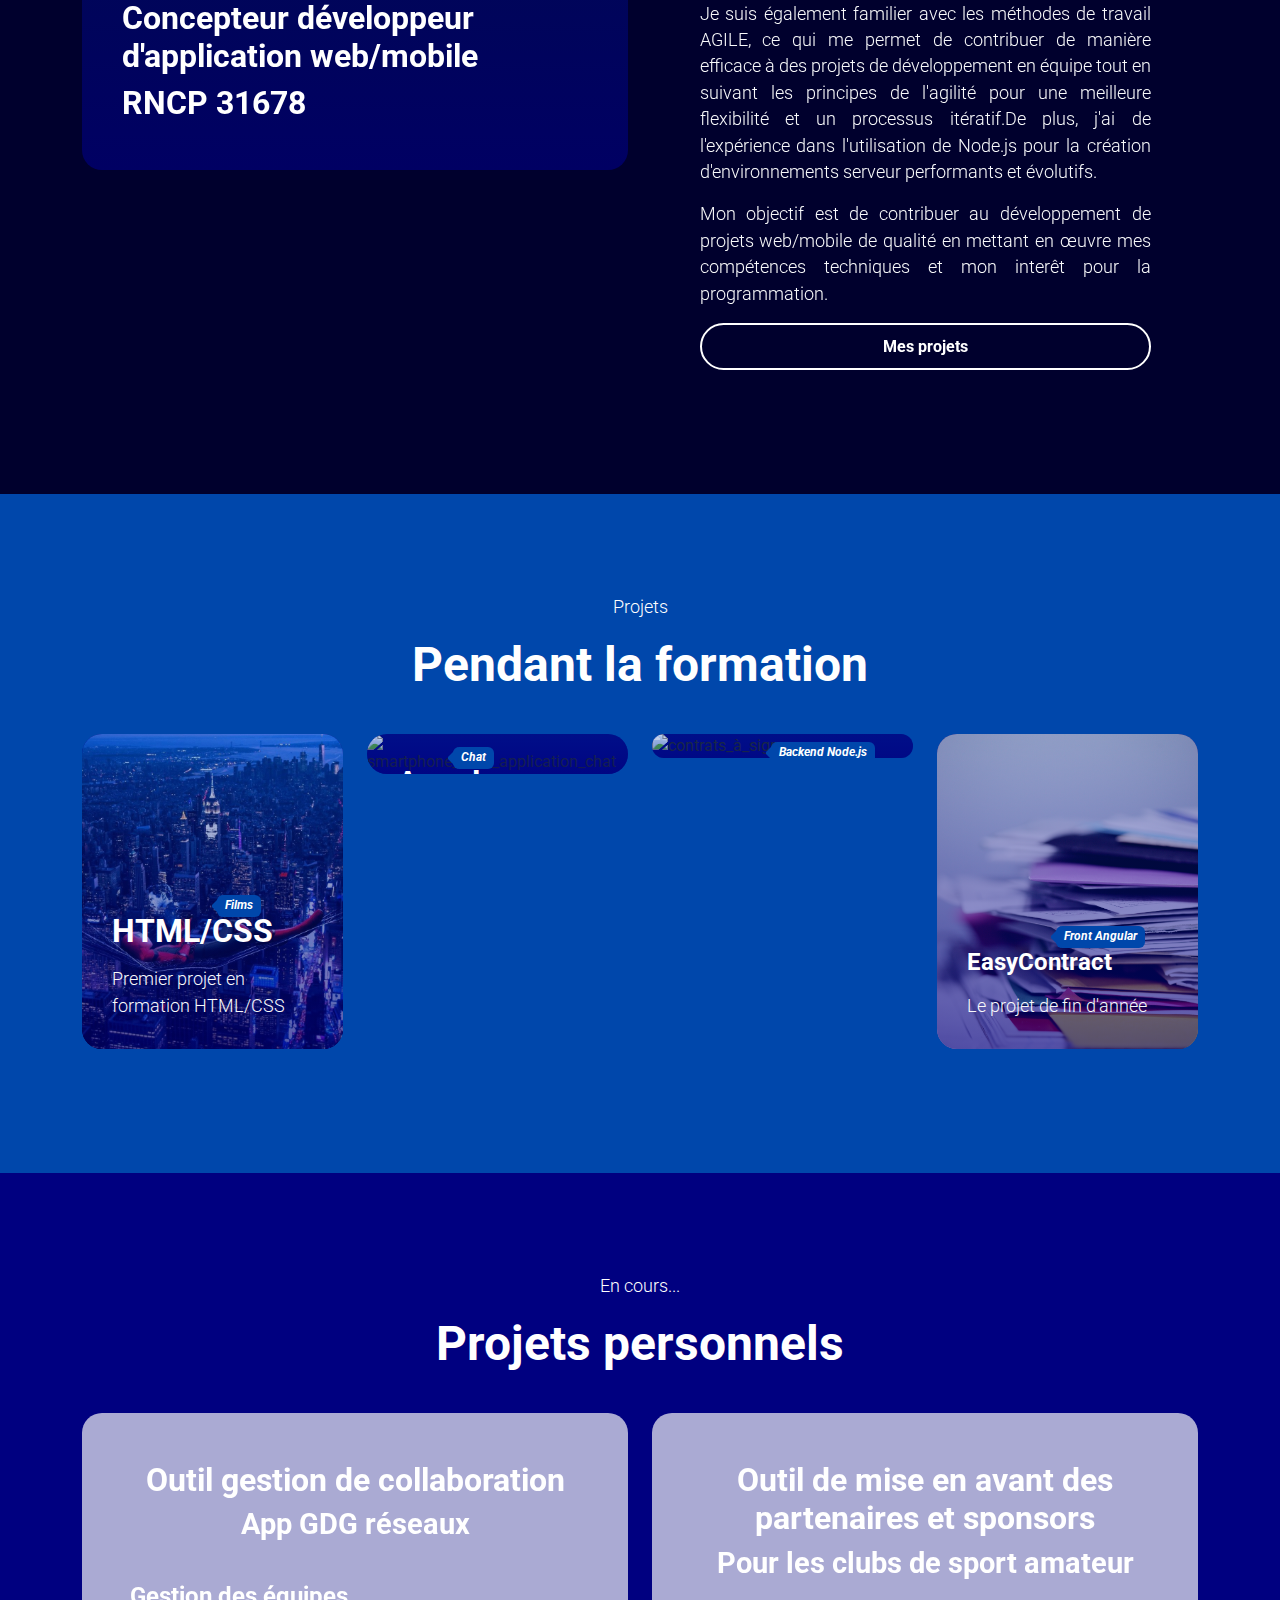
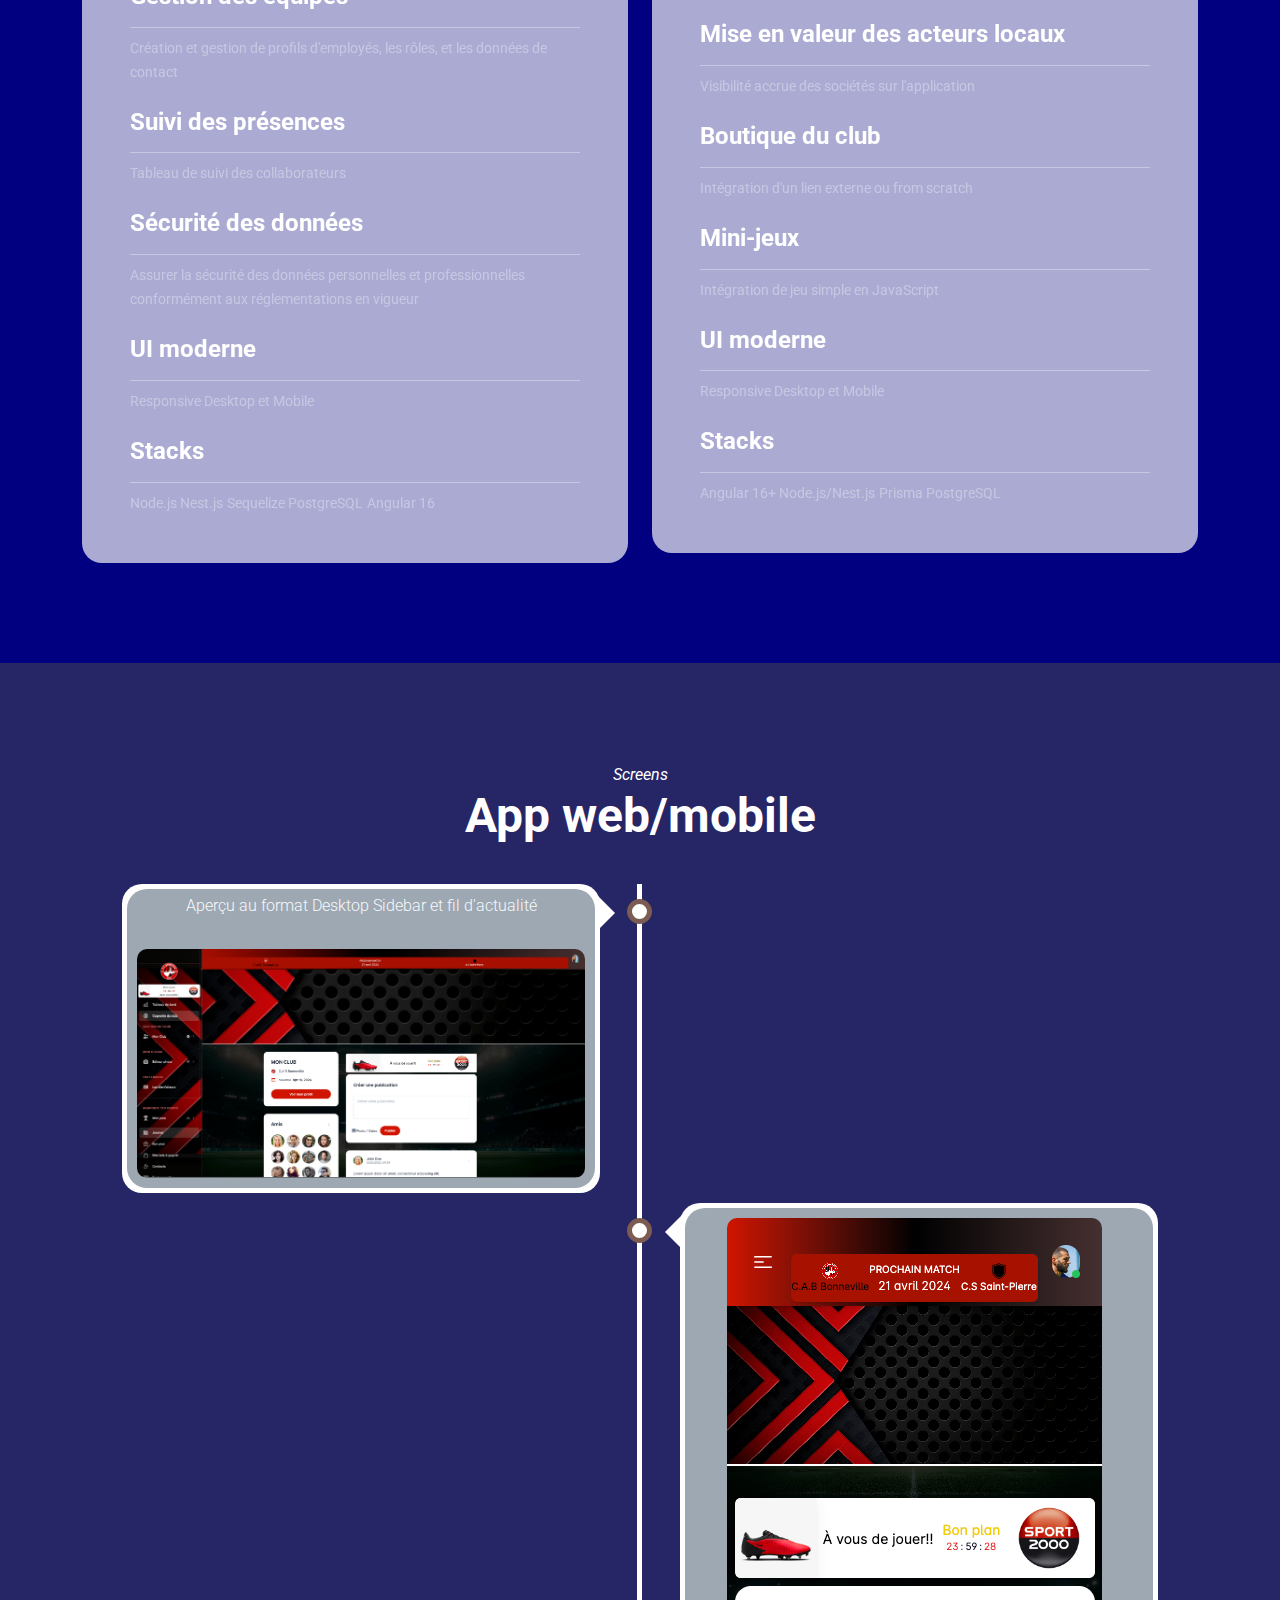
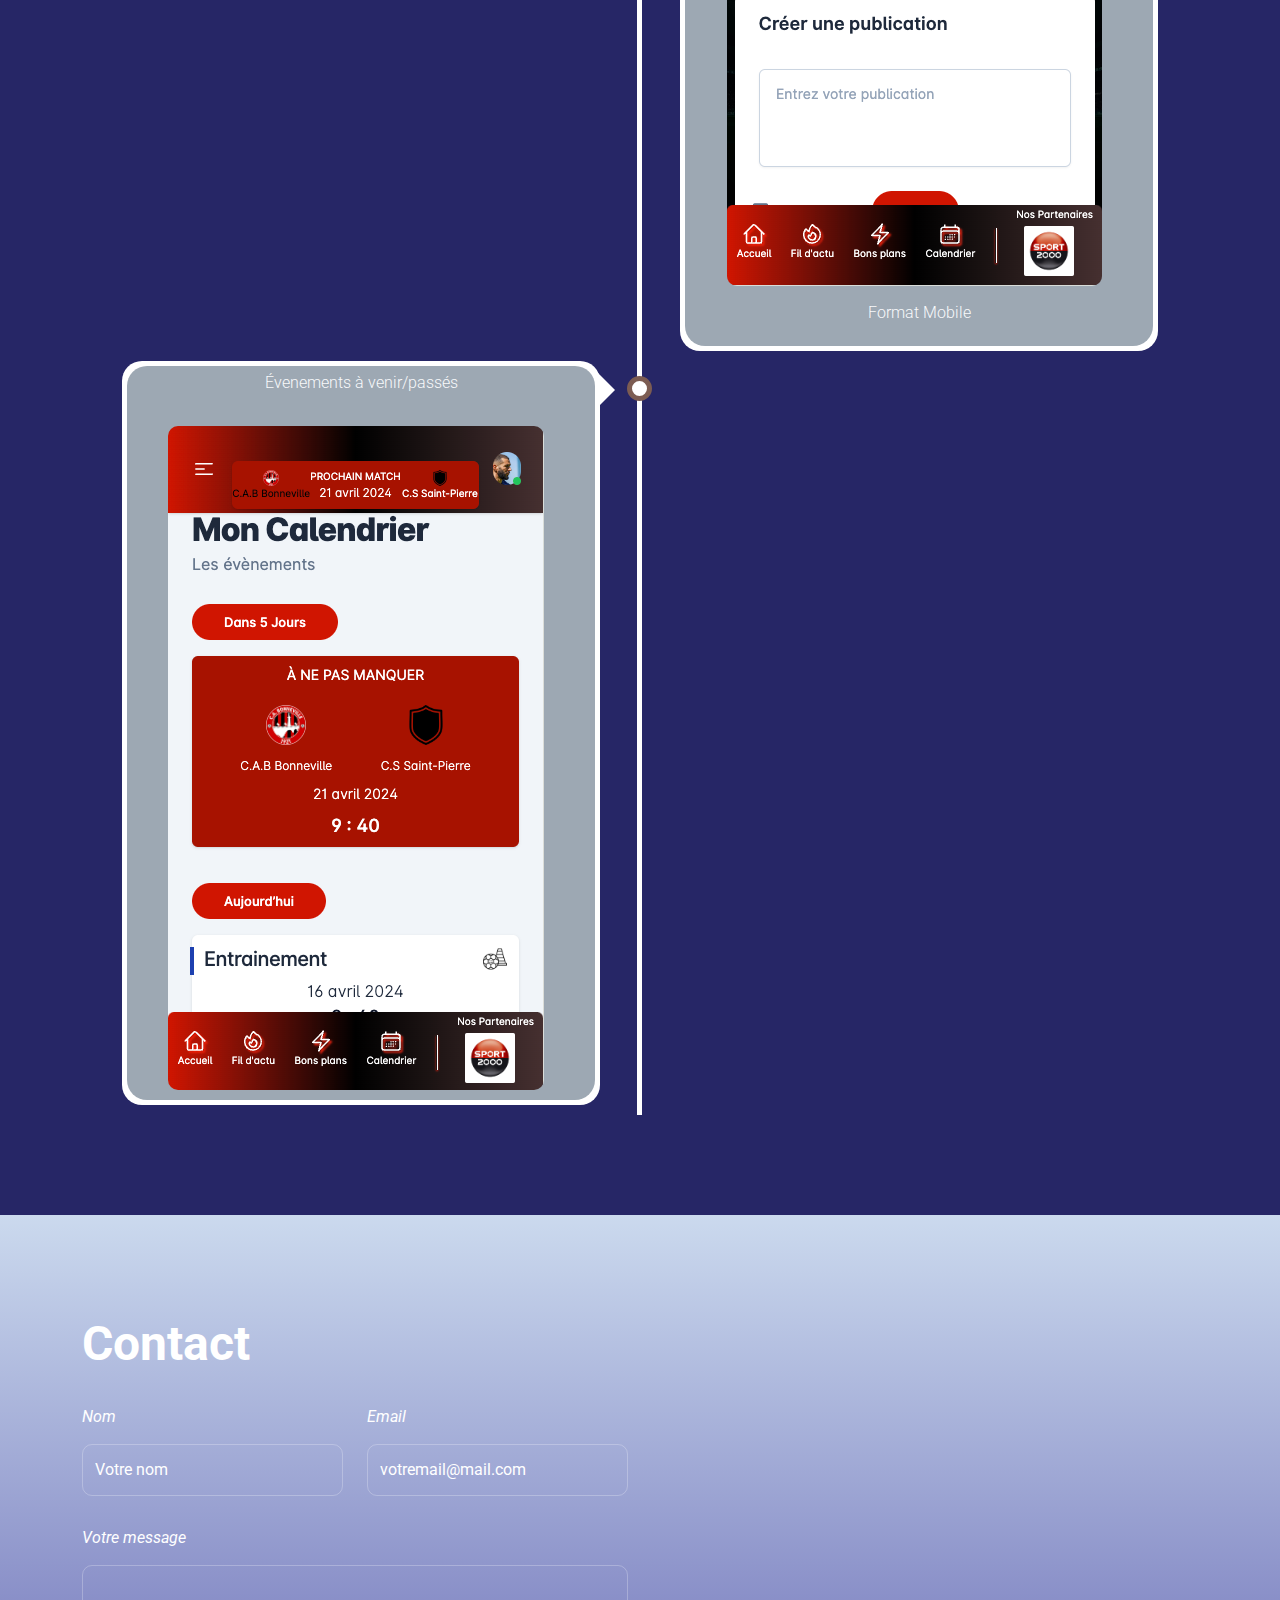
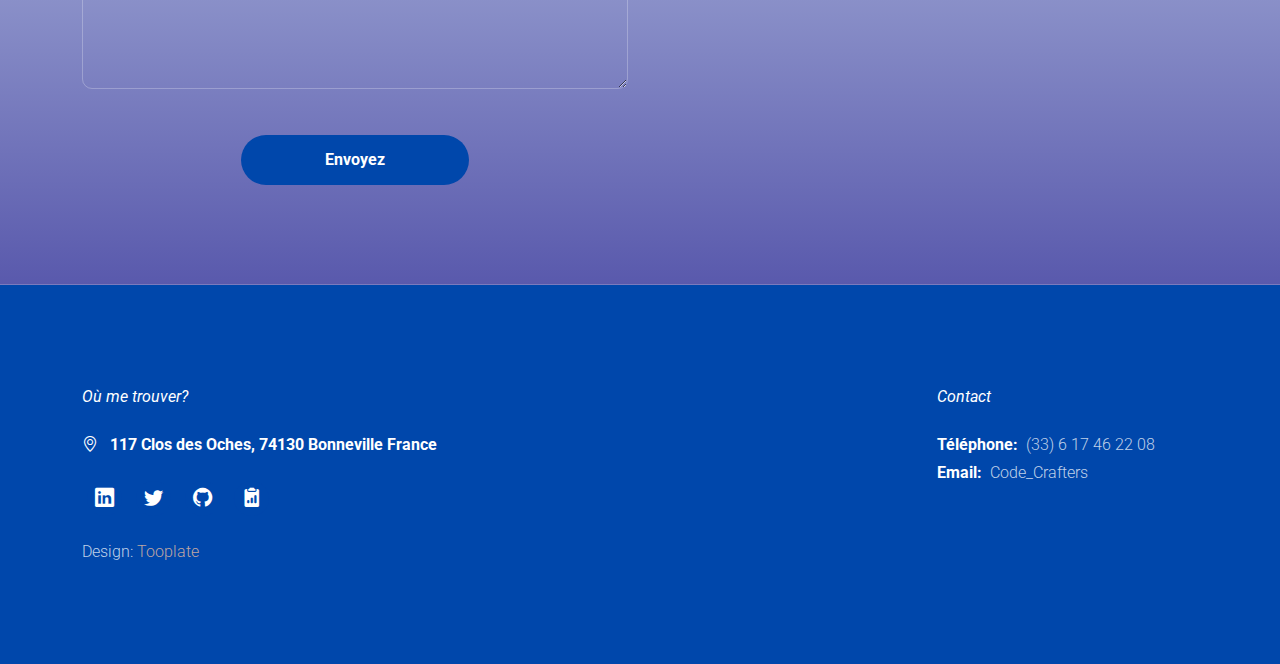
==== commit b31aee0d: "Update index.html" ====
--- a/index.html
+++ b/index.html
@@ -151,23 +151,22 @@
 
                         <h4 class="text-white mb-3">C D A</h4>
 
-                        <p class="bio">Je suis un Junior Concepteur Développeur d'applications web/mobile, diplômé du
-                            RNCP 31678 depuis mars 2023. Mon expertise s'étend sur l'ensemble du cycle de développement,
+                        <p class="bio">Je suis Concepteur Développeur d'applications web/mobile, diplômé du
+                            RNCP 31678 depuis mars 2023. Je suis Freelance depuis octobre 2023. Mon expertise s'étend sur l'ensemble du cycle de développement,
                             de la conception à la mise en production. Mes compétences techniques incluent la maîtrise
-                            des langages front-end tels que HTML, CSS/SCSS, JavaScript/TypeScript, ainsi que
-                            l'utilisation du framework Angular 13+ pour créer des applications web et mobiles dynamiques.
+                            des langages front-end tels que HTML, CSS/SCSS,Tailwind CSS/Bootstrap, Material Angular, JavaScript/TypeScript, ainsi que
+                            l'utilisation du framework Angular 13+ jusqu'à Angular 17 pour créer des applications web et mobiles dynamiques.
                         </p>
 
                         <p class="bio">
 
-                            En ce qui concerne les bases de données, je suis compétent dans PostgreSQL, ce qui me permet
-                            de concevoir et de gérer efficacement la couche de stockage de données de diverses
-                            applications. J'ai également une expérience dans l'utilisation de Git, GitHub et GitLab pour
-                            la gestion de code, la collaboration en équipe et le suivi des versions.
+                
+
+En matière de bases de données, je suis à l'aise avec le SQL notamment PostgreSQL/PgAdmin et l'ORM Prisma, ce qui me permet de concevoir et de gérer de manière efficace la couche de stockage de données pour diverses applications. De plus, j'ai acquis de l'expérience dans l'utilisation de Git, GitHub et GitLab pour la gestion du code, la collaboration en équipe et le suivi des versions.
                         </p>
                         <p class="bio">
 
-                            De plus, je suis familier avec les méthodes de travail AGILE, ce qui me permet de contribuer
+                            Je suis également familier avec les méthodes de travail AGILE, ce qui me permet de contribuer
                             de manière efficace à des projets de développement en équipe tout en suivant les principes
                             de l'agilité pour une meilleure flexibilité et un processus itératif.De plus, j'ai de
                             l'expérience dans l'utilisation de Node.js pour la création d'environnements serveur
@@ -175,8 +174,7 @@
                         </p>
                         <p class="bio">
 
-                            Enfin, je suis à l'aise avec l'utilisation de la bibliothèque CSS Tailwind, ce qui me permet
-                            de créer des interfaces utilisateur esthétiques et conviviales. Mon objectif est de
+                            Mon objectif est de
                             contribuer au développement de projets web/mobile de qualité en mettant en œuvre mes
                             compétences techniques et mon interêt pour la programmation.
                         </p>
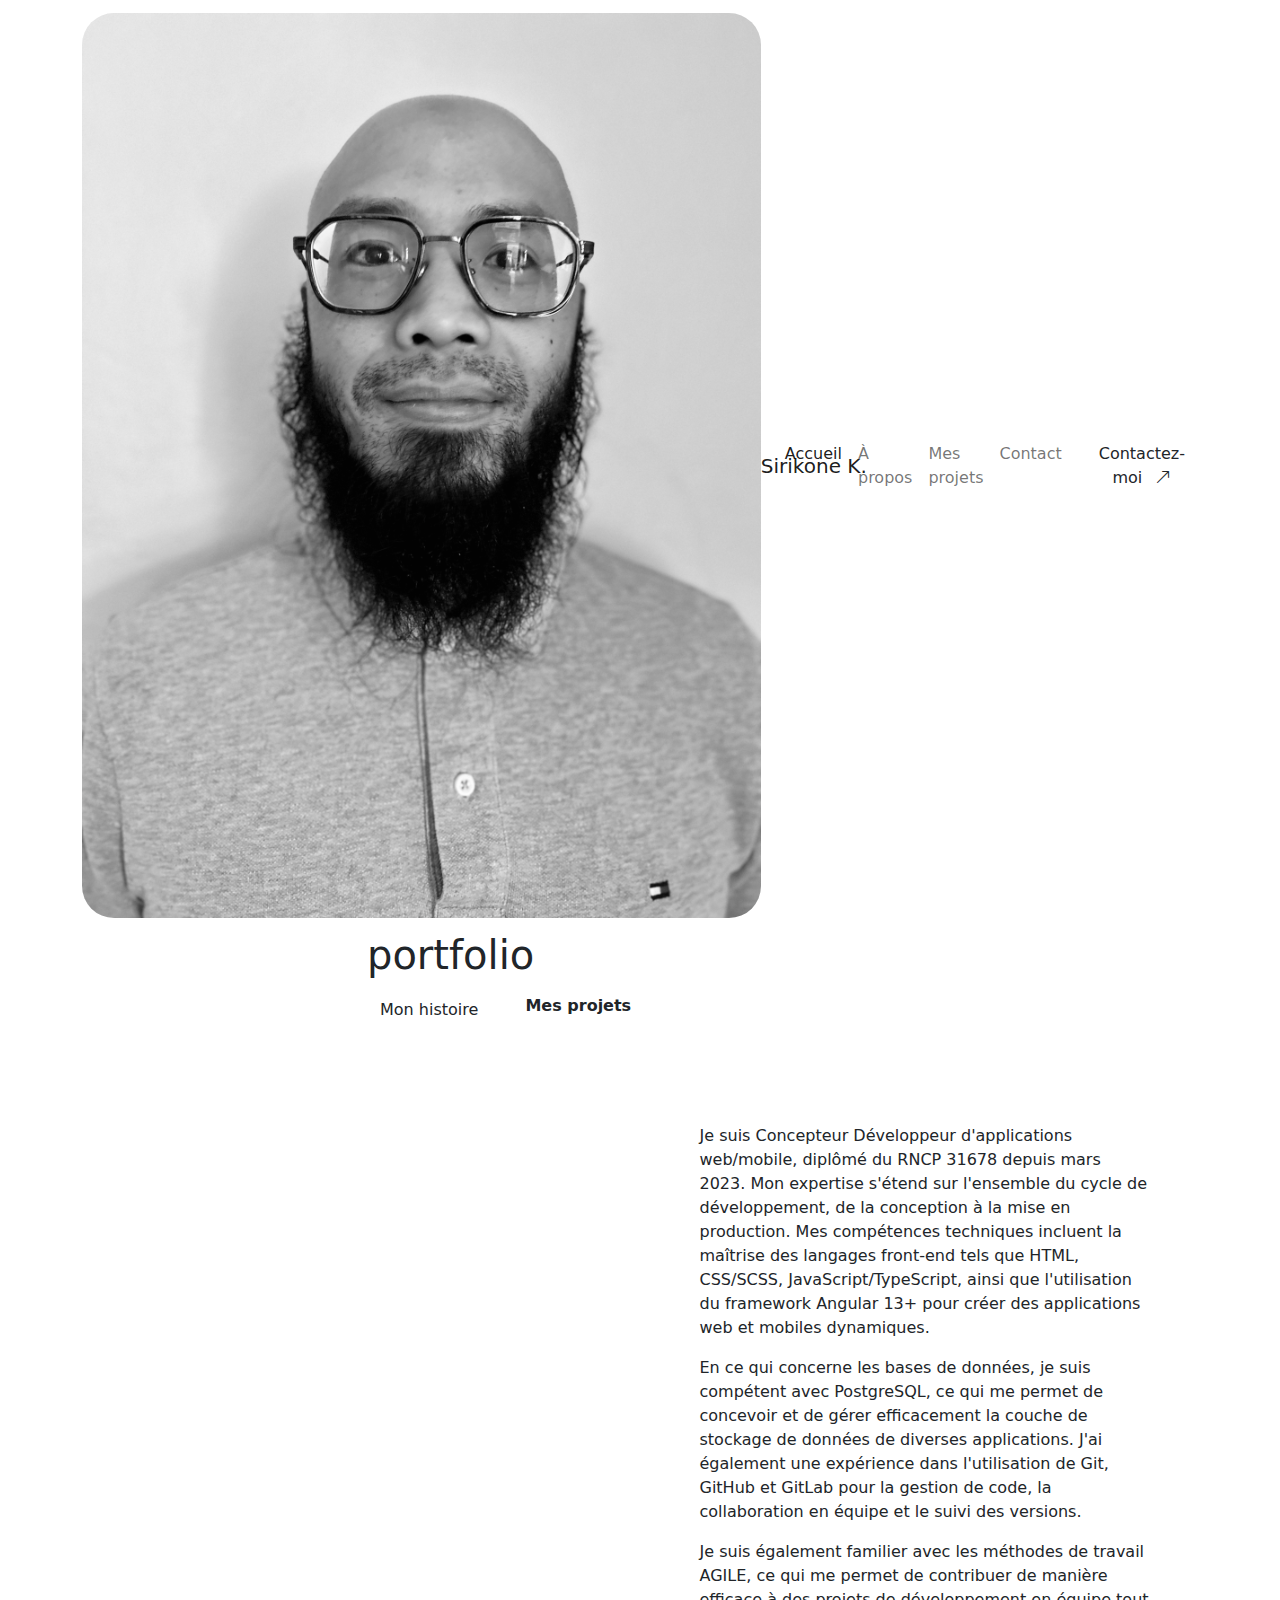
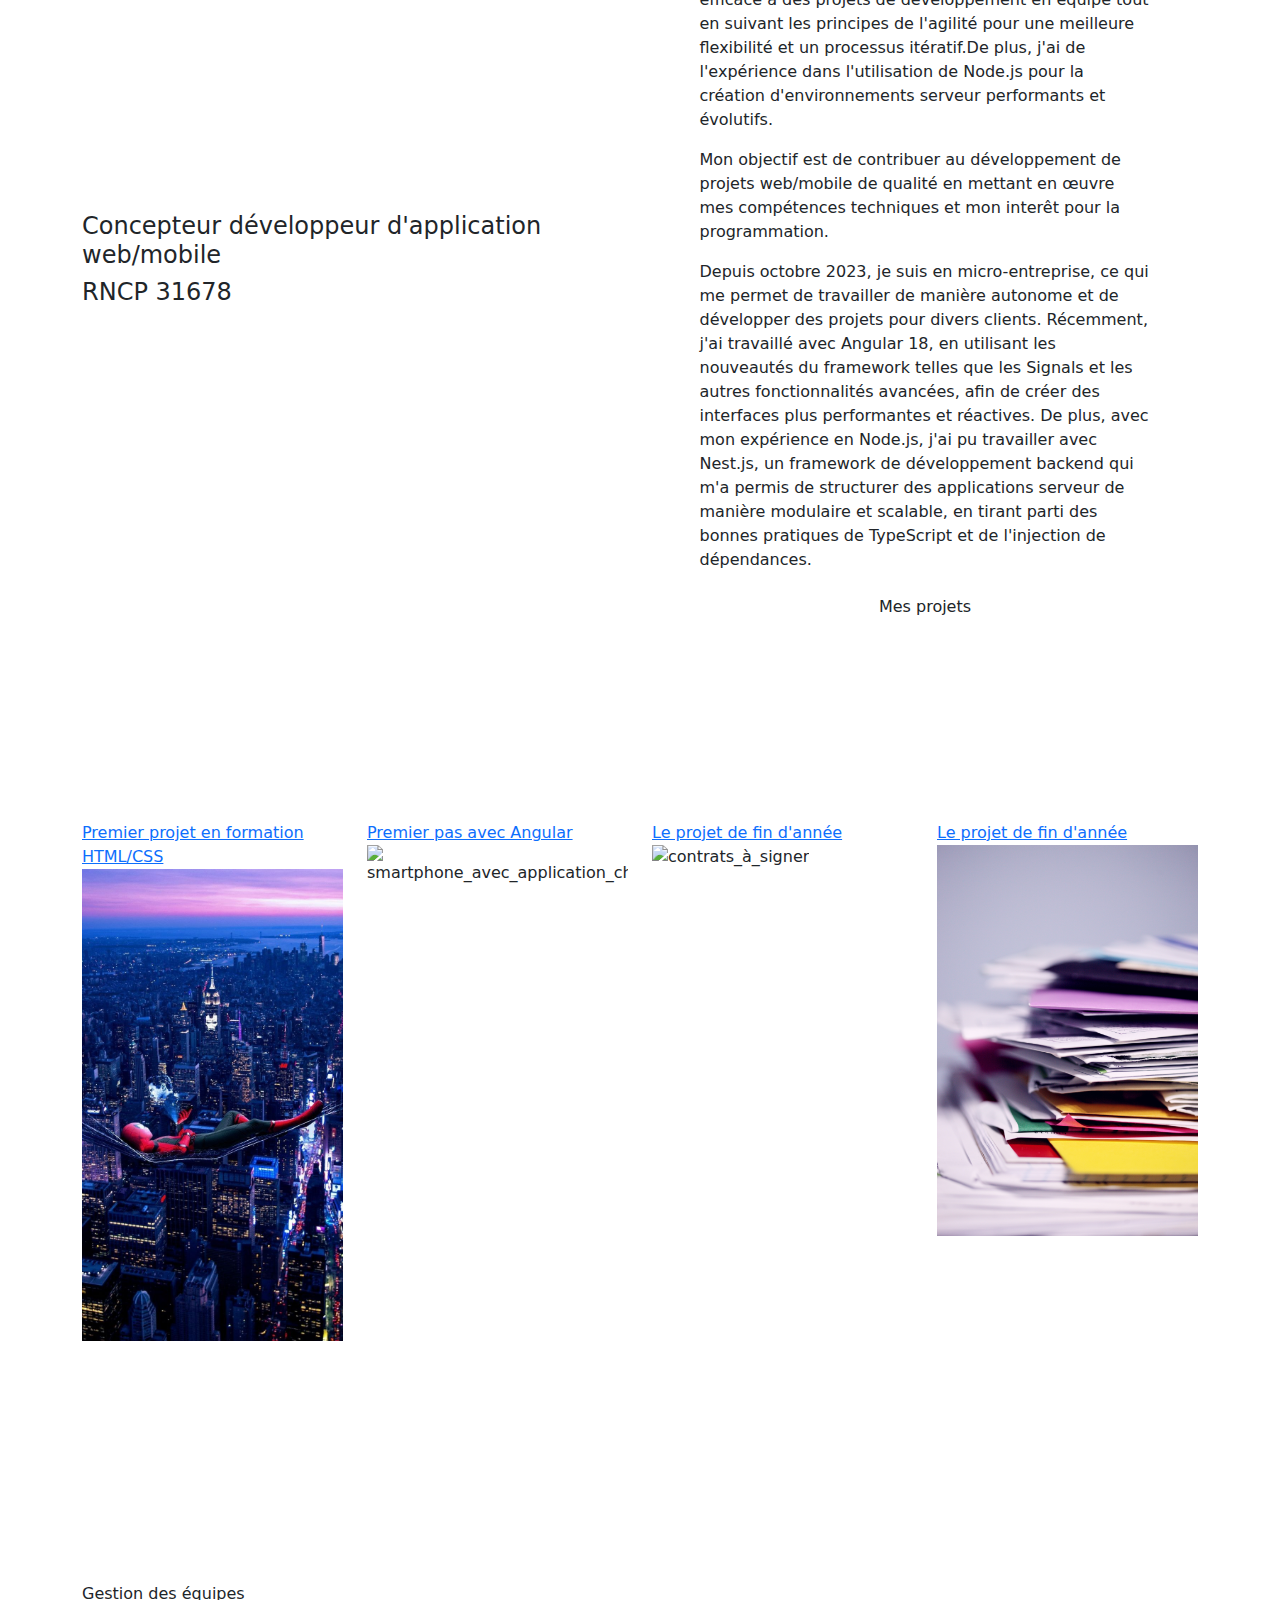
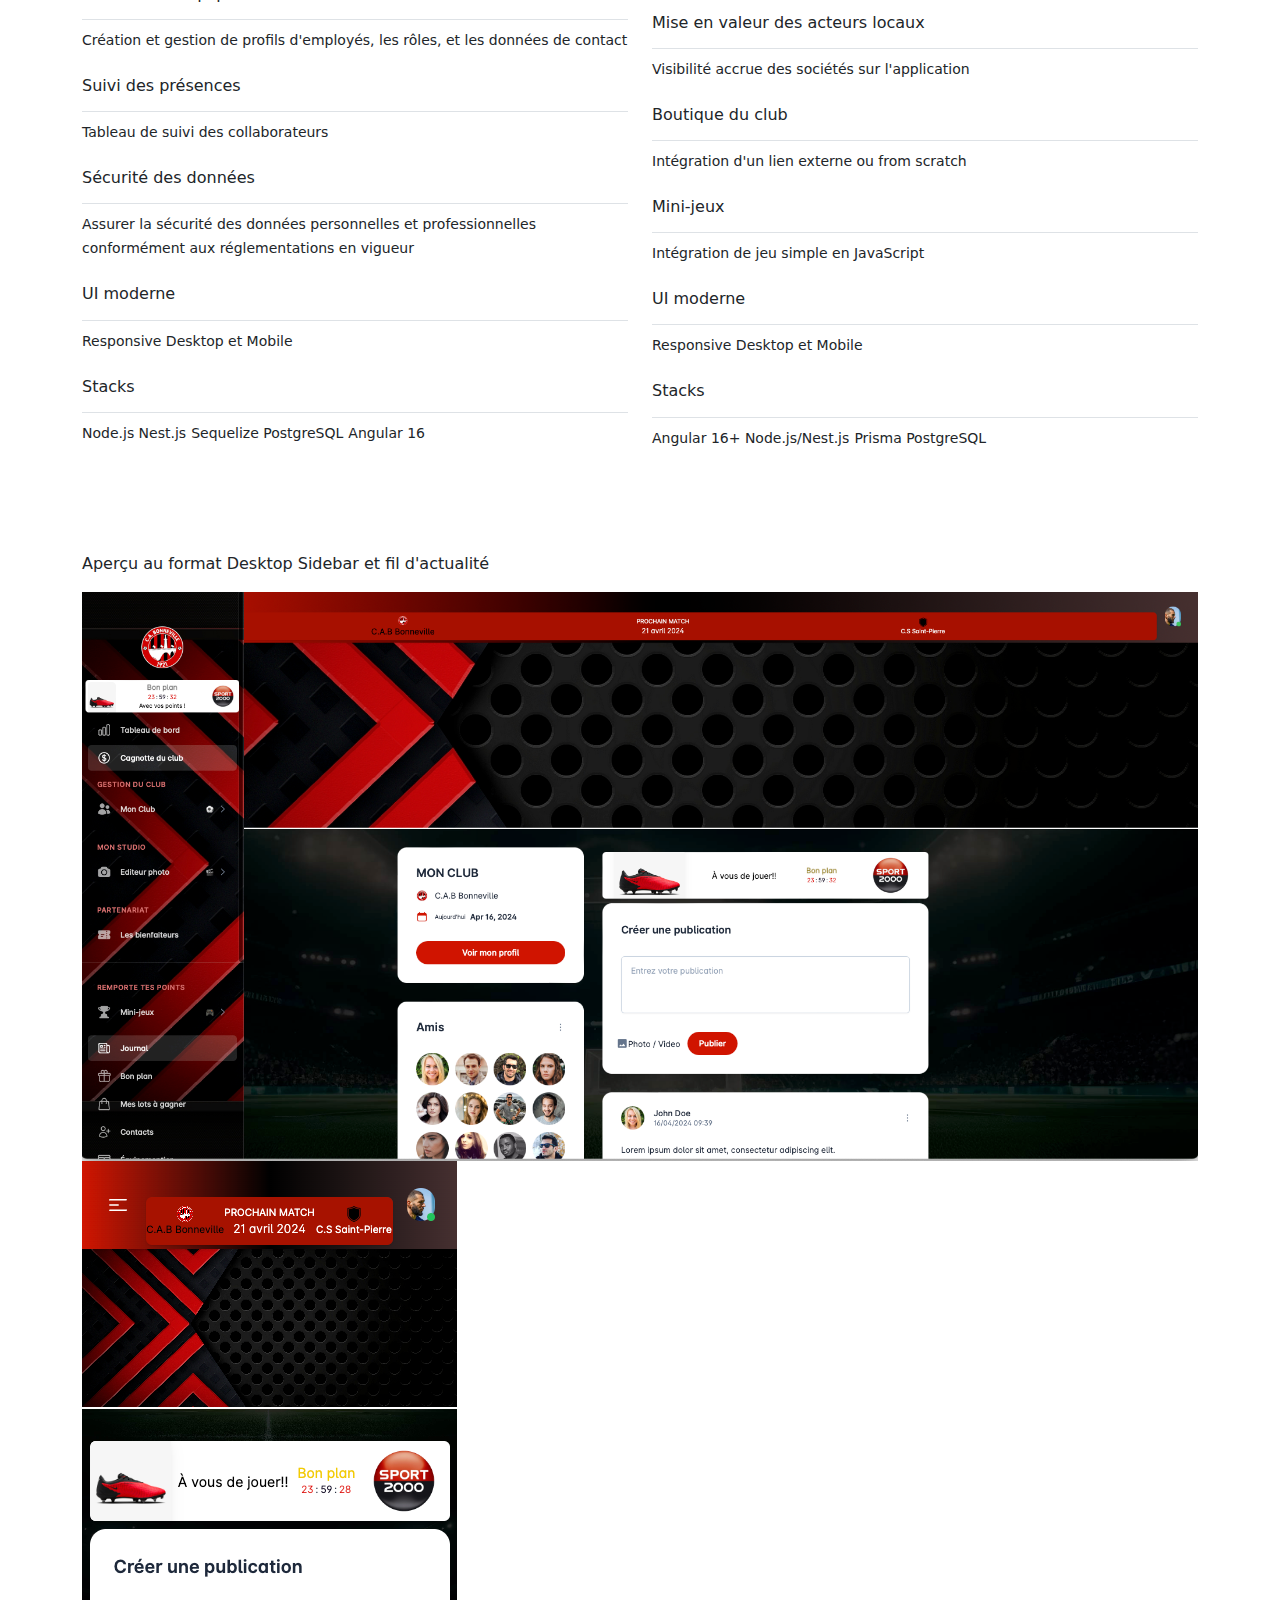
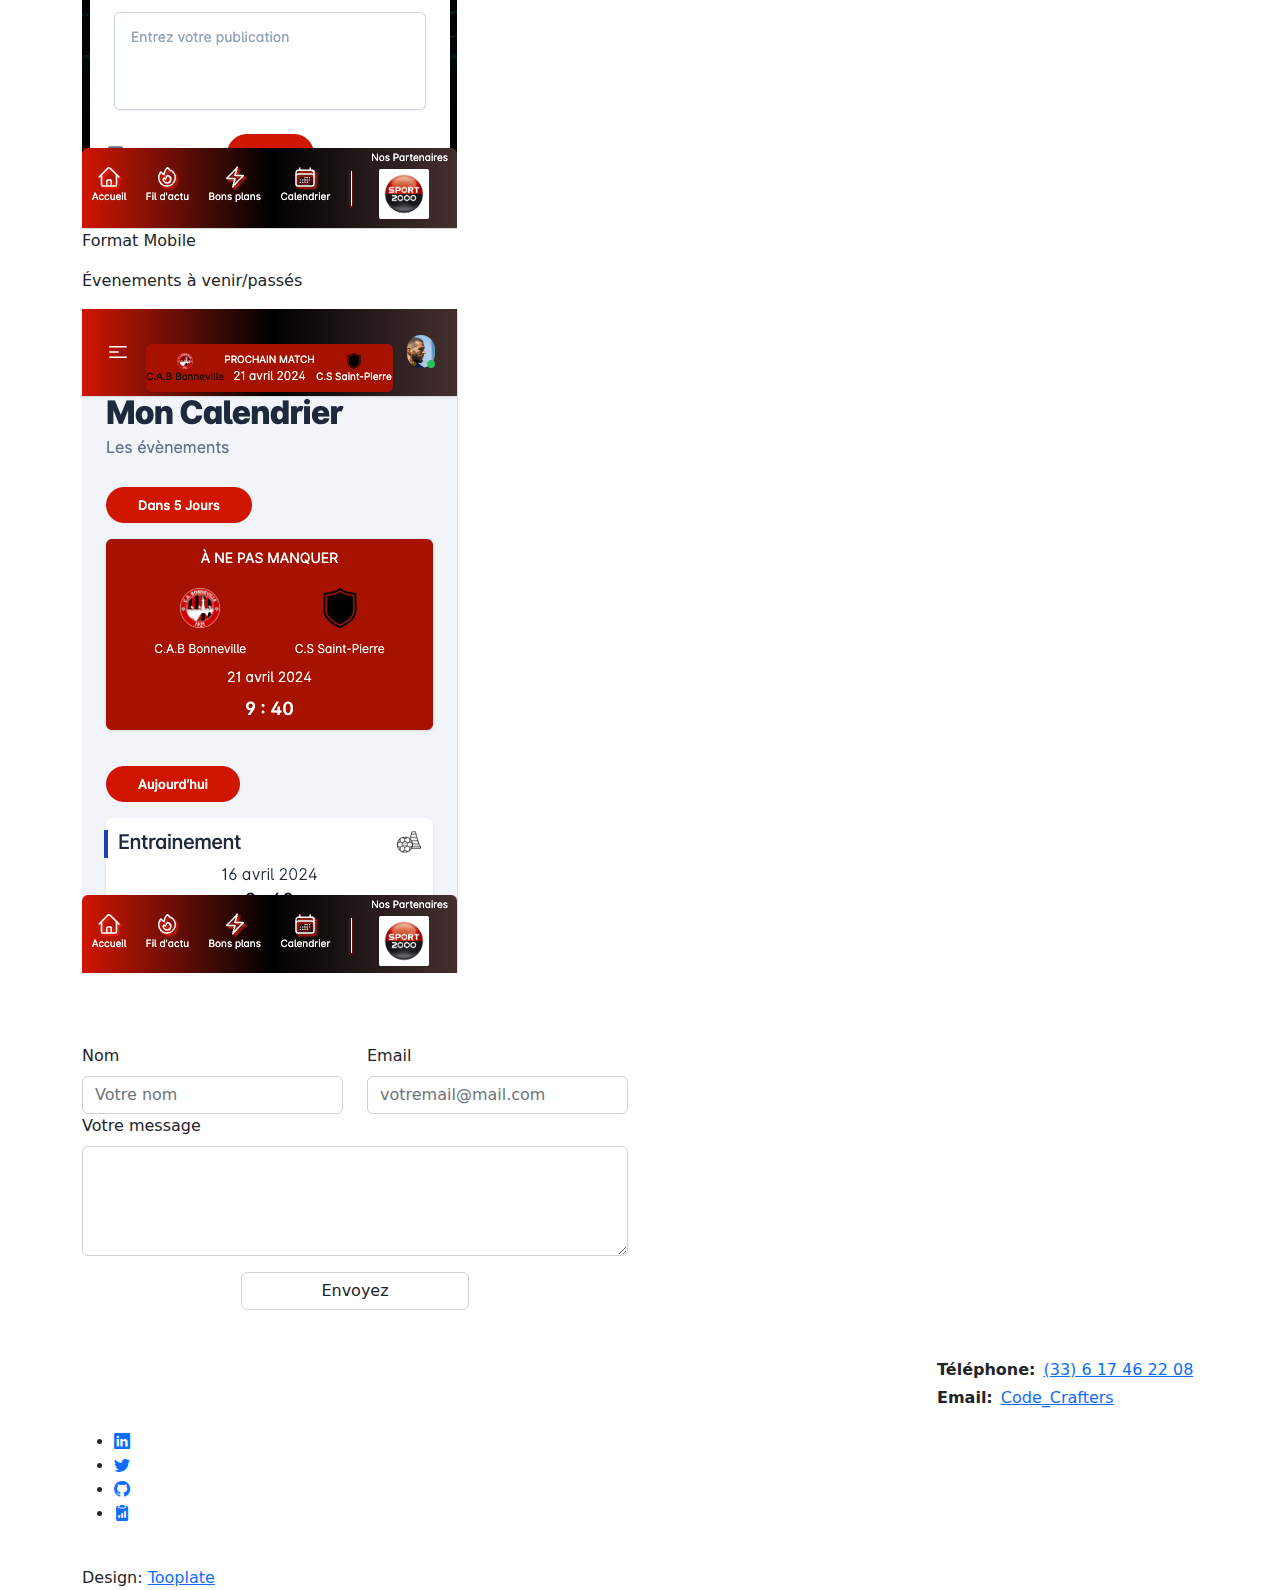
==== commit a49d5ed8: "Fusion:continue" ====
--- a/index.html
+++ b/index.html
@@ -19,6 +19,9 @@
     <link
         href="https://fonts.googleapis.com/css2?family=Roboto:ital,wght@0,200;0,400;0,600;0,700;1,200;1,700&display=swap"
         rel="stylesheet">
+    <link
+        href="https://fonts.googleapis.com/css2?family=Open+Sans:ital,wght@0,300..800;1,300..800&family=Poppins:ital,wght@0,100;0,200;0,300;0,400;0,500;0,600;0,700;0,800;0,900;1,100;1,200;1,300;1,400;1,500;1,600;1,700;1,800;1,900&display=swap"
+        rel="stylesheet">
 
     <link href="css/bootstrap.min.css" rel="stylesheet">
 
@@ -26,7 +29,7 @@
 
     <link href="css/vegas.min.css" rel="stylesheet">
 
-    <link href="css/tooplate-barista.css" rel="stylesheet">
+    <link href="css/portfolio.css" rel="stylesheet">
 
 
     <!-- JAVASCRIPT FILES -->
@@ -152,17 +155,19 @@
                         <h4 class="text-white mb-3">C D A</h4>
 
                         <p class="bio">Je suis Concepteur Développeur d'applications web/mobile, diplômé du
-                            RNCP 31678 depuis mars 2023. Je suis Freelance depuis octobre 2023. Mon expertise s'étend sur l'ensemble du cycle de développement,
+                            RNCP 31678 depuis mars 2023. Mon expertise s'étend sur l'ensemble du cycle de développement,
                             de la conception à la mise en production. Mes compétences techniques incluent la maîtrise
-                            des langages front-end tels que HTML, CSS/SCSS,Tailwind CSS/Bootstrap, Material Angular, JavaScript/TypeScript, ainsi que
-                            l'utilisation du framework Angular 13+ jusqu'à Angular 17 pour créer des applications web et mobiles dynamiques.
+                            des langages front-end tels que HTML, CSS/SCSS, JavaScript/TypeScript, ainsi que
+                            l'utilisation du framework Angular 13+ pour créer des applications web et mobiles
+                            dynamiques.
                         </p>
 
                         <p class="bio">
 
-                
-
-En matière de bases de données, je suis à l'aise avec le SQL notamment PostgreSQL/PgAdmin et l'ORM Prisma, ce qui me permet de concevoir et de gérer de manière efficace la couche de stockage de données pour diverses applications. De plus, j'ai acquis de l'expérience dans l'utilisation de Git, GitHub et GitLab pour la gestion du code, la collaboration en équipe et le suivi des versions.
+                            En ce qui concerne les bases de données, je suis compétent avec PostgreSQL, ce qui me permet
+                            de concevoir et de gérer efficacement la couche de stockage de données de diverses
+                            applications. J'ai également une expérience dans l'utilisation de Git, GitHub et GitLab pour
+                            la gestion de code, la collaboration en équipe et le suivi des versions.
                         </p>
                         <p class="bio">
 
@@ -178,6 +183,17 @@
                             contribuer au développement de projets web/mobile de qualité en mettant en œuvre mes
                             compétences techniques et mon interêt pour la programmation.
                         </p>
+                        <p class="bio">
+                            Depuis octobre 2023, je suis en micro-entreprise, ce qui me permet de travailler de manière
+                            autonome et de développer des projets pour divers clients. Récemment, j'ai travaillé avec
+                            Angular 18, en utilisant les nouveautés du framework telles que les Signals et les autres
+                            fonctionnalités avancées, afin de créer des interfaces plus performantes et réactives.
+                            De plus, avec mon expérience en Node.js, j'ai pu travailler avec Nest.js, un framework de
+                            développement backend qui m'a permis de structurer des applications serveur de manière
+                            modulaire et scalable, en tirant parti des bonnes pratiques de TypeScript et de l'injection
+                            de dépendances.
+                        </p>
+
 
 
 
@@ -532,7 +548,7 @@
         </section>
 
 
-        <section class="contact-section section-padding" id="section_4">
+        <section class="contact-section section-padding" id="section_5">
             <div class="container">
                 <div class="row">
 
@@ -576,8 +592,7 @@
 
                     <div class="col-lg-6 col-12 mx-auto mt-5 mt-lg-0 ps-lg-5">
 
-                        <img src="./images/web.jpg"
-                            class="ratio ratio-1x1 rounded-5" alt="">
+                        <img src="./images/web.jpg" class="ratio ratio-1x1 rounded-5" alt="">
 
                     </div>
 
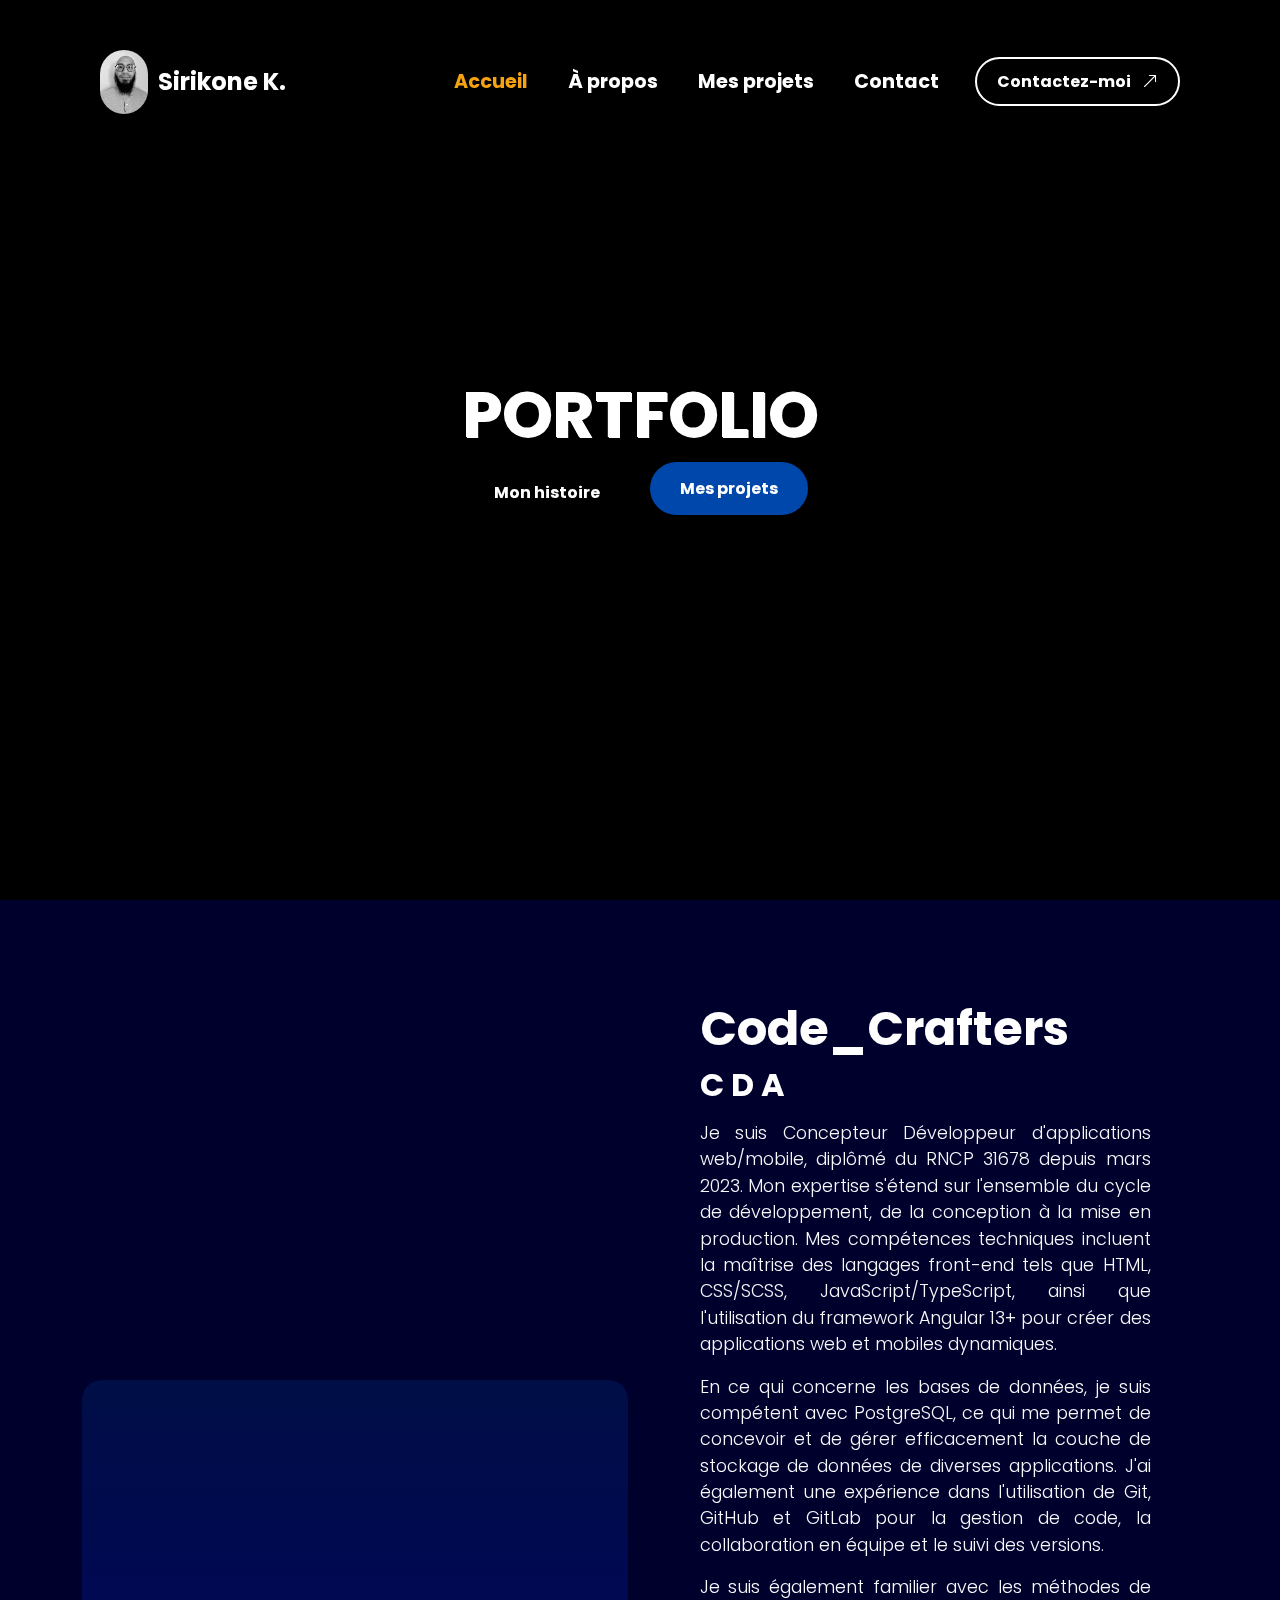
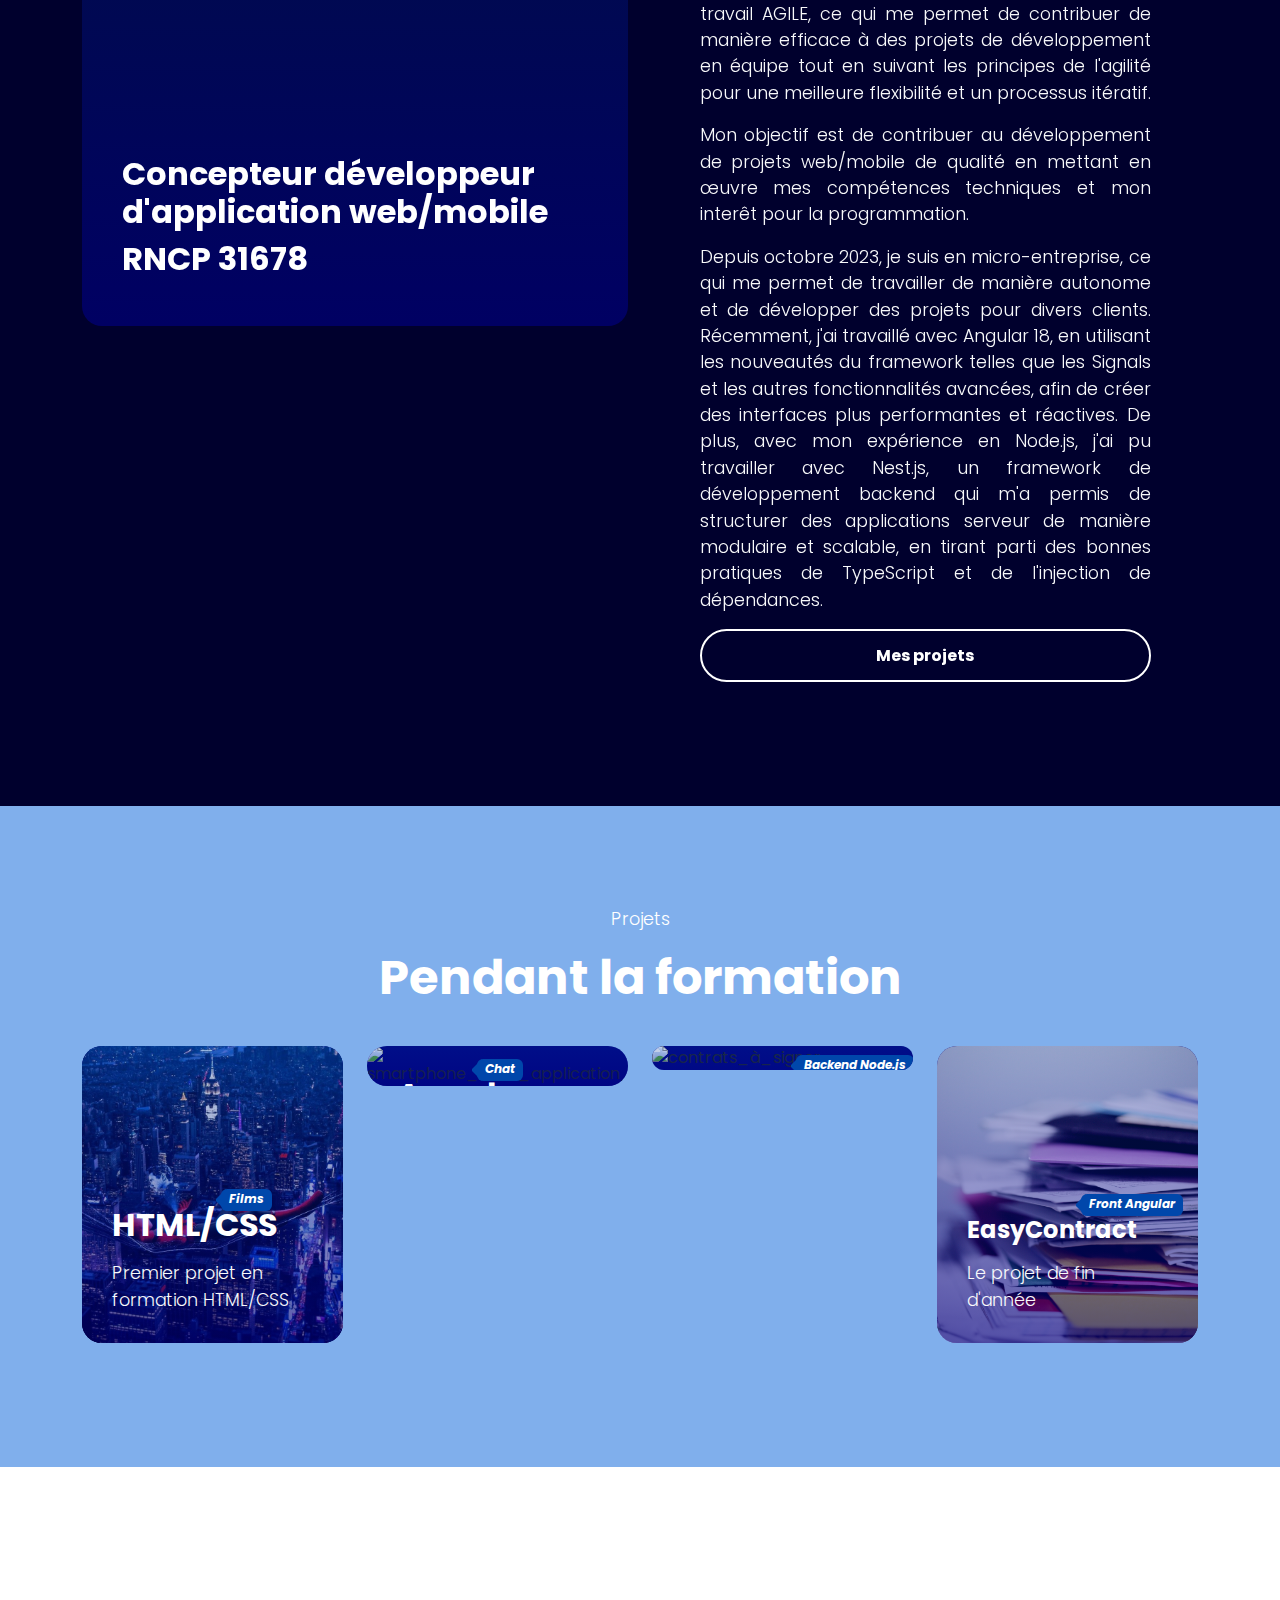
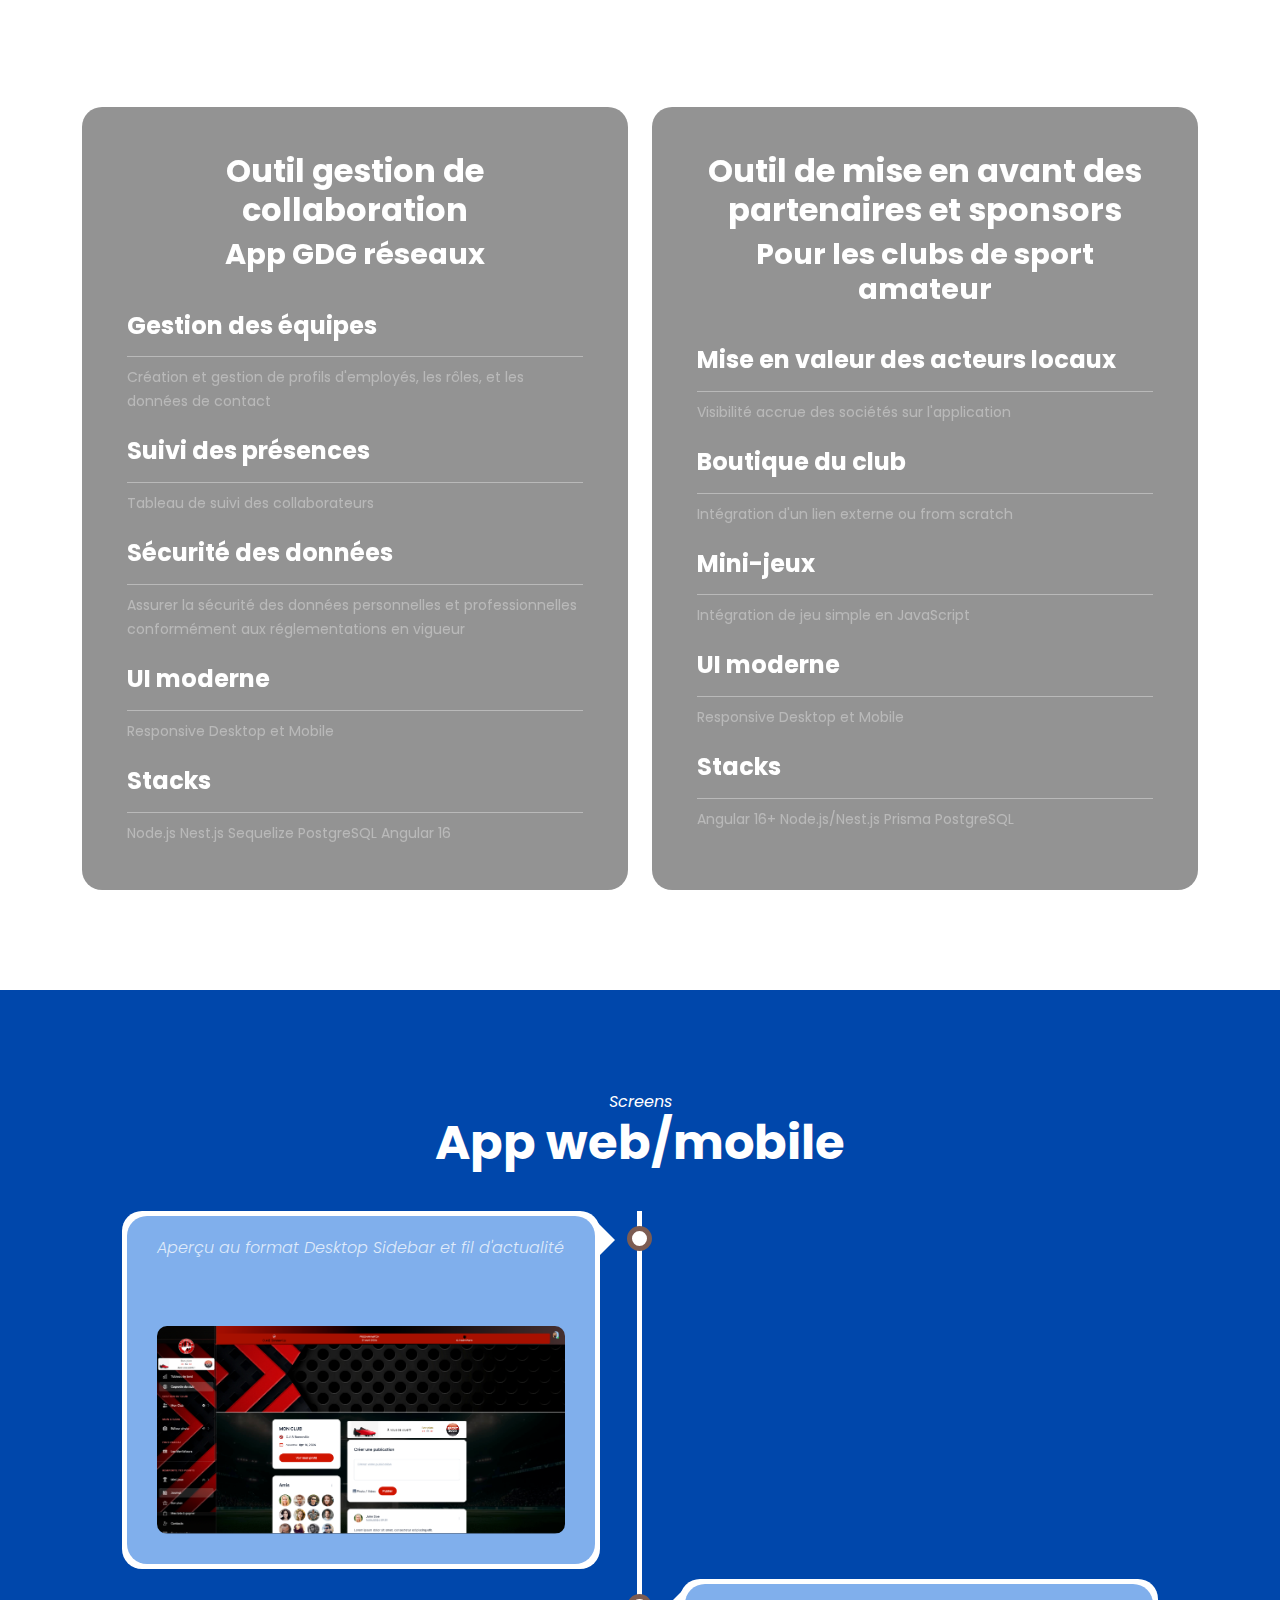
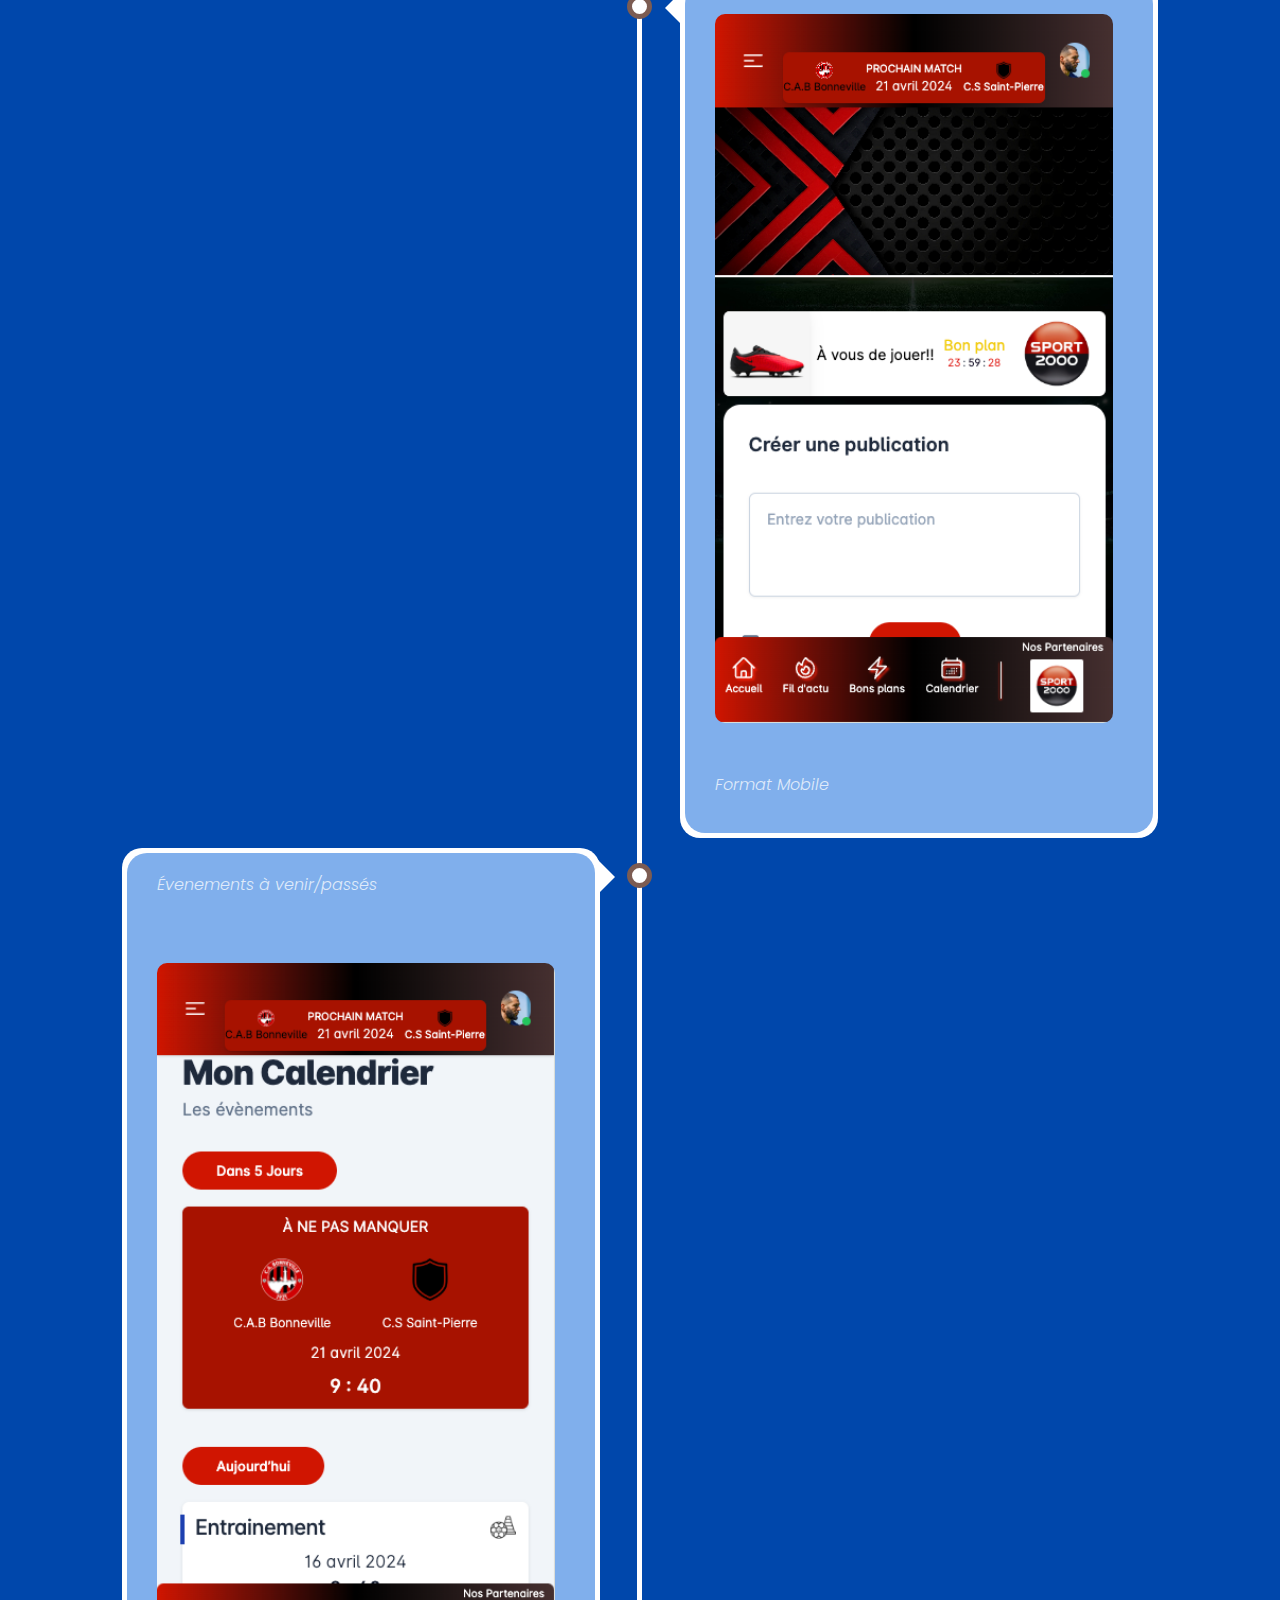
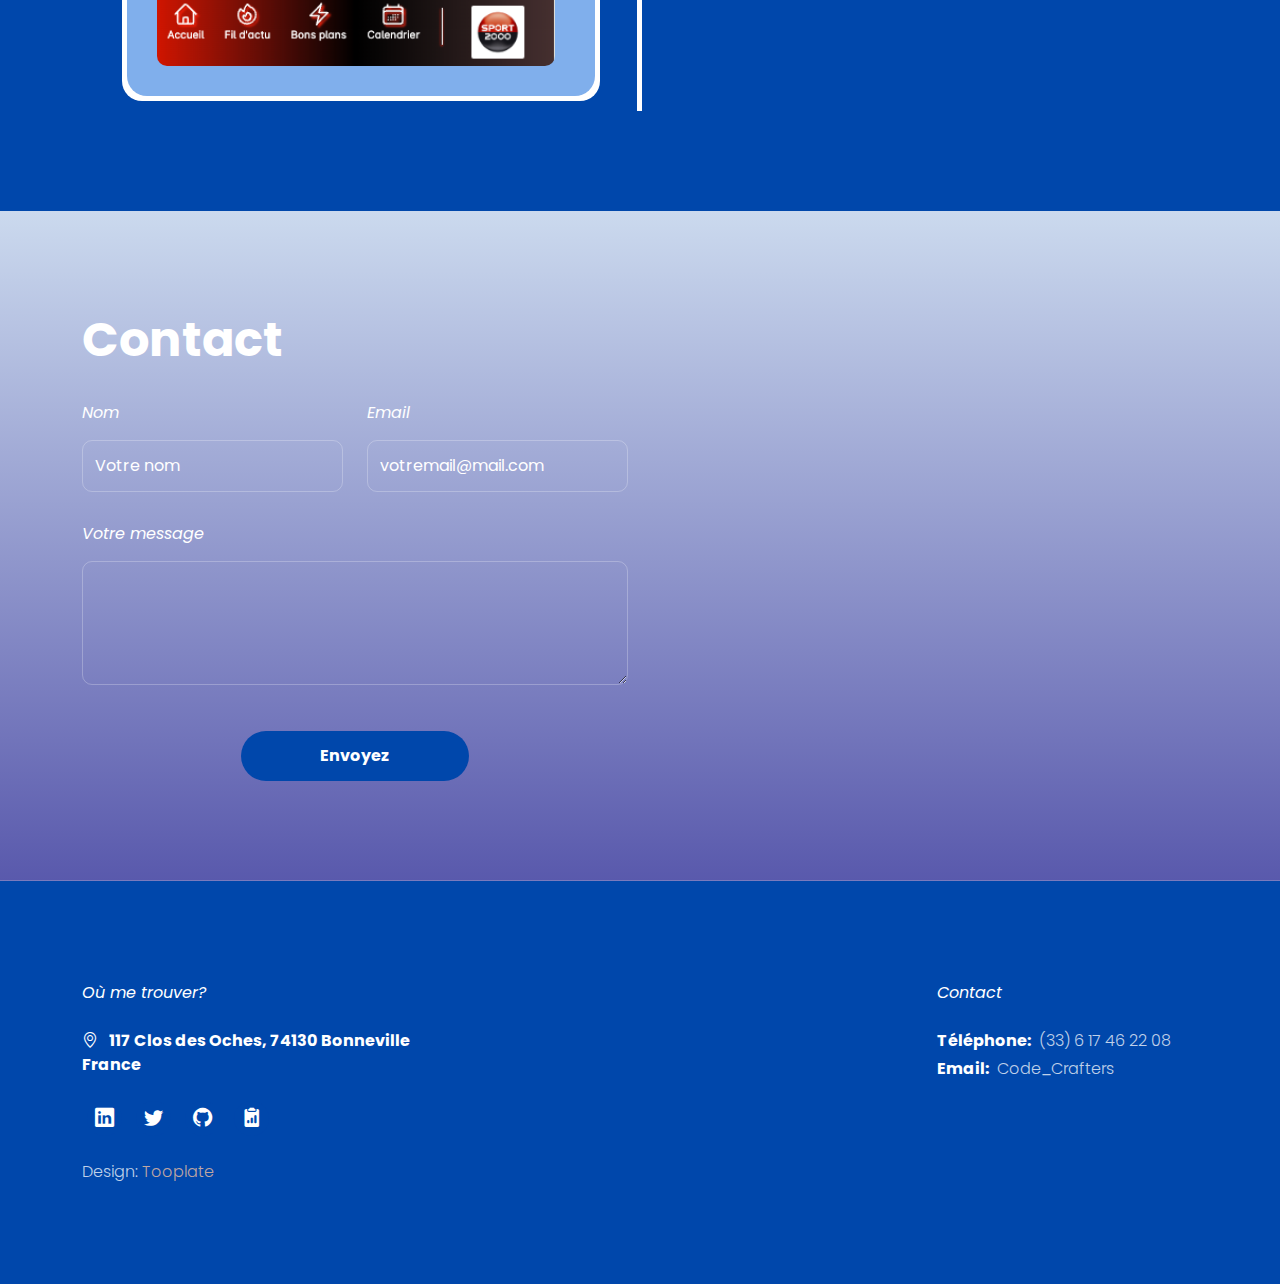
==== commit 9358184c: "Fix: UI position de section et modif couleurs, ajout éléments dans bio" ====
--- a/index.html
+++ b/index.html
@@ -173,9 +173,7 @@
 
                             Je suis également familier avec les méthodes de travail AGILE, ce qui me permet de contribuer
                             de manière efficace à des projets de développement en équipe tout en suivant les principes
-                            de l'agilité pour une meilleure flexibilité et un processus itératif.De plus, j'ai de
-                            l'expérience dans l'utilisation de Node.js pour la création d'environnements serveur
-                            performants et évolutifs.
+                            de l'agilité pour une meilleure flexibilité et un processus itératif.
                         </p>
                         <p class="bio">
 
@@ -481,7 +479,7 @@
         </section>
 
 
-        <section class="reviews-section section-padding section-bg" id="section_4">
+        <section class="reviews-section section-padding section-bg">
             <div class="container">
                 <div class="row justify-content-center">
 
--- a/css/portfolio.css
+++ b/css/portfolio.css
@@ -0,0 +1,1234 @@
+/*
+
+Tooplate 2137 Barista
+
+https://www.tooplate.com/view/2137-barista-cafe
+
+*/
+
+/*---------------------------------------
+  CUSTOM PROPERTIES ( VARIABLES )             
+-----------------------------------------*/
+:root {
+  --white-color: #ffffff;
+  /* --primary-color: #bc6c25; */
+  --primary-color: #0047ab;
+  --secondary-color: #000080;
+  /* --secondary-color: rgb(190, 190, 241); */
+  /* --section-bg-color: rgb(38, 38, 102); */
+  --section-bg-color: #80afec;
+  --custom-btn-bg-color: #0047ab;
+  /* --custom-btn-bg-hover-color: rgb(190, 190, 241); */
+  --custom-btn-bg-hover-color: #80afec;
+  --dark-color: #000000;
+  --p-color: #f8f9fb;
+  --border-color: #7fffd4;
+  --link-hover-color: #f6a211;
+
+  /* --body-font-family: "Roboto", "Arial", sans-serif; */
+  --body-font-family: "Poppins", "Roboto", sans-serif;
+
+  --h1-font-size: 4rem;
+  --h2-font-size: 3rem;
+  --h3-font-size: 2.3rem;
+  --h4-font-size: 2rem;
+  --h5-font-size: 1.8rem;
+  --h6-font-size: 1.5rem;
+  --p-font-size: 1.1rem;
+  --btn-font-size: 1rem;
+  --form-btn-font-size: 1rem;
+  --menu-font-size: 1.2rem;
+
+  --border-radius-large: 100px;
+  --border-radius-medium: 20px;
+  --border-radius-small: 10px;
+
+  --font-weight-thin: 200;
+  --font-weight-light: 300;
+  --font-weight-normal: 400;
+  --font-weight-bold: 700;
+}
+
+body {
+  background-color: var(--white-color);
+  font-family: var(--body-font-family);
+}
+
+/*---------------------------------------
+  TYPOGRAPHY               
+-----------------------------------------*/
+
+h2,
+h3,
+h4,
+h5,
+h6 {
+  color: var(--dark-color);
+}
+
+h1,
+h2,
+h3,
+h4,
+h5,
+h6 {
+  font-weight: var(--font-weight-bold);
+}
+
+h1 {
+  font-size: var(--h1-font-size);
+}
+
+h2 {
+  font-size: var(--h2-font-size);
+}
+
+h3 {
+  font-size: var(--h3-font-size);
+}
+
+h4 {
+  font-size: var(--h4-font-size);
+}
+
+h5 {
+  font-size: var(--h5-font-size);
+}
+
+h6 {
+  font-size: var(--h6-font-size);
+}
+
+p {
+  color: var(--p-color);
+  font-size: var(--p-font-size);
+  font-weight: var(--font-weight-light);
+}
+
+ul li {
+  color: var(--p-color);
+  font-size: var(--p-font-size);
+  font-weight: var(--font-weight-light);
+}
+
+a,
+button {
+  touch-action: manipulation;
+  transition: all 0.3s;
+}
+
+a {
+  display: inline-block;
+  color: var(--primary-color);
+  text-decoration: none;
+}
+
+a:hover {
+  color: var(--link-hover-color);
+}
+
+b,
+strong {
+  font-weight: var(--font-weight-bold);
+}
+
+/*---------------------------------------
+  SECTION               
+-----------------------------------------*/
+
+.titre-portfolio {
+  text-transform: uppercase;
+  font-size: var(--h1-font-size);
+  transition: all ease 0.3s;
+  color: var(--primary-color);
+  text-shadow: 1px 1px 0px white;
+}
+.titre-portfolio:hover {
+  color: var(--secondary-color);
+  text-shadow: 2px 2px 0px black;
+}
+
+.bio {
+  font-size: var(--p-font-size);
+  color: var(--p-color);
+  text-align: justify;
+  font-family: var(--body-font-family);
+}
+
+.section-padding {
+  padding-top: 100px;
+  padding-bottom: 100px;
+}
+
+.section-bg {
+  background-color: var(--section-bg-color);
+}
+
+.section-overlay {
+  background-color: var(--dark-color);
+  position: absolute;
+  z-index: 9;
+  top: 0;
+  left: 0;
+  pointer-events: none;
+  width: 100%;
+  height: 100%;
+  opacity: 0.65;
+}
+
+.section-overlay + .container {
+  position: relative;
+  z-index: 22;
+}
+
+.back-top-icon {
+  font-size: var(--h2-font-size);
+}
+
+/*---------------------------------------
+  TIMELINE               
+-----------------------------------------*/
+.timeline {
+  position: relative;
+  max-width: 1200px;
+  margin: 0 auto;
+}
+
+.timeline::after {
+  content: "";
+  position: absolute;
+  width: 5px;
+  background-color: var(--white-color);
+  top: 0;
+  bottom: 0;
+  left: 50%;
+  margin-left: -3px;
+}
+
+.timeline-container {
+  padding: 10px 40px;
+  padding-top: 0;
+  position: relative;
+  background-color: inherit;
+  width: 50%;
+}
+
+.timeline-container::after {
+  content: "";
+  position: absolute;
+  width: 25px;
+  height: 25px;
+  right: -12px;
+  background-color: var(--white-color);
+  border: 5px solid #7c5c52;
+  top: 15px;
+  border-radius: 50%;
+  z-index: 1;
+}
+
+.timeline-container-left {
+  left: 0;
+}
+
+.timeline-container-right {
+  left: 50%;
+}
+
+.timeline-container-left::before {
+  content: " ";
+  height: 0;
+  position: absolute;
+  top: 9px;
+  width: 0;
+  z-index: 1;
+  right: 25px;
+  border: medium solid white;
+  border-width: 20px 0 20px 20px;
+  border-color: transparent transparent transparent white;
+}
+
+.timeline-container-right::before {
+  content: " ";
+  height: 0;
+  position: absolute;
+  top: 9px;
+  width: 0;
+  z-index: 1;
+  left: 25px;
+  border: medium solid white;
+  border-width: 20px 20px 20px 0;
+  border-color: transparent white transparent transparent;
+}
+
+.timeline-container-right::after {
+  left: -13px;
+}
+
+.timeline-content {
+  padding: 5px;
+  background-color: var(--white-color);
+  position: relative;
+  border-radius: var(--border-radius-medium);
+}
+
+@media screen and (max-width: 991px) {
+  .timeline::after {
+    left: 31px;
+  }
+
+  .timeline-container {
+    width: 100%;
+    padding-left: 70px;
+    padding-right: 25px;
+  }
+
+  .timeline-container::before {
+    left: 58px;
+    border: medium solid white;
+    border-width: 20px 20px 20px 0;
+    border-color: transparent white transparent transparent;
+  }
+
+  .timeline-container-left::after,
+  .timeline-container-right::after {
+    left: 6px;
+  }
+
+  .timeline-container-right {
+    left: 0%;
+  }
+}
+
+/*---------------------------------------
+  CUSTOM BUTTON               
+-----------------------------------------*/
+.custom-btn {
+  background: var(--custom-btn-bg-color);
+  border: 2px solid transparent;
+  border-radius: var(--border-radius-large);
+  color: var(--white-color);
+  font-size: var(--btn-font-size);
+  font-weight: var(--font-weight-bold);
+  line-height: normal;
+  transition: all 0.3s;
+  padding: 12px 28px;
+}
+
+.custom-btn:hover {
+  background: var(--custom-btn-bg-hover-color);
+  color: var(--white-color);
+}
+
+.custom-border-btn {
+  background: transparent;
+  border: 2px solid var(--white-color);
+  color: var(--white-color);
+}
+
+.custom-border-btn:hover {
+  background: var(--white-color);
+  color: var(--custom-btn-bg-hover-color);
+}
+
+.custom-btn-bg-white {
+  border-color: var(--white-color);
+  color: var(--white-color);
+}
+
+.custom-btn-italic {
+  font-style: italic;
+}
+
+/*---------------------------------------
+  NAVIGATION BAR & OFFCANVAS              
+-----------------------------------------*/
+.sticky-wrapper {
+  position: absolute;
+  z-index: 999999;
+  top: 0;
+  right: 0;
+  left: 0;
+}
+
+.sticky-wrapper.is-sticky .container {
+  background: rgba(0, 0, 0, 0.65);
+  border-radius: var(--border-radius-medium);
+  padding: 15px 30px;
+}
+
+.navbar {
+  background: transparent;
+  z-index: 999999;
+  padding-top: 30px;
+  padding-bottom: 30px;
+}
+
+.navbar .container {
+  background: rgba(0, 0, 0, 0.35);
+  border-radius: var(--border-radius-medium);
+  padding: 15px 30px;
+}
+
+.navbar-brand{
+  font-size: var(--h6-font-size);
+  font-weight: var(--font-weight-bold);
+  display: block;
+  color: var(--white-color);
+}
+.navbar-brand:hover{
+  color: var(--primary-color);
+}
+
+/* .navbar .navbar-brand-image {
+  filter: brightness(0) invert(1);
+} */
+
+.navbar-brand-image {
+  width: 48px;
+  height: auto;
+  margin-right: 10px;
+}
+
+.navbar .custom-btn {
+  padding: 10px 20px;
+}
+
+.navbar-expand-lg .navbar-nav .nav-link {
+  border-radius: var(--border-radius-large);
+  margin: 10px;
+  padding: 10px;
+}
+
+.navbar-nav .nav-link {
+  display: inline-block;
+  color: var(--white-color);
+  font-size: var(--menu-font-size);
+  font-weight: var(--font-weight-bold);
+  padding-top: 15px;
+  padding-bottom: 15px;
+}
+
+.navbar-nav .nav-link.active,
+.navbar-nav .nav-link:hover {
+  color: var(--link-hover-color);
+}
+
+.navbar .dropdown-menu {
+  background: var(--white-color);
+  box-shadow: 0 1rem 3rem rgba(0, 0, 0, 0.175);
+  border: 0;
+  display: inherit;
+  opacity: 0;
+  min-width: 9rem;
+  margin-top: 20px;
+  padding: 13px 0 10px 0;
+  transition: all 0.3s;
+  pointer-events: none;
+}
+
+.navbar .dropdown-menu::before {
+  content: "";
+  width: 0;
+  height: 0;
+  border-left: 20px solid transparent;
+  border-right: 20px solid transparent;
+  border-bottom: 15px solid var(--white-color);
+  position: absolute;
+  top: -10px;
+  left: 10px;
+}
+
+.navbar .dropdown-item {
+  display: inline-block;
+  color: var(--p-color);
+  font-size: var(--menu-font-size);
+  font-weight: var(--font-weight-medium);
+  position: relative;
+}
+
+.navbar .dropdown-item.active,
+.navbar .dropdown-item:active,
+.navbar .dropdown-item:focus,
+.navbar .dropdown-item:hover {
+  background: transparent;
+  color: var(--link-hover-color);
+}
+
+.navbar .dropdown-toggle::after {
+  content: "\f282";
+  display: inline-block;
+  font-family: bootstrap-icons !important;
+  font-size: var(--menu-font-size);
+  font-style: normal;
+  font-weight: normal !important;
+  font-variant: normal;
+  text-transform: none;
+  line-height: 1;
+  vertical-align: -0.125em;
+  -webkit-font-smoothing: antialiased;
+  -moz-osx-font-smoothing: grayscale;
+  position: relative;
+  left: 2px;
+  border: 0;
+}
+
+@media screen and (min-width: 992px) {
+  .navbar .dropdown:hover .dropdown-menu {
+    opacity: 1;
+    margin-top: 0;
+    pointer-events: auto;
+  }
+}
+
+.navbar-toggler {
+  border: 0;
+  padding: 0;
+  cursor: pointer;
+  margin: 0;
+  width: 30px;
+  height: 35px;
+  outline: none;
+}
+
+.navbar-toggler:focus {
+  outline: none;
+  box-shadow: none;
+}
+
+.navbar-toggler[aria-expanded="true"] .navbar-toggler-icon {
+  background: transparent;
+}
+
+.navbar-toggler[aria-expanded="true"] .navbar-toggler-icon:before,
+.navbar-toggler[aria-expanded="true"] .navbar-toggler-icon:after {
+  transition: top 300ms 50ms ease, -webkit-transform 300ms 350ms ease;
+  transition: top 300ms 50ms ease, transform 300ms 350ms ease;
+  transition: top 300ms 50ms ease, transform 300ms 350ms ease,
+    -webkit-transform 300ms 350ms ease;
+  top: 0;
+}
+
+.navbar-toggler[aria-expanded="true"] .navbar-toggler-icon:before {
+  transform: rotate(45deg);
+}
+
+.navbar-toggler[aria-expanded="true"] .navbar-toggler-icon:after {
+  transform: rotate(-45deg);
+}
+
+.navbar-toggler .navbar-toggler-icon {
+  background: var(--white-color);
+  transition: background 10ms 300ms ease;
+  display: block;
+  width: 30px;
+  height: 2px;
+  position: relative;
+}
+
+.navbar-toggler .navbar-toggler-icon:before,
+.navbar-toggler .navbar-toggler-icon:after {
+  transition: top 300ms 350ms ease, -webkit-transform 300ms 50ms ease;
+  transition: top 300ms 350ms ease, transform 300ms 50ms ease;
+  transition: top 300ms 350ms ease, transform 300ms 50ms ease,
+    -webkit-transform 300ms 50ms ease;
+  position: absolute;
+  right: 0;
+  left: 0;
+  background: var(--white-color);
+  width: 30px;
+  height: 2px;
+  content: "";
+}
+
+.navbar-toggler .navbar-toggler-icon::before {
+  top: -8px;
+}
+
+.navbar-toggler .navbar-toggler-icon::after {
+  top: 8px;
+}
+
+/*---------------------------------------
+  HERO        
+-----------------------------------------*/
+.hero-section {
+  background-color: var(--dark-color);
+  position: relative;
+  overflow: hidden;
+  min-height: 620px;
+  text-align: center;
+}
+
+/* .hero-section::after {
+  background-color: rgba(0, 0, 0, 0.65);
+  border-radius: var(--border-radius-medium);
+  content: "";
+  position: absolute;
+  top: 55%;
+  left: 50%;
+  transform: translate(-55%, -50%) rotate(45deg);
+  width: 20rem;
+  height: 25rem;
+  pointer-events: none;
+} */
+
+@media screen and (min-width: 991px) {
+  .hero-section {
+    height: 100vh;
+  }
+}
+
+.hero-section h1 {
+  color: var(--white-color);
+}
+
+.small-text {
+  color: var(--secondary-color);
+}
+
+.hero-section .custom-border-btn {
+  border-color: transparent;
+}
+
+.hero-section .container {
+  position: relative;
+  z-index: 9;
+}
+
+.hero-slides {
+  width: 100%;
+  height: 100%;
+  position: absolute !important;
+}
+
+.opening-hours-list {
+  margin: 0;
+  padding: 0;
+}
+
+.opening-hours-list li {
+  color: rgba(255, 255, 255, 0.75);
+  font-size: var(--btn-font-size);
+  font-weight: var(--font-weight-normal);
+  margin-bottom: 10px;
+}
+
+.opening-hours-list li .underline {
+  background-color: rgba(255, 255, 255, 0.75);
+  width: 35%;
+  height: 1px;
+  margin: auto 15px 0 15px;
+}
+
+/*---------------------------------------
+  ABOUT              
+-----------------------------------------*/
+.about-section {
+  background-color: var(--secondary-color);
+  position: relative;
+  display: flex; 
+  justify-content: space-between;
+  align-self: center;
+}
+
+.about-section .ratio {
+  border-radius: var(--border-radius-medium);
+}
+
+.custom-video {
+  border-radius: var(--border-radius-medium);
+  height: 100%;
+  object-fit: cover;
+}
+
+.about-image-wrap {
+  border-radius: var(--border-radius-medium);
+  position: relative;
+  overflow: hidden;
+}
+
+.about-video-info {
+  background-image: linear-gradient(to bottom, #0047ab34, #000080a6);
+  border-radius: var(--border-radius-medium);
+  bottom: 0;
+  height: 100%;
+  padding: 40px;
+}
+
+.about-video-info h4 {
+  color: var(--white-color);
+}
+
+.about-section h6 {
+  color: var(--secondary-color);
+}
+
+.team-block-wrap {
+  background-color: var(--secondary-color);
+  border-radius: var(--border-radius-medium);
+  position: relative;
+  overflow: hidden;
+
+}
+
+.team-block-wrap:hover .team-block-image {
+  transform: scale(1.2);
+}
+
+.team-block-image-wrap {
+  width: 100%;
+}
+
+.team-block-image {
+  display: block;
+  object-fit: cover;
+  width: 100%;
+  max-height: 33svh;
+  transition: all 0.3s;
+}
+
+.team-block-info {
+  background-image: linear-gradient(to bottom, #0047ab34, #000080a6);
+  position: absolute;
+  z-index: 2;
+  top: 0;
+  right: 0;
+  bottom: 0;
+  left: 0;
+  padding: 30px;
+}
+
+.team-block-info .badge {
+  margin: auto;
+  top: -25px;
+  left: -80px;
+  bottom: 0;
+}
+.projets {
+  transition: all 0.3s ease;
+}
+.projets:hover {
+  color: var(--primary-color);
+}
+/*---------------------------------------
+  OUR MENU              
+-----------------------------------------*/
+.menu-section {
+  background-image: url("../images/web.jpg");
+  background-repeat: no-repeat;
+  background-size: cover;
+}
+
+.menu-block-wrap {
+  background: rgba(0, 0, 0, 0.425);
+  backdrop-filter: blur(15px);
+  border-radius: var(--border-radius-medium);
+  padding: 45px;
+  height: 100%;
+}
+
+.menu-block .border-top {
+  border-top-color: rgba(255, 255, 255, 0.35) !important;
+}
+
+.menu-block h6 {
+  color: var(--white-color);
+}
+
+.menu-block small {
+  color: rgba(255, 255, 255, 0.35);
+}
+
+.menu-block strong {
+  color: var(--secondary-color);
+}
+
+.menu-block-image {
+  border-radius: 100%;
+  width: 350px;
+  height: 350px;
+  object-fit: cover;
+  display: block;
+  margin: auto;
+  cursor: pointer;
+}
+
+.badge {
+  background-color: var(--primary-color);
+  font-size: 12px;
+  position: relative;
+  bottom: 4px;
+  padding-bottom: 6px;
+}
+
+.badge::before {
+  content: "";
+  position: absolute;
+  top: 0;
+  bottom: 0;
+  left: -5px;
+  border-top: 10px solid transparent;
+  border-bottom: 10px solid transparent;
+  border-right: 10px solid var(--primary-color);
+}
+
+/*---------------------------------------
+  REVIEWS              
+-----------------------------------------*/
+.reviews-section {
+  background-color: var(--primary-color);
+  /* background-color: #7c5c52; */
+}
+
+.reviews-block {
+  background-color: var(--section-bg-color);
+  /* background-color: rgb(190, 190, 241); */
+  border-radius: var(--border-radius-medium);
+  position: relative;
+  overflow: hidden;
+}
+
+.reviews-block .border-top {
+  border-top-color: rgba(255, 255, 255, 0.35) !important;
+}
+
+.reviews-block-image-wrap {
+  background-repeat: no-repeat;
+  background-size: cover;
+  background-position: center;
+  padding: 30px;
+}
+
+.reviews-block-image {
+  border-radius: var(--border-radius-small);
+  width: 100%;
+  height: 100%;
+  object-fit: cover;
+  margin-right: 10px;
+}
+
+.reviews-block-info {
+  padding: 20px 30px;
+}
+
+.reviews-block-info p {
+  font-size: var(--btn-font-size);
+  font-style: italic;
+  /* color: black; */
+  color: rgba(255, 255, 255, 0.75);
+}
+
+.reviews-group i {
+  color: goldenrod;
+  /* color: var(--white-color); */
+}
+
+.review-title {
+  background-color: #236aac4e;
+  backdrop-filter: blur(3px);
+  border-radius: var(--border-radius-medium);
+  padding: 0.5rem;
+}
+
+/*---------------------------------------
+  BOOKING SECTION              
+-----------------------------------------*/
+.booking-section {
+  background-image: url("../images/contact_bg.jpg");
+  background-repeat: no-repeat;
+  background-position: center;
+  background-size: cover;
+  position: relative;
+}
+
+.booking-form-wrap {
+  background-color: rgba(0, 0, 0, 0.65);
+  border-radius: var(--border-radius-medium);
+  position: relative;
+  overflow: hidden;
+  margin-top: 100px;
+}
+
+.booking-form {
+  padding: 55px 65px;
+}
+
+.booking-form-image-wrap {
+  position: relative;
+  height: 100%;
+}
+
+.booking-form-image {
+  width: 100%;
+  height: 100%;
+  object-fit: cover;
+}
+
+.booking-form-text span {
+  color: var(--white-color);
+  font-size: var(--btn-font-size);
+}
+
+.reservation-page .custom-border-btn {
+  border-color: var(--secondary-color);
+  color: var(--secondary-color);
+}
+
+.reservation-page .custom-border-btn:hover {
+  border-color: transparent;
+}
+
+/*---------------------------------------
+  CONTACT               
+-----------------------------------------*/
+.contact-section {
+  background-image: linear-gradient(to bottom, #0047ab34, #000080a6),
+    url("../images/screens.jpg");
+  background-repeat: no-repeat;
+  background-position: center;
+  background-size: cover;
+}
+
+.google-map {
+  border-radius: var(--border-radius-medium);
+  filter: grayscale(100);
+}
+
+.contact-block-wrap {
+  background: var(--primary-color);
+  border-radius: var(--border-radius-medium);
+  padding: 0;
+  min-height: 200px;
+}
+
+.contact-block {
+  background: var(--secondary-color);
+  border-radius: var(--border-radius-medium);
+  transform: rotate(8deg);
+  height: 100%;
+  padding: 20px 40px;
+}
+
+.contact-block h6 {
+  transform: rotate(-8deg);
+}
+
+.contact-block .custom-icon {
+  background: var(--primary-color);
+  border-radius: var(--border-radius-large);
+  display: block;
+  width: 50px;
+  height: 50px;
+  line-height: 50px;
+  text-align: center;
+  position: relative;
+}
+
+.contact-block strong {
+  display: block;
+  color: var(--white-color);
+  text-transform: uppercase;
+  margin-top: 20px;
+  margin-bottom: 10px;
+}
+
+/*---------------------------------------
+  CUSTOM FORM               
+-----------------------------------------*/
+.custom-form .form-control {
+  color: var(--p-color);
+  border-radius: var(--border-radius-small);
+  margin-bottom: 30px;
+  padding-top: 13px;
+  padding-bottom: 13px;
+  box-shadow: none;
+  outline: none;
+  transition: all 0.3s;
+}
+
+.custom-form .form-control:hover,
+.custom-form .form-control:focus {
+  background: var(--primary-color);
+  border-color: transparent;
+}
+
+.custom-form .form-label {
+  color: var(--white-color);
+  font-style: italic;
+  margin-bottom: 15px;
+}
+
+.custom-form button[type="submit"] {
+  background: var(--custom-btn-bg-color);
+  border: none;
+  border-radius: var(--border-radius-large);
+  color: var(--white-color);
+  font-size: var(--form-btn-font-size);
+  font-weight: var(--font-weight-bold);
+  transition: all 0.3s;
+  margin-bottom: 0;
+}
+
+.custom-form button[type="submit"]:hover,
+.custom-form button[type="submit"]:focus {
+  background: var(--white-color);
+  border-color: transparent;
+  color: var(--primary-color);
+}
+
+.contact-form .form-control,
+.booking-form .form-control {
+  background-color: transparent;
+  border-color: rgba(255, 255, 255, 0.25);
+}
+
+.booking-form .form-control {
+  color: var(--white-color);
+}
+
+.custom-form input::-webkit-input-placeholder,
+.custom-form textarea::-webkit-input-placeholder {
+  color: var(--white-color);
+}
+
+.booking-form input:-moz-placeholder,
+.booking-form textarea:-moz-placeholder {
+  color: var(--white-color);
+}
+
+/*---------------------------------------
+  SITE FOOTER              
+-----------------------------------------*/
+.site-footer {
+  background-color: var(--primary-color);
+  padding-top: 100px;
+  padding-bottom: 100px;
+}
+
+.site-footer strong {
+  color: var(--white-color);
+}
+
+.site-footer p,
+.site-footer-link {
+  color: rgba(255, 255, 255, 0.75);
+  font-size: var(--btn-font-size);
+}
+
+.site-footer-link {
+  color: rgba(255, 255, 255, 0.75);
+  font-size: var(--btn-font-size);
+  transition: all 0.3s;
+}
+
+.site-footer-link:hover {
+  color: rgba(255, 255, 255, 0.75);
+  text-decoration: underline;
+}
+
+.copyright-text {
+  color: rgba(255, 255, 255, 0.75);
+  font-size: var(--menu-font-size);
+}
+
+.copyright-text a {
+  color: rgba(255, 200, 160, 0.75);
+}
+
+/*---------------------------------------
+  SOCIAL ICON               
+-----------------------------------------*/
+.social-icon {
+  margin: 0;
+  padding: 0;
+}
+
+.social-icon-item {
+  list-style: none;
+  display: inline-block;
+  vertical-align: top;
+}
+
+.social-icon-link {
+  background: var(--primary-color);
+  border-radius: var(--border-radius-large);
+  color: var(--white-color);
+  font-size: var(--menu-font-size);
+  display: block;
+  margin: 0 5px;
+  text-align: center;
+  width: 35px;
+  height: 35px;
+  line-height: 35px;
+  transition: background 0.2s, color 0.2s;
+}
+
+.social-icon-link:hover {
+  background: var(--white-color);
+  color: var(--primary-color);
+}
+
+.social-icon-link span {
+  display: block;
+}
+
+/*---------------------------------------
+  RESPONSIVE STYLES               
+-----------------------------------------*/
+@media screen and (max-width: 1400px) {
+}
+
+@media screen and (max-width: 940px) {
+  /* h1 {
+    font-size: 54px;
+  }
+
+  h2 {
+    font-size: 36px;
+  }
+
+  h3 {
+    font-size: 32px;
+  }
+
+  h4 {
+    font-size: 28px;
+  }
+
+  h5 {
+    font-size: 20px;
+  }
+
+  h6 {
+    font-size: 18px;
+  } */
+  .custom-video {
+    height: 100%;
+  }
+  .about-video-info {
+    height: auto;
+  }
+  .section-padding {
+    padding-top: 50px;
+    padding-bottom: 50px;
+  }
+
+  .hero-section {
+    padding-top: 148px;
+    padding-bottom: 100px;
+  }
+
+  .navbar-brand,
+  .navbar-brand:hover {
+    font-size: var(--h6-font-size);
+  }
+
+  .navbar-expand-lg .navbar-nav {
+    padding-bottom: 20px;
+  }
+
+  .navbar-expand-lg .navbar-nav .nav-link {
+    padding: 0;
+    margin-bottom: 0;
+  }
+
+  .navbar .custom-btn {
+    margin-bottom: 10px;
+  }
+
+  .booking-form {
+    padding: 45px;
+  }
+
+  .contact-section .container {
+    width: auto;
+    margin-right: 10px;
+    margin-left: 10px;
+    padding: 35px;
+  }
+
+  .site-footer {
+    padding-top: 50px;
+    padding-bottom: 50px;
+  }
+}
+
+@media screen and (max-width: 767px) {
+  .custom-btn {
+    font-size: 14px;
+    padding: 12px 20px;
+  }
+
+  .menu-block-wrap,
+  .reviews-block-image-wrap,
+  .reviews-block-info {
+    padding: 20px;
+  }
+}
+
+@media screen and (max-width: 578px) {
+  .navbar .container,
+  .sticky-wrapper.is-sticky .container {
+    margin-right: 10px;
+    margin-left: 10px;
+  }
+}
+
+@media screen and (max-width: 480px) {
+  /* h1 {
+    font-size: 38px;
+  }
+
+  h2 {
+    font-size: 28px;
+  }
+
+  h3 {
+    font-size: 26px;
+  }
+
+  h4 {
+    font-size: 22px;
+  }
+
+  h5 {
+    font-size: 20px;
+  } */
+
+  .hero-section::after {
+    width: 200px;
+    height: 200px;
+  }
+
+  .booking-form {
+    padding: 35px;
+  }
+
+  .opening-hours-list li {
+    font-size: 12px;
+  }
+
+  .reviews-block-image-wrap {
+    flex-direction: column;
+  }
+
+  .reviews-block-image {
+    margin-bottom: 15px;
+  }
+
+  .timeline-container {
+    padding-left: 55px;
+  }
+
+  .timeline-container::before {
+    left: 44px;
+    border: medium solid white;
+    border-width: 15px 15px 15px 0;
+    border-color: transparent white transparent transparent;
+  }
+
+  .timeline-container-left::before,
+  .timeline-container-right::before {
+    top: 13px;
+  }
+}
